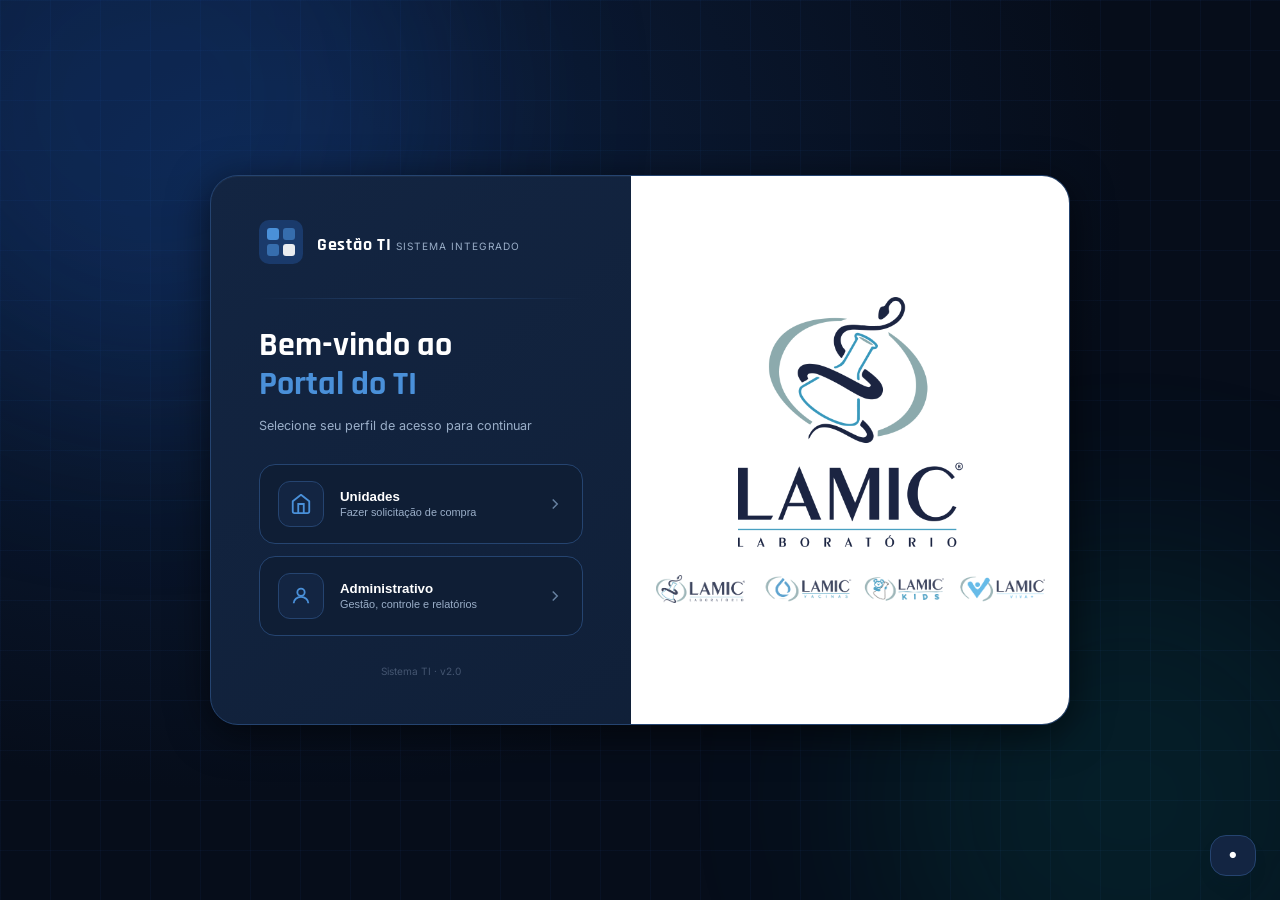
==== index.html @ 32acdc16 "feat(unilamic): integra a base de conhecimento e suas configuracoes na casca O que entrou (so em ind" ====
<!DOCTYPE html>
<html lang="pt-BR">
<head>
  <meta charset="UTF-8" />
  <meta name="viewport" content="width=device-width, initial-scale=1.0" />
  <title>UniLAMIC TI - Gestão de TI</title>
  <link rel="stylesheet" href="style.css" />
  <link href="https://fonts.googleapis.com/css2?family=Inter:wght@300;400;500;600;700;800&family=Rajdhani:wght@500;600;700&display=swap" rel="stylesheet" />
  <script type="module">
    import { initializeApp } from "https://www.gstatic.com/firebasejs/10.12.0/firebase-app.js";
    import { getDatabase, ref, set, push, onValue, update, remove, get, runTransaction }
      from "https://www.gstatic.com/firebasejs/10.12.0/firebase-database.js";
    const firebaseConfig = {
      apiKey: "AIzaSyDH2gCOq5hbKTzaNVgaAZfKs0MvSTI2QkA",
      authDomain: "lamicdadosti.firebaseapp.com",
      databaseURL: "https://lamicdadosti-default-rtdb.firebaseio.com",
      projectId: "lamicdadosti",
      storageBucket: "lamicdadosti.firebasestorage.app",
      messagingSenderId: "533996674439",
      appId: "1:533996674439:web:69f92d42f621bd2ed50722"
    };
    const app = initializeApp(firebaseConfig);
    const db  = getDatabase(app);
    window._db=db; window._ref=ref; window._set=set; window._push=push;
    window._onValue=onValue; window._update=update; window._remove=remove; window._get=get;
    window._runTransaction=runTransaction;
    window._firebaseReady=true;
    document.dispatchEvent(new Event("firebaseReady"));
  </script>
  <script src="https://cdn.jsdelivr.net/npm/chart.js@4.4.0/dist/chart.umd.min.js"></script>
  <script src="https://cdnjs.cloudflare.com/ajax/libs/jspdf/2.5.1/jspdf.umd.min.js"></script>
</head>
<body>


<!-- ══ TELA 1 — HOME ══ -->
<div id="screen-home" class="screen active">
  <div class="home-bg">
    <div class="home-grid"></div>
    <div class="home-glow g1"></div>
    <div class="home-glow g2"></div>
  </div>
  <div class="home-card">
    <!-- METADE ESQUERDA: formulário -->
    <div class="home-card-left">
      <div class="home-brand">
        <div class="brand-mark">
          <svg viewBox="0 0 44 44" fill="none">
            <rect width="44" height="44" rx="10" fill="#1a3a6b"/>
            <rect x="8" y="8" width="12" height="12" rx="3" fill="#4a90d9"/>
            <rect x="24" y="8" width="12" height="12" rx="3" fill="#4a90d9" opacity=".6"/>
            <rect x="8" y="24" width="12" height="12" rx="3" fill="#4a90d9" opacity=".6"/>
            <rect x="24" y="24" width="12" height="12" rx="3" fill="#fff" opacity=".9"/>
          </svg>
        </div>
        <div class="brand-text">
          <span class="brand-name">Gestão TI</span>
          <span class="brand-sub">Sistema Integrado</span>
        </div>
      </div>
      <div class="home-divider"></div>
      <h1 class="home-title">Bem-vindo ao<br/><em>Portal do TI</em></h1>
      <p class="home-desc">Selecione seu perfil de acesso para continuar</p>
      <div class="home-btns">
        <!-- Unidades abrem direto o módulo financeiro, onde vivem a escolha
             de unidade e o formulário de solicitação -->
        <button class="btn-portal units" onclick="window.location.href='financeiro.html'">
          <div class="portal-icon">
            <svg viewBox="0 0 24 24" fill="none"><path d="M3 9l9-7 9 7v11a2 2 0 01-2 2H5a2 2 0 01-2-2z" stroke="currentColor" stroke-width="2" stroke-linejoin="round"/><path d="M9 22V12h6v10" stroke="currentColor" stroke-width="2"/></svg>
          </div>
          <div class="portal-info">
            <span class="portal-title">Unidades</span>
            <span class="portal-desc">Fazer solicitação de compra</span>
          </div>
          <svg class="portal-arrow" viewBox="0 0 24 24" fill="none"><path d="M9 18l6-6-6-6" stroke="currentColor" stroke-width="2"/></svg>
        </button>
        <button class="btn-portal admin" onclick="App.goTo('screen-admin-login')">
          <div class="portal-icon">
            <svg viewBox="0 0 24 24" fill="none"><circle cx="12" cy="8" r="4" stroke="currentColor" stroke-width="2"/><path d="M4 20c0-4 3.6-7 8-7s8 3 8 7" stroke="currentColor" stroke-width="2"/></svg>
          </div>
          <div class="portal-info">
            <span class="portal-title">Administrativo</span>
            <span class="portal-desc">Gestão, controle e relatórios</span>
          </div>
          <svg class="portal-arrow" viewBox="0 0 24 24" fill="none"><path d="M9 18l6-6-6-6" stroke="currentColor" stroke-width="2"/></svg>
        </button>
      </div>
      <div class="home-footer">Sistema TI · v2.0</div>
    </div>
    <!-- METADE DIREITA: logos -->
    <div class="home-card-right">
      <img class="home-logo-main" src="img/LAMIC (VERTICAL).png" alt="LAMIC Laboratório" onerror="this.style.display='none'" />
      <div class="home-logo-strip">
        <img src="img/RÉGUA DE LOGOS.png"    alt="LAMIC" onerror="this.style.display='none'" />
        <img src="assets/logo-lamic-aquamed.png" alt="LAMIC Aquamed" onerror="this.style.display='none'" />
        <img src="assets/logo-lamic-kids.png"   alt="LAMIC Kids" onerror="this.style.display='none'" />
        <img src="assets/logo-lamic-vital.png"  alt="LAMIC Vital" onerror="this.style.display='none'" />
      </div>
    </div>
  </div>
</div>

<!-- ══ TELA 2 — LOGIN ADMINISTRATIVO ══ -->
<div id="screen-admin-login" class="screen">
  <div class="page-topbar">
    <button class="back-btn" onclick="App.goTo('screen-home')">
      <svg viewBox="0 0 24 24" fill="none"><path d="M19 12H5M12 5l-7 7 7 7" stroke="currentColor" stroke-width="2"/></svg>
      Voltar
    </button>
    <div class="page-topbar-title">
      <svg viewBox="0 0 24 24" fill="none"><rect x="3" y="11" width="18" height="11" rx="2" stroke="currentColor" stroke-width="2"/><path d="M7 11V7a5 5 0 0110 0v4" stroke="currentColor" stroke-width="2"/></svg>
      Acesso Administrativo
    </div>
  </div>
  <div class="login-form-wrap">
    <div class="login-card">
      <div class="login-card-header">
        <div class="login-avatar">
          <svg viewBox="0 0 24 24" fill="none"><rect x="3" y="11" width="18" height="11" rx="2" stroke="currentColor" stroke-width="2.5"/><path d="M7 11V7a5 5 0 0110 0v4" stroke="currentColor" stroke-width="2.5"/></svg>
        </div>
        <h3>Painel Administrativo</h3>
        <p>Insira suas credenciais para acessar</p>
      </div>
      <div class="form-group">
        <label class="form-label">Usuário</label>
        <div class="input-icon-wrap">
          <svg viewBox="0 0 24 24" fill="none"><circle cx="12" cy="8" r="4" stroke="currentColor" stroke-width="2"/><path d="M4 20c0-4 3.6-7 8-7s8 3 8 7" stroke="currentColor" stroke-width="2"/></svg>
          <input type="text" id="admin-user" class="input-field with-icon" placeholder="Seu usuário" />
        </div>
      </div>
      <div class="form-group">
        <label class="form-label">Senha</label>
        <div class="input-icon-wrap">
          <svg viewBox="0 0 24 24" fill="none"><rect x="3" y="11" width="18" height="11" rx="2" stroke="currentColor" stroke-width="2"/><path d="M7 11V7a5 5 0 0110 0v4" stroke="currentColor" stroke-width="2"/></svg>
          <input type="password" id="admin-pass" class="input-field with-icon" placeholder="Sua senha" onkeydown="if(event.key==='Enter') App.adminLogin()" />
        </div>
      </div>
      <div id="login-error" class="error-msg hidden">
        <svg viewBox="0 0 24 24" fill="none"><circle cx="12" cy="12" r="10" stroke="currentColor" stroke-width="2"/><path d="M12 8v4M12 16h.01" stroke="currentColor" stroke-width="2"/></svg>
        Usuário ou senha incorretos.
      </div>
      <button class="btn-primary full-width" onclick="App.adminLogin()">
        Entrar
        <svg viewBox="0 0 24 24" fill="none"><path d="M5 12h14M12 5l7 7-7 7" stroke="currentColor" stroke-width="2"/></svg>
      </button>
    </div>
  </div>
</div>

<!-- ══ TELA 3 — PAINEL PRINCIPAL ══ -->
<div id="screen-admin" class="screen">
  <div class="admin-layout">
    <aside class="sidebar" id="main-sidebar">
      <!-- Hambúrguer: fora do brand, sempre visível mesmo colapsado -->
      <div class="sb-hamburger-row">
        <div class="sb-brand-inline">
          <img class="sb-logo-svg" src="img/LAMIC BRANCA.png" alt="LAMIC" onerror="this.style.display='none'" />
        </div>
        <button class="sidebar-hamburger" onclick="App.toggleSidebar()" title="Recolher/expandir menu">
          <svg viewBox="0 0 24 24" fill="none" width="18" height="18"><path d="M3 6h18M3 12h18M3 18h18" stroke="currentColor" stroke-width="2" stroke-linecap="round"/></svg>
        </button>
      </div>
      <!-- sidebar-brand mantido vazio para não quebrar seletores CSS existentes -->
      <div class="sidebar-brand" style="display:none"></div>
      <nav class="sidebar-nav">
        <div class="nav-section-label sb-txt">Home</div>
        <button class="nav-item active" data-tab="tab-unilamic" onclick="App.abrirSecao(this)" data-tip="UniLAMIC TI">
          <svg class="ni-ico" viewBox="0 0 24 24" fill="none"><rect x="2" y="3" width="20" height="14" rx="2" stroke="currentColor" stroke-width="2"/><path d="M8 21h8M12 17v4" stroke="currentColor" stroke-width="2" stroke-linecap="round"/></svg>
          <span class="ni-txt">UniLAMIC TI</span>
          <span class="ni-tip">UniLAMIC TI</span>
        </button>
        <button class="nav-item" data-tab="tab-home-config" onclick="App.abrirSecao(this)" data-tip="Configurações">
          <svg class="ni-ico" viewBox="0 0 24 24" fill="none"><circle cx="12" cy="12" r="3" stroke="currentColor" stroke-width="2"/><path d="M19.4 15a1.65 1.65 0 00.33 1.82l.06.06a2 2 0 010 2.83 2 2 0 01-2.83 0l-.06-.06a1.65 1.65 0 00-1.82-.33 1.65 1.65 0 00-1 1.51V21a2 2 0 01-4 0v-.09A1.65 1.65 0 009 19.4a1.65 1.65 0 00-1.82.33l-.06.06a2 2 0 01-2.83-2.83l.06-.06A1.65 1.65 0 004.68 15a1.65 1.65 0 00-1.51-1H3a2 2 0 010-4h.09A1.65 1.65 0 004.6 9a1.65 1.65 0 00-.33-1.82l-.06-.06a2 2 0 012.83-2.83l.06.06A1.65 1.65 0 009 4.68a1.65 1.65 0 001-1.51V3a2 2 0 014 0v.09a1.65 1.65 0 001 1.51 1.65 1.65 0 001.82-.33l.06-.06a2 2 0 012.83 2.83l-.06.06A1.65 1.65 0 0019.4 9a1.65 1.65 0 001.51 1H21a2 2 0 010 4h-.09a1.65 1.65 0 00-1.51 1z" stroke="currentColor" stroke-width="2"/></svg>
          <span class="ni-txt">Configurações</span>
          <span class="ni-tip">Configurações</span>
        </button>

        <div class="nav-section-label sb-txt">Gestão</div>
        <button class="nav-item" data-tab="tab-financeiro" onclick="App.abrirSecao(this)" data-tip="Financeiro">
          <svg class="ni-ico" viewBox="0 0 24 24" fill="none"><path d="M12 1v22M17 5H9.5a3.5 3.5 0 000 7h5a3.5 3.5 0 010 7H6" stroke="currentColor" stroke-width="2" stroke-linecap="round" stroke-linejoin="round"/></svg>
          <span class="ni-txt">Financeiro</span>
          <span class="nav-badge" id="nav-badge-pending" style="display:none">0</span>
          <span class="ni-tip">Financeiro</span>
        </button>
        <button class="nav-item" data-tab="tab-inventario" onclick="App.abrirSecao(this)" data-tip="Inventário TI">
          <svg class="ni-ico" viewBox="0 0 24 24" fill="none"><path d="M21 16V8a2 2 0 00-1-1.73l-7-4a2 2 0 00-2 0l-7 4A2 2 0 003 8v8a2 2 0 001 1.73l7 4a2 2 0 002 0l7-4A2 2 0 0021 16z" stroke="currentColor" stroke-width="2"/><polyline points="3.27 6.96 12 12.01 20.73 6.96" stroke="currentColor" stroke-width="2"/><line x1="12" y1="22.08" x2="12" y2="12" stroke="currentColor" stroke-width="2"/></svg>
          <span class="ni-txt">Inventário TI</span>
          <span class="ni-tip">Inventário TI</span>
        </button>
        <button class="nav-item" onclick="window.location.href='relatorios.html'" data-tip="Relatórios">
          <svg class="ni-ico" viewBox="0 0 24 24" fill="none"><line x1="18" y1="20" x2="18" y2="10" stroke="currentColor" stroke-width="2" stroke-linecap="round"/><line x1="12" y1="20" x2="12" y2="4" stroke="currentColor" stroke-width="2" stroke-linecap="round"/><line x1="6" y1="20" x2="6" y2="14" stroke="currentColor" stroke-width="2" stroke-linecap="round"/></svg>
          <span class="ni-txt">Relatórios</span>
          <span class="ni-tip">Relatórios</span>
        </button>
        <button class="nav-item" data-tab="tab-gerador-pdf" onclick="App.abrirSecao(this)" data-tip="Gerador de PDFs">
          <svg class="ni-ico" viewBox="0 0 24 24" fill="none"><path d="M14 2H6a2 2 0 00-2 2v16a2 2 0 002 2h12a2 2 0 002-2V8z" stroke="currentColor" stroke-width="2"/><polyline points="14 2 14 8 20 8" stroke="currentColor" stroke-width="2"/><path d="M16 13H8M16 17H8M10 9H8" stroke="currentColor" stroke-width="2"/></svg>
          <span class="ni-txt">Gerador de PDFs</span>
          <span class="ni-tip">Gerador de PDFs</span>
        </button>
      </nav>
      <div class="sidebar-account">
        <div class="sb-user-menu hidden" id="sb-user-menu">
          <button class="sb-user-menu-item danger" onclick="App.adminLogout()">
            <svg viewBox="0 0 24 24" fill="none"><path d="M9 21H5a2 2 0 01-2-2V5a2 2 0 012-2h4M16 17l5-5-5-5M21 12H9" stroke="currentColor" stroke-width="2"/></svg>
            Sair do sistema
          </button>
        </div>
        <div class="sidebar-user" onclick="App.toggleUserMenu(event)" data-tip="Conta">
          <div class="sad-avatar" id="sad-avatar-letter">A</div>
          <div class="sb-user-info">
            <div class="sad-name" id="sad-name-text">Admin</div>
            <div class="sad-role">Administrador</div>
          </div>
          <svg class="sb-user-caret" viewBox="0 0 24 24" fill="none"><path d="M6 15l6-6 6 6" stroke="currentColor" stroke-width="2" stroke-linecap="round" stroke-linejoin="round"/></svg>
          <span class="ni-tip">Conta</span>
        </div>
      </div>
    </aside>

    <main class="admin-main">
      <!-- ===== #tab-unilamic ===== -->
      <div id="tab-unilamic" class="tab-panel">
        <div class="tab-header dash-topbar">
          <div>
            <h2>Home</h2>
          </div>
          <div style="display:flex;gap:8px;align-items:center">
            <div class="idle-chip" id="idle-chip" title="Tempo restante até o logout automático por inatividade">
              <svg viewBox="0 0 24 24" fill="none" width="14" height="14"><circle cx="12" cy="13" r="8" stroke="currentColor" stroke-width="2"/><path d="M12 9v4l2.5 1.5M9 2h6" stroke="currentColor" stroke-width="2" stroke-linecap="round"/></svg>
              <span id="idle-timer">60:00</span>
            </div>
          </div>
        </div>

        <!-- Duas seções: problemas recorrentes e guias de instalação -->
        <div class="kb-secoes">
          <button class="kb-secao active" data-sec="problema" onclick="App.kbSecao('problema',this)">
            <svg viewBox="0 0 24 24" fill="none" stroke="currentColor" stroke-width="2" stroke-linecap="round" stroke-linejoin="round" width="19" height="19"><path d="M10.3 3.6L1.8 18a2 2 0 001.7 3h17a2 2 0 001.7-3L13.7 3.6a2 2 0 00-3.4 0z"/><path d="M12 9v4M12 17h.01"/></svg>
            <span class="kb-secao-txt">Problemas<small>Falhas recorrentes e suas soluções</small></span>
            <span class="kb-secao-n" id="kb-n-problema">0</span>
          </button>
          <button class="kb-secao" data-sec="instalacao" onclick="App.kbSecao('instalacao',this)">
            <svg viewBox="0 0 24 24" fill="none" stroke="currentColor" stroke-width="2" stroke-linecap="round" stroke-linejoin="round" width="19" height="19"><path d="M14.7 6.3a4 4 0 01-5 5L4 17v3h3l5.7-5.7a4 4 0 015-5l2.3-2.3-2-2-2.3 2.3z"/></svg>
            <span class="kb-secao-txt">Instalação<small>Tutoriais de instalação de equipamentos</small></span>
            <span class="kb-secao-n" id="kb-n-instalacao">0</span>
          </button>
        </div>

        <!-- Status geral + atalho de cadastro -->
        <div class="kb-topo">
          <div class="kb-status-box">
            <div class="kb-status-item kb-st-aberto" onclick="App.kbSetStatus('aberto')">
              <div class="kb-status-num" id="kb-num-aberto">0</div>
              <div class="kb-status-lbl">Aberto</div>
              <div class="kb-status-sub">sem solução registrada</div>
            </div>
            <div class="kb-status-sep"></div>
            <div class="kb-status-item kb-st-fechado" onclick="App.kbSetStatus('fechado')">
              <div class="kb-status-num" id="kb-num-fechado">0</div>
              <div class="kb-status-lbl">Fechado</div>
              <div class="kb-status-sub">com solução registrada</div>
            </div>
          </div>
          <button class="kb-add-card" onclick="App.kbNovo()" title="Adicionar WIKI">
            <svg viewBox="0 0 24 24" fill="none" width="34" height="34"><path d="M12 5v14M5 12h14" stroke="currentColor" stroke-width="2.5" stroke-linecap="round"/></svg>
            <span>Adicionar<br>WIKI</span>
          </button>
        </div>

        <!-- Busca + filtros -->
        <div class="kb-toolbar">
          <div class="req-search-wrap kb-busca">
            <svg viewBox="0 0 24 24" fill="none" width="15" height="15"><circle cx="11" cy="11" r="8" stroke="currentColor" stroke-width="2"/><path d="M21 21l-4.35-4.35" stroke="currentColor" stroke-width="2"/></svg>
            <input type="text" id="kb-search" class="req-search-input" placeholder="Buscar por código, nome, grupo..." oninput="App.kbRender()" />
          </div>
          <div class="filter-popover-wrap">
            <button class="btn-filter-toggle" id="kb-btn-filtro" onclick="App.kbToggleFiltro(event)" title="Filtros">
              <svg viewBox="0 0 24 24" fill="none" width="16" height="16"><path d="M22 3H2l8 9.46V19l4 2v-8.54L22 3z" stroke="currentColor" stroke-width="2" stroke-linecap="round" stroke-linejoin="round"/></svg>
              <span class="nav-badge" id="kb-filtro-badge" style="display:none">0</span>
            </button>
            <div class="filter-popover" id="kb-filtro-popover">
              <div class="filter-popover-row">
                <label class="form-label">Status</label>
                <select id="kb-filter-status" class="filter-select" onchange="App.kbRender()">
                  <option value="">Todos</option>
                  <option value="aberto">Aberto</option>
                  <option value="fechado">Fechado</option>
                </select>
              </div>
              <div class="filter-popover-row">
                <label class="form-label">Prioridade</label>
                <select id="kb-filter-grav" class="filter-select" onchange="App.kbRender()">
                  <option value="">Todas</option>
                  <option value="simples">Simples</option>
                  <option value="medio">Médio</option>
                  <option value="grave">Grave</option>
                  <option value="critico">Crítico</option>
                </select>
              </div>
              <div class="filter-popover-row">
                <label class="form-label">Grupo</label>
                <select id="kb-filter-grupo" class="filter-select" onchange="App.kbRender()">
                  <option value="">Todos</option>
                </select>
              </div>
              <div class="filter-popover-row">
                <label class="form-label">Subgrupo</label>
                <select id="kb-filter-sub" class="filter-select" onchange="App.kbRender()">
                  <option value="">Todos</option>
                </select>
              </div>
              <div class="filter-popover-row">
                <button class="btn-ghost" style="width:100%" onclick="App.kbLimparFiltros()">Limpar filtros</button>
              </div>
            </div>
          </div>
        </div>

        <div class="kb-table-wrap">
          <table class="kb-table">
            <thead>
              <tr>
                <th style="width:96px">ID</th>
                <th id="kb-th-nome">Nome do problema</th>
                <th style="width:110px">Prioridade</th>
                <th style="width:150px">Grupo</th>
                <th style="width:150px">Subgrupo</th>
                <th style="width:110px">Status</th>
                <th style="width:88px;text-align:right">Ações</th>
              </tr>
            </thead>
            <tbody id="kb-tbody"></tbody>
          </table>
        </div>
      </div>

<!-- ===== #tab-kb-detalhe ===== -->
      <div id="tab-kb-detalhe" class="tab-panel">
        <div class="kbd-layout">
          <!-- Coluna lateral -->
          <aside class="kbd-side">
            <div class="kbd-side-top">
              <div class="kbd-side-head">
                <button class="kbd-voltar" onclick="App.kbdVoltar()" title="Voltar (ESC)">
                  <svg viewBox="0 0 24 24" fill="none" width="17" height="17"><path d="M19 12H5M12 19l-7-7 7-7" stroke="currentColor" stroke-width="2" stroke-linecap="round" stroke-linejoin="round"/></svg>
                </button>
                <button class="btn-ico" id="kbd-btn-editar" title="Editar dados do problema">
                  <svg viewBox="0 0 24 24" fill="none" stroke="currentColor" stroke-width="2" stroke-linecap="round" stroke-linejoin="round" width="15" height="15"><path d="M12 20h9M16.5 3.5a2.1 2.1 0 013 3L7 19l-4 1 1-4z"/></svg>
                </button>
              </div>
              <div class="kbd-user">
                <div class="kbd-avatar" id="kbd-avatar">A</div>
                <div>
                  <div class="kbd-user-nome" id="kbd-user-nome">—</div>
                  <div class="kbd-user-cargo" id="kbd-user-cargo">Administrador</div>
                </div>
              </div>
              <div class="kbd-badges" id="kbd-badges"></div>
            </div>
            <div class="kbd-side-bottom" id="kbd-side-bottom"></div>
          </aside>

          <!-- Área principal -->
          <section class="kbd-main">
            <div class="kbd-topbar">
              <div class="kbd-tabs">
                <button class="kbd-tab active" data-aba="info"  onclick="App.kbdAba('info',this)">Informação <span class="kbd-badge" id="kbd-b-info">0</span></button>
                <button class="kbd-tab" data-aba="resol" onclick="App.kbdAba('resol',this)">Resolução <span class="kbd-badge" id="kbd-b-resol">0</span></button>
                <button class="kbd-tab" data-aba="coment" onclick="App.kbdAba('coment',this)">Comentários <span class="kbd-badge" id="kbd-b-coment">0</span></button>
                <button class="kbd-tab" data-aba="links" onclick="App.kbdAba('links',this)">Links <span class="kbd-badge" id="kbd-b-links">0</span></button>
              </div>
            </div>
            <div class="kbd-conteudo" id="kbd-conteudo"></div>
          </section>

        </div>
      </div>

<!-- ===== #tab-perfil ===== -->
      <div id="tab-perfil" class="tab-panel">
        <div class="tab-header dash-topbar">
          <div style="display:flex;align-items:center;gap:12px">
            <button class="kbd-voltar" onclick="App.perfilVoltar()" title="Voltar">
              <svg viewBox="0 0 24 24" fill="none" width="17" height="17"><path d="M19 12H5M12 19l-7-7 7-7" stroke="currentColor" stroke-width="2" stroke-linecap="round" stroke-linejoin="round"/></svg>
            </button>
            <h2 id="perfil-titulo">Perfil</h2>
          </div>
        </div>
        <div class="perfil-layout">
          <aside class="perfil-side">
            <div class="perfil-card">
              <div class="perfil-avatar" id="perfil-avatar">A</div>
              <div class="perfil-nome" id="perfil-nome">—</div>
              <div class="perfil-user" id="perfil-user">@—</div>
              <div class="perfil-stats" id="perfil-stats"></div>
            </div>
            <nav class="perfil-nav">
              <button class="perfil-nav-item active" data-aba="sobre" onclick="App.perfilAba('sobre',this)">
                <svg viewBox="0 0 24 24" fill="none" stroke="currentColor" stroke-width="2" stroke-linecap="round" stroke-linejoin="round" width="16" height="16"><rect x="2" y="4" width="20" height="16" rx="2"/><circle cx="8" cy="10" r="2"/><path d="M14 9h4M14 13h4M5 16c.8-1.5 2-2 3-2s2.2.5 3 2"/></svg>
                Sobre
              </button>
              <button class="perfil-nav-item" data-aba="contrib" onclick="App.perfilAba('contrib',this)">
                <svg viewBox="0 0 24 24" fill="none" stroke="currentColor" stroke-width="2" stroke-linecap="round" stroke-linejoin="round" width="16" height="16"><rect x="8" y="2" width="13" height="17" rx="2"/><path d="M16 22H5a2 2 0 01-2-2V6"/></svg>
                Contribuições
              </button>
              <button class="perfil-nav-item" data-aba="ativ" onclick="App.perfilAba('ativ',this)">
                <svg viewBox="0 0 24 24" fill="none" stroke="currentColor" stroke-width="2" stroke-linecap="round" stroke-linejoin="round" width="16" height="16"><path d="M8 6h13M8 12h13M8 18h13M3 6h.01M3 12h.01M3 18h.01"/></svg>
                Atividade
              </button>
            </nav>
          </aside>
          <section class="perfil-main" id="perfil-conteudo"></section>
        </div>
      </div>

<!-- ===== #tab-home-config ===== -->
      <div id="tab-home-config" class="tab-panel">
        <div class="tab-header dash-topbar">
          <div>
            <h2>Configurações</h2>
          </div>
        </div>

        <div class="settings-grid">
          <!-- Grupos da base de problemas -->
          <div class="settings-card">
            <div class="settings-card-header">
              <div class="settings-card-icon" style="background:#e8f0fe;color:#1d4ed8">
                <svg viewBox="0 0 24 24" fill="none"><path d="M22 19a2 2 0 01-2 2H4a2 2 0 01-2-2V5a2 2 0 012-2h5l2 3h9a2 2 0 012 2z" stroke="currentColor" stroke-width="2"/></svg>
              </div>
              <div><h3>Grupos da Home</h3><p>Categorias usadas nos problemas</p></div>
            </div>
            <p class="config-tools-desc">Cadastre aqui os grupos. Clique num grupo para ver e editar os subgrupos dele.</p>
            <div class="settings-list-box"><div id="hc-list-grupos" class="settings-list"></div></div>
            <div class="add-row" style="display:flex;gap:8px;margin-top:10px">
              <input type="text" id="hc-novo-grupo" class="input-field" placeholder="Ex: Impressoras" style="flex:1"
                     onkeydown="if(event.key==='Enter') App.hcAddGrupo()">
              <button class="btn-add" onclick="App.hcAddGrupo()">
                <svg viewBox="0 0 24 24" fill="none"><path d="M12 5v14M5 12h14" stroke="currentColor" stroke-width="2"/></svg>
                Adicionar
              </button>
            </div>
          </div>

          <!-- Subgrupos da base de problemas -->
          <div class="settings-card">
            <div class="settings-card-header">
              <div class="settings-card-icon" style="background:#dcfce7;color:#059669">
                <svg viewBox="0 0 24 24" fill="none"><path d="M3 7h18M3 12h18M3 17h12" stroke="currentColor" stroke-width="2" stroke-linecap="round"/></svg>
              </div>
              <div><h3>Subgrupos da Home</h3><p id="hc-sub-hint">Marca/modelo dentro de cada grupo</p></div>
            </div>
            <p class="config-tools-desc" id="hc-sub-desc">Selecione um grupo ao lado para gerenciar os subgrupos dele.</p>
            <div class="settings-list-box"><div id="hc-list-subs" class="settings-list"></div></div>
            <div class="add-row" id="hc-add-sub-row" style="display:none;gap:8px;margin-top:10px">
              <input type="text" id="hc-novo-sub" class="input-field" placeholder="Ex: Epson L3250" style="flex:1"
                     onkeydown="if(event.key==='Enter') App.hcAddSub()">
              <button class="btn-add" onclick="App.hcAddSub()">
                <svg viewBox="0 0 24 24" fill="none"><path d="M12 5v14M5 12h14" stroke="currentColor" stroke-width="2"/></svg>
                Adicionar
              </button>
            </div>
          </div>
        </div>

        <!-- Administradores -->
        <div class="settings-card admin-section-card" style="margin-top:18px">
          <div class="settings-card-header">
            <div class="settings-card-icon green">
              <svg viewBox="0 0 24 24" fill="none"><path d="M17 21v-2a4 4 0 00-4-4H5a4 4 0 00-4 4v2" stroke="currentColor" stroke-width="2"/><circle cx="9" cy="7" r="4" stroke="currentColor" stroke-width="2"/><path d="M23 21v-2a4 4 0 00-3-3.87M16 3.13a4 4 0 010 7.75" stroke="currentColor" stroke-width="2"/></svg>
            </div>
            <div><h3>Administradores do Sistema</h3><p>Usuários com acesso administrativo</p></div>
          </div>
          <div id="admin-cards-grid-home" class="admin-cards-grid admin-cards-fixed"></div>
          <div class="add-admin-bar" style="justify-content:flex-end">
            <button class="btn-primary" onclick="App.abrirNovoUsuario()">
              <svg viewBox="0 0 24 24" fill="none" style="width:15px;margin-right:5px"><path d="M16 21v-2a4 4 0 00-4-4H6a4 4 0 00-4 4v2" stroke="currentColor" stroke-width="2" stroke-linecap="round"/><circle cx="9" cy="7" r="4" stroke="currentColor" stroke-width="2"/><path d="M19 8v6M22 11h-6" stroke="currentColor" stroke-width="2" stroke-linecap="round"/></svg>
              Cadastrar novo usuário
            </button>
          </div>
        </div>
      </div>

      <!-- Modulos carregados em iframe -->
      <div id="tab-financeiro" class="tab-panel">
        <iframe src="financeiro.html" class="iframe-container" id="if-financeiro"></iframe>
      </div>
      <div id="tab-inventario" class="tab-panel">
        <iframe src="inventario.html" class="iframe-container" id="if-inventario"></iframe>
      </div>
      <div id="tab-gerador-pdf" class="tab-panel">
        <iframe src="Geradorpdf.html" class="iframe-container" id="if-gerador"></iframe>
      </div>
    </main>
  </div>
</div>

<!-- ===== #kb-form-modal ===== -->
<div id="kb-form-modal" class="modal-overlay hidden">
  <div class="modal-card" style="max-width:640px">
    <div class="modal-header">
      <h3 id="kb-form-title">Adicionar WIKI</h3>
      <button class="modal-close" onclick="App.kbFecharForm()">X</button>
    </div>
    <div class="modal-body" style="max-height:74vh;overflow-y:auto">
      <input type="hidden" id="kb-id">
      <div class="form-group">
        <label class="form-label">Seção *</label>
        <div class="kb-grav-pick" id="kb-tipo-pick">
          <button type="button" class="kb-chip kb-tipo-chip active" data-t="problema"   onclick="App.kbPickTipo('problema')">Problema</button>
          <button type="button" class="kb-chip kb-tipo-chip"        data-t="instalacao" onclick="App.kbPickTipo('instalacao')">Instalação</button>
        </div>
        <input type="hidden" id="kb-tipo" value="problema">
      </div>
      <div class="form-group" style="margin-top:14px">
        <label class="form-label" id="kb-lbl-titulo">Nome do problema *</label>
        <input type="text" id="kb-titulo" class="input-field" placeholder="Ex: Spooler de impressao travado" oninput="this.value=this.value.toUpperCase()">
      </div>
      <div class="form-row-2" style="margin-top:12px">
        <div class="form-group">
          <label class="form-label">Grupo *</label>
          <select id="kb-grupo" class="input-field select-styled" onchange="App.kbSyncSubList()">
            <option value="">- Selecione -</option>
          </select>
        </div>
        <div class="form-group">
          <label class="form-label">Subgrupo</label>
          <select id="kb-subgrupo" class="input-field select-styled">
            <option value="">- Selecione -</option>
          </select>
        </div>
      </div>
      <div class="form-group" style="margin-top:14px">
        <label class="form-label">Prioridade *</label>
        <div class="kb-grav-pick" id="kb-grav-pick">
          <button type="button" class="kb-chip kb-g-simples" data-g="simples" onclick="App.kbPickGravidade('simples')">Simples</button>
          <button type="button" class="kb-chip kb-g-medio"   data-g="medio"   onclick="App.kbPickGravidade('medio')">Medio</button>
          <button type="button" class="kb-chip kb-g-grave"   data-g="grave"   onclick="App.kbPickGravidade('grave')">Grave</button>
          <button type="button" class="kb-chip kb-g-critico" data-g="critico" onclick="App.kbPickGravidade('critico')">Critico</button>
        </div>
        <input type="hidden" id="kb-gravidade" value="simples">
      </div>
      <div class="form-group" style="margin-top:14px">
        <label class="form-label">Status</label>
        <select id="kb-status" class="input-field select-styled">
          <option value="aberto">Aberto</option>
          <option value="fechado">Fechado</option>
        </select>
      </div>
      <div class="form-group" style="margin-top:14px">
        <label class="form-label">Introdução</label>
        <div id="kb-intro-wrap"></div>
      </div>
      <div class="form-group" style="margin-top:14px">
        <label class="form-label">Imagem</label>
        <div class="kb-img-row">
          <input type="text" id="kb-link" class="input-field" placeholder="Cole o link da imagem (ou envie um arquivo)" oninput="App.kbPreviewImg()">
          <button type="button" class="btn-ghost" onclick="document.getElementById('kb-file').click()">Enviar foto</button>
          <input type="file" id="kb-file" accept="image/*" style="display:none" onchange="App.kbiUpload(this,'wiki')">
        </div>
        <div id="kb-preview" class="kb-img-prev"></div>
      </div>
    </div>
    <div class="modal-footer">
      <button class="btn-delete" id="kb-btn-excluir" onclick="App.kbExcluir()" style="display:none">Excluir</button>
      <button class="btn-ghost" onclick="App.kbFecharForm()">Cancelar</button>
      <button class="btn-primary" onclick="App.kbSalvar()">Salvar</button>
    </div>
  </div>
</div>


<!-- ===== #usr-modal ===== -->
<div id="usr-modal" class="modal-overlay hidden">
  <div class="modal-card" style="max-width:620px">
    <div class="modal-header">
      <h3 id="usr-modal-title">Cadastrar novo usuário</h3>
      <button class="modal-close" onclick="document.getElementById('usr-modal').classList.add('hidden')">
        <svg viewBox="0 0 24 24" fill="none" width="16" height="16"><path d="M18 6L6 18M6 6l12 12" stroke="currentColor" stroke-width="2" stroke-linecap="round"/></svg>
      </button>
    </div>
    <div class="modal-body" style="max-height:72vh;overflow-y:auto">
      <input type="hidden" id="usr-edit-login">
      <div class="form-group">
        <label class="form-label">Nome completo *</label>
        <input type="text" id="usr-nome" class="input-field" placeholder="Ex: Felipe Souza">
      </div>
      <div class="form-row-2" style="margin-top:12px">
        <div class="form-group">
          <label class="form-label">Telefone</label>
          <input type="text" id="usr-tel" class="input-field" placeholder="(xx) x xxxx-xxxx" maxlength="16" oninput="App.mascaraTel(this)">
        </div>
        <div class="form-group">
          <label class="form-label">E-mail</label>
          <input type="text" id="usr-email" class="input-field" placeholder="nome@empresa.com">
        </div>
      </div>
      <div class="form-row-2" style="margin-top:12px">
        <div class="form-group">
          <label class="form-label">Usuário (login) *</label>
          <input type="text" id="usr-login" class="input-field" placeholder="felipe">
        </div>
        <div class="form-group">
          <label class="form-label">Senha *</label>
          <div class="campo-senha">
            <input type="password" id="usr-pass" class="input-field" placeholder="Senha de acesso">
            <button type="button" class="btn-olho" id="usr-pass-olho" onclick="App.verSenha('usr-pass', this)" title="Mostrar senha">
              <svg viewBox="0 0 24 24" fill="none" stroke="currentColor" stroke-width="2" stroke-linecap="round" stroke-linejoin="round" width="17" height="17"><path d="M1 12s4-8 11-8 11 8 11 8-4 8-11 8S1 12 1 12z"/><circle cx="12" cy="12" r="3"/></svg>
            </button>
          </div>
        </div>
      </div>
      <div class="form-group" style="margin-top:12px">
        <label class="form-label">Sobre</label>
        <textarea id="usr-sobre" class="input-field" rows="3" placeholder="Cargo, área, o que essa pessoa faz..."></textarea>
      </div>
    </div>
    <div class="modal-footer" style="justify-content:space-between">
      <button class="btn-ghost" onclick="document.getElementById('usr-modal').classList.add('hidden')">Cancelar</button>
      <button class="btn-delete" id="usr-btn-excluir" onclick="App.excluirUsuario()" style="display:none">Excluir usuário</button>
      <button class="btn-primary" onclick="App.salvarUsuario()">Salvar</button>
    </div>
  </div>
</div>

<!-- ===== #kbd-bloco-modal ===== -->
<div id="kbd-bloco-modal" class="modal-overlay hidden">
  <div class="modal-card" style="max-width:860px">
    <div class="modal-header">
      <h3 id="kbd-bloco-title">Novo bloco</h3>
      <button class="modal-close" onclick="document.getElementById('kbd-bloco-modal').classList.add('hidden')">
        <svg viewBox="0 0 24 24" fill="none" width="16" height="16"><path d="M18 6L6 18M6 6l12 12" stroke="currentColor" stroke-width="2" stroke-linecap="round"/></svg>
      </button>
    </div>
    <div class="modal-body" style="max-height:74vh;overflow-y:auto">
      <div class="form-group" style="margin-bottom:12px">
        <label class="form-label">Título do passo (opcional)</label>
        <input type="text" id="kbd-bloco-titulo" class="input-field" placeholder="Ex: Remover a tampa">
      </div>
      <p style="font-size:.78rem;color:var(--ink-500);margin:0 0 14px">
        Cada item vira uma imagem na galeria com a explicação ao lado.
      </p>
      <div id="kbd-itens"></div>
      <button type="button" class="kbd-add-bloco" style="margin-top:6px" onclick="App.kbdAddItem()">+ Adicionar item (imagem + texto)</button>
      <input type="file" id="kbd-bloco-file" accept="image/*" style="display:none" onchange="App.kbdUploadImg(this)">
    </div>
    <div class="modal-footer">
      <button class="btn-ghost" onclick="document.getElementById('kbd-bloco-modal').classList.add('hidden')">Cancelar</button>
      <button class="btn-primary" onclick="App.kbdSalvarBloco()">Salvar bloco</button>
    </div>
  </div>
</div>

<!-- ===== #kbd-link-modal ===== -->
<div id="kbd-link-modal" class="modal-overlay hidden">
  <div class="modal-card" style="max-width:560px">
    <div class="modal-header">
      <h3 id="kbd-link-title">Novo link</h3>
      <button class="modal-close" onclick="document.getElementById('kbd-link-modal').classList.add('hidden')">X</button>
    </div>
    <div class="modal-body">
      <div class="form-group">
        <label class="form-label">Titulo *</label>
        <input type="text" id="kbd-link-titulo" class="input-field" placeholder="Ex: Manual da Epson L3250">
      </div>
      <div class="form-group" style="margin-top:12px">
        <label class="form-label">Descricao</label>
        <textarea id="kbd-link-desc" class="input-field" rows="2" placeholder="Para que serve"></textarea>
      </div>
      <div class="form-group" style="margin-top:12px">
        <label class="form-label">URL *</label>
        <input type="text" id="kbd-link-url" class="input-field" placeholder="https://...">
      </div>
      <div class="form-group" style="margin-top:12px">
        <label class="form-label">Tipo</label>
        <select id="kbd-link-tipo" class="input-field select-styled">
          <option value="Tutorial">Tutorial</option>
          <option value="Download">Download</option>
          <option value="Documentacao">Documentacao</option>
          <option value="Video">Video</option>
          <option value="Outro">Outro</option>
        </select>
      </div>
    </div>
    <div class="modal-footer">
      <button class="btn-ghost" onclick="document.getElementById('kbd-link-modal').classList.add('hidden')">Cancelar</button>
      <button class="btn-primary" onclick="App.kbdSalvarLink()">Salvar link</button>
    </div>
  </div>
</div>

<!-- ===== #kbi-modal ===== -->
<div id="kbi-modal" class="modal-overlay hidden">
  <div class="modal-card" style="max-width:760px">
    <div class="modal-header">
      <h3 id="kbi-modal-title">Informação</h3>
      <button class="modal-close" onclick="document.getElementById('kbi-modal').classList.add('hidden')">
        <svg viewBox="0 0 24 24" fill="none" width="16" height="16"><path d="M18 6L6 18M6 6l12 12" stroke="currentColor" stroke-width="2" stroke-linecap="round"/></svg>
      </button>
    </div>
    <div class="modal-body" style="max-height:74vh;overflow-y:auto">
      <div class="form-group">
        <label class="form-label" id="kbi-lbl-titulo">Título</label>
        <input type="text" id="kbi-campo-titulo" class="input-field" placeholder="Ex: Especificações">
      </div>
      <div class="form-group" id="kbi-img-row" style="margin-top:12px">
        <label class="form-label">Imagem</label>
        <input type="text" id="kbi-link" class="input-field" placeholder="Link (Drive ou .jpg/.png)" oninput="App.kbiPreview()">
        <div style="display:flex;gap:8px;align-items:center;margin-top:8px">
          <button type="button" class="btn-secondary" onclick="document.getElementById('kbi-file').click()">Enviar arquivo</button>
          <span style="font-size:.76rem;color:var(--ink-500)">Comprime automaticamente antes de salvar.</span>
        </div>
        <input type="file" id="kbi-file" accept="image/*" style="display:none" onchange="App.kbiUpload(this,'info')">
        <div id="kbi-preview" class="kbd-pv"></div>
      </div>
      <div class="form-group" style="margin-top:12px">
        <label class="form-label">Texto</label>
        <div id="kbi-editor-wrap"></div>
      </div>
    </div>
    <div class="modal-footer">
      <button class="btn-ghost" onclick="document.getElementById('kbi-modal').classList.add('hidden')">Cancelar</button>
      <button class="btn-primary" onclick="App.kbdSalvarInfo()">Salvar</button>
    </div>
  </div>
</div>

<!-- ===== #kbf-modal ===== -->
<div id="kbf-modal" class="modal-overlay hidden">
  <div class="modal-card" style="max-width:520px">
    <div class="modal-header">
      <h3 id="kbf-modal-title">Nova ferramenta</h3>
      <button class="modal-close" onclick="document.getElementById('kbf-modal').classList.add('hidden')">
        <svg viewBox="0 0 24 24" fill="none" width="16" height="16"><path d="M18 6L6 18M6 6l12 12" stroke="currentColor" stroke-width="2" stroke-linecap="round"/></svg>
      </button>
    </div>
    <div class="modal-body">
      <div class="form-group">
        <label class="form-label">Nome da ferramenta *</label>
        <input type="text" id="kbf-nome" class="input-field" placeholder="Ex: Kit de chaves de precisão">
      </div>
      <div class="form-group" style="margin-top:12px">
        <label class="form-label">Link (opcional)</label>
        <input type="text" id="kbf-url" class="input-field" placeholder="https://... (botão Visualizar)">
      </div>
      <div class="form-group" style="margin-top:12px">
        <label class="form-label">Foto da ferramenta</label>
        <input type="text" id="kbf-link" class="input-field" placeholder="Link da imagem (Drive ou .jpg/.png)" oninput="App.kbfPreview()">
        <div style="display:flex;gap:8px;align-items:center;margin-top:8px">
          <button type="button" class="btn-secondary" onclick="document.getElementById('kbf-file').click()">Enviar arquivo</button>
        </div>
        <input type="file" id="kbf-file" accept="image/*" style="display:none" onchange="App.kbiUpload(this,'ferr')">
        <div id="kbf-preview" class="kbd-pv"></div>
      </div>
    </div>
    <div class="modal-footer">
      <button class="btn-ghost" onclick="document.getElementById('kbf-modal').classList.add('hidden')">Cancelar</button>
      <button class="btn-primary" onclick="App.kbdSalvarFerramenta()">Salvar</button>
    </div>
  </div>
</div>

<!-- ===== #kbg-modal ===== -->
<div id="kbg-modal" class="modal-overlay hidden">
  <div class="modal-card" style="max-width:720px">
    <div class="modal-header">
      <h3 id="kbg-modal-title">Novo guia</h3>
      <button class="modal-close" onclick="document.getElementById('kbg-modal').classList.add('hidden')">
        <svg viewBox="0 0 24 24" fill="none" width="16" height="16"><path d="M18 6L6 18M6 6l12 12" stroke="currentColor" stroke-width="2" stroke-linecap="round"/></svg>
      </button>
    </div>
    <div class="modal-body" style="max-height:74vh;overflow-y:auto">
      <div class="form-row-2">
        <div class="form-group">
          <label class="form-label">Nome do guia *</label>
          <input type="text" id="kbg-nome" class="input-field" placeholder="Ex: Trocar o cartucho">
        </div>
        <div class="form-group">
          <label class="form-label">Tempo médio</label>
          <div style="display:flex;gap:8px">
            <input type="text" id="kbg-tempo" class="input-field" placeholder="Ex: 10 - 15" style="flex:1;min-width:0">
            <select id="kbg-tempo-un" class="input-field select-styled" style="max-width:120px">
              <option value="minutos">minutos</option>
              <option value="horas">horas</option>
              <option value="dias">dias</option>
            </select>
          </div>
        </div>
      </div>
      <div class="form-group" style="margin-top:12px">
        <label class="form-label">Foto do guia</label>
        <input type="text" id="kbg-link" class="input-field" placeholder="Link (Drive ou .jpg/.png)" oninput="App.kbgPreview()">
        <div style="display:flex;gap:8px;align-items:center;margin-top:8px">
          <button type="button" class="btn-secondary" onclick="document.getElementById('kbg-file').click()">Enviar arquivo</button>
        </div>
        <input type="file" id="kbg-file" accept="image/*" style="display:none" onchange="App.kbiUpload(this,'guia')">
        <div id="kbg-preview" class="kbd-pv"></div>
      </div>
      <div class="form-group" style="margin-top:12px">
        <label class="form-label">Introdução</label>
        <div id="kbg-editor-wrap"></div>
      </div>
    </div>
    <div class="modal-footer" style="justify-content:space-between">
      <button class="btn-ghost" onclick="document.getElementById('kbg-modal').classList.add('hidden')">Cancelar</button>
      <button class="btn-delete" id="kbg-btn-excluir" onclick="App.kbdExcluirGuiaAtual()" style="display:none">Excluir guia</button>
      <button class="btn-primary" onclick="App.kbdSalvarGuia()">Salvar guia</button>
    </div>
  </div>
</div>

<!-- ===== #kbgm-modal ===== -->
<div id="kbgm-modal" class="modal-overlay hidden">
  <div class="modal-card" style="max-width:620px">
    <div class="modal-header">
      <h3>Gerenciar guias</h3>
      <button class="modal-close" onclick="document.getElementById('kbgm-modal').classList.add('hidden')">
        <svg viewBox="0 0 24 24" fill="none" width="16" height="16"><path d="M18 6L6 18M6 6l12 12" stroke="currentColor" stroke-width="2" stroke-linecap="round"/></svg>
      </button>
    </div>
    <div class="modal-body" style="max-height:66vh;overflow-y:auto">
      <p style="font-size:.8rem;color:var(--ink-500);margin-bottom:12px">
        Cada guia é um caminho de solução do problema.
      </p>
      <div id="kbgm-lista"></div>
    </div>
    <div class="modal-footer" style="justify-content:space-between">
      <button class="btn-ghost" onclick="document.getElementById('kbgm-modal').classList.add('hidden')">Fechar</button>
      <button class="btn-primary" onclick="App.kbdNovoGuia(true)">+ Novo guia</button>
    </div>
  </div>
</div>

<!-- ===== #kbd-zoom ===== -->
<div id="kbd-zoom" class="kbd-zoom hidden" onclick="App.kbdFecharZoom(event)">
  <div class="kbd-zoom-bar">
    <button class="kbd-zoom-btn" onclick="event.stopPropagation();App.kbdZoom(-0.25)" title="Diminuir">
      <svg viewBox="0 0 24 24" fill="none" width="18" height="18"><path d="M5 12h14" stroke="currentColor" stroke-width="2" stroke-linecap="round"/></svg>
    </button>
    <span class="kbd-zoom-pct" id="kbd-zoom-pct">100%</span>
    <button class="kbd-zoom-btn" onclick="event.stopPropagation();App.kbdZoom(0.25)" title="Aumentar">
      <svg viewBox="0 0 24 24" fill="none" width="18" height="18"><path d="M12 5v14M5 12h14" stroke="currentColor" stroke-width="2" stroke-linecap="round"/></svg>
    </button>
    <button class="kbd-zoom-btn" onclick="event.stopPropagation();App.kbdZoomReset()" title="Tamanho original">
      <svg viewBox="0 0 24 24" fill="none" width="18" height="18"><path d="M3 12a9 9 0 1 0 3-6.7M3 4v5h5" stroke="currentColor" stroke-width="2" stroke-linecap="round" stroke-linejoin="round"/></svg>
    </button>
    <button class="kbd-zoom-btn" onclick="App.kbdFecharZoom()" title="Fechar">
      <svg viewBox="0 0 24 24" fill="none" width="18" height="18"><path d="M18 6L6 18M6 6l12 12" stroke="currentColor" stroke-width="2" stroke-linecap="round"/></svg>
    </button>
  </div>
  <img id="kbd-zoom-img" src="" alt="">
</div>

<div id="toast" class="toast"></div>
<script src="script.js"></script>
</body>
</html>
---- style.css ----
/* ══════════════════════════════════════════════════════════
   UniLAMIC TI — casca do sistema
   O visual base (variáveis, tipografia, botões, telas de login,
   sidebar) vem do finan_style.css, que é o design system do
   projeto. Aqui ficam só os ajustes desta casca.
   ══════════════════════════════════════════════════════════ */
@import url('finan_style.css');

/* ── Módulos em iframe ocupam a área toda, sem borda ── */
.iframe-container {
  width: 100%;
  height: 100vh;
  border: none;
  display: block;
}

/* O painel de um módulo não tem o respiro dos painéis comuns:
   quem cuida do espaçamento é a página de dentro. */
#tab-financeiro, #tab-inventario, #tab-gerador-pdf {
  padding: 0;
  overflow: hidden;
}

/* Módulo aberto = tela cheia. Vale só para a aba ATIVA, senão um
   painel escondido fica fixo por cima dos outros. */
.admin-layout.hide-master-sidebar #tab-financeiro.active,
.admin-layout.hide-master-sidebar #tab-inventario.active,
.admin-layout.hide-master-sidebar #tab-gerador-pdf.active {
  display: block;
  position: fixed;
  inset: 0;
  width: 100vw;
  height: 100vh;
  z-index: 9999;
}
/* Painel não-ativo nunca aparece, mesmo com as regras acima */
.admin-layout.hide-master-sidebar .tab-panel:not(.active) { display: none !important; }

/* ── Menu da conta: o item de voltar não é destrutivo ── */
.sb-user-menu-item:not(.danger):hover {
  background: var(--surf-2);
  color: var(--blue-500);
}

/* ── UniLAMIC TI ── */
#unilamic-ti-conteudo {
  padding: 4px 0 40px;
}

/* MODULO HOME (Wiki) + CONFIGURACOES DA HOME - CSS
   Cole no fim do style.css do repositorio. */
#screen-home.active { display: flex; align-items: center; justify-content: center; }
.logs-nav-mid { display: flex; align-items: center; gap: 10px; flex-wrap: wrap; justify-content: center; }
.logs-nav-cal { border: 1px solid var(--surf-border); border-radius: 8px; padding: 6px 10px; font-size: .82rem; color: var(--ink-700, #1a3a6b); cursor: pointer; background: #fff; }
.logs-modo-toggle { display: inline-flex; border: 1px solid var(--surf-border); border-radius: 999px; overflow: hidden; }
.logs-modo-toggle button { border: none; background: #fff; color: var(--ink-500, #445570); padding: 6px 14px; font-size: .78rem; font-weight: 700; cursor: pointer; transition: all .15s var(--ease); }
.logs-modo-toggle button.active { background: var(--blue-500); color: #fff; }
#tab-inventario.active {
  display: block !important;
}
.kb-stats{display:grid;grid-template-columns:repeat(4,1fr);gap:12px;margin-bottom:16px;}
.kb-stat{border:1px solid var(--surf-border);border-radius:var(--r-md);padding:12px 14px;background:var(--surf-0);
  border-left-width:4px;cursor:pointer;transition:all .15s var(--ease);}
.kb-stat:hover{transform:translateY(-2px);box-shadow:var(--shadow-sm);}
.kb-stat-num{font-size:1.5rem;font-weight:800;color:var(--ink-900);line-height:1.1;}
.kb-stat-lbl{font-size:.76rem;font-weight:700;text-transform:uppercase;letter-spacing:.04em;color:var(--ink-500);margin-top:2px;}
.kb-toolbar{display:flex;gap:10px;flex-wrap:wrap;align-items:center;margin-bottom:10px;}
.kb-chips{display:flex;gap:7px;flex-wrap:wrap;margin-bottom:16px;}
.kb-chip{border:1.5px solid var(--surf-border);background:#fff;color:var(--ink-500);
  border-radius:999px;padding:5px 14px;font-size:.79rem;font-weight:700;cursor:pointer;transition:all .15s var(--ease);}
.kb-chip:hover{transform:translateY(-1px);}
.kb-chip.active{background:var(--ink-900);border-color:var(--ink-900);color:#fff;}
.kb-chip.kb-g-simples.active{background:var(--kb-simples);border-color:var(--kb-simples);}
.kb-chip.kb-g-medio.active  {background:var(--kb-medio);border-color:var(--kb-medio);}
.kb-chip.kb-g-grave.active  {background:var(--kb-grave);border-color:var(--kb-grave);}
.kb-chip.kb-g-critico.active{background:var(--kb-critico);border-color:var(--kb-critico);}
.kb-grid{display:grid;grid-template-columns:repeat(auto-fill,minmax(290px,1fr));gap:14px;}
.kb-card{border:1px solid var(--surf-border);border-left-width:4px;border-radius:var(--r-md);
  background:var(--surf-0);padding:14px 16px;cursor:pointer;position:relative;
  display:flex;flex-direction:column;gap:8px;transition:all .15s var(--ease);}
.kb-card:hover{transform:translateY(-3px);box-shadow:var(--shadow-sm);border-color:var(--blue-400);}
.kb-card-top{display:flex;align-items:flex-start;justify-content:space-between;gap:8px;}
.kb-card-titulo{font-size:.98rem;font-weight:800;color:var(--ink-900);line-height:1.3;}
.kb-badge{display:inline-flex;align-items:center;gap:4px;font-size:.68rem;font-weight:800;
  text-transform:uppercase;letter-spacing:.04em;padding:2px 9px;border-radius:999px;white-space:nowrap;}
.kb-b-simples{background:var(--kb-simples-bg);color:var(--kb-simples);border:1px solid var(--kb-simples-bd);}
.kb-b-medio  {background:var(--kb-medio-bg);color:var(--kb-medio);border:1px solid var(--kb-medio-bd);}
.kb-b-grave  {background:var(--kb-grave-bg);color:var(--kb-grave);border:1px solid var(--kb-grave-bd);}
.kb-b-critico{background:var(--kb-critico-bg);color:var(--kb-critico);border:1px solid var(--kb-critico-bd);}
.kb-path{display:flex;align-items:center;gap:5px;flex-wrap:wrap;font-size:.74rem;color:var(--ink-500);font-weight:600;}
.kb-path i{font-style:normal;color:var(--ink-300);}
.kb-card-sint{font-size:.82rem;color:var(--ink-500);line-height:1.45;
  display:-webkit-box;-webkit-line-clamp:2;-webkit-box-orient:vertical;overflow:hidden;}
.kb-card-foot{display:flex;align-items:center;justify-content:space-between;gap:8px;
  border-top:1px dashed var(--surf-border);padding-top:8px;margin-top:auto;}
.kb-steps-tag{display:inline-flex;align-items:center;gap:4px;font-size:.72rem;font-weight:700;color:var(--blue-500);}
.kb-card-acts{display:flex;gap:4px;opacity:0;transition:opacity .15s;}
.kb-card:hover .kb-card-acts{opacity:1;}
.kb-tag{font-size:.68rem;font-weight:700;background:var(--surf-2);color:var(--ink-500);
  border:1px solid var(--surf-border);border-radius:4px;padding:1px 7px;}
.kb-empty{grid-column:1/-1;text-align:center;padding:44px 20px;color:var(--ink-400);font-size:.9rem;
  border:1px dashed var(--surf-border);border-radius:var(--r-md);}
.kb-hier{display:flex;align-items:flex-end;gap:8px;flex-wrap:wrap;}
.kb-hier .form-group{flex:1 1 190px;margin:0;}
.kb-hier-seta{font-size:1.3rem;color:var(--ink-300);font-weight:800;padding-bottom:9px;}
.kb-grav-pick{display:flex;gap:6px;flex-wrap:wrap;}
.kb-passos-head{display:flex;align-items:center;justify-content:space-between;gap:10px;margin-top:18px;}
.kb-passo{border:1px solid var(--surf-border);border-radius:var(--r-sm);background:var(--surf-2);
  padding:12px;margin-bottom:10px;display:flex;gap:12px;align-items:flex-start;}
.kb-passo-num{flex:0 0 30px;width:30px;height:30px;border-radius:50%;background:var(--ink-900);color:#fff;
  display:flex;align-items:center;justify-content:center;font-weight:800;font-size:.85rem;}
.kb-passo-body{flex:1;min-width:0;display:flex;flex-direction:column;gap:8px;}
.kb-passo-acts{display:flex;gap:4px;flex-shrink:0;}
.kb-passo-img{width:100%;max-height:180px;object-fit:contain;border:1px solid var(--surf-border);
  border-radius:var(--r-sm);background:#fff;}
.kb-img-drop{border:1.5px dashed var(--surf-border);border-radius:var(--r-sm);padding:14px;text-align:center;
  color:var(--ink-400);font-size:.8rem;cursor:pointer;background:#fff;transition:all .15s var(--ease);}
.kb-img-drop:hover{border-color:var(--blue-400);color:var(--blue-500);}
.kb-car{border:1px solid var(--surf-border);border-radius:var(--r-md);overflow:hidden;background:var(--surf-2);}
.kb-car-stage{display:flex;align-items:center;gap:10px;padding:12px;}
.kb-car-arrow{flex:0 0 38px;width:38px;height:38px;border-radius:50%;border:1px solid var(--surf-border);
  background:#fff;color:var(--ink-700);font-size:1.3rem;cursor:pointer;display:flex;align-items:center;
  justify-content:center;transition:all .15s var(--ease);}
.kb-car-arrow:hover:not(:disabled){background:var(--ink-900);color:#fff;border-color:var(--ink-900);}
.kb-car-arrow:disabled{opacity:.3;cursor:not-allowed;}
.kb-car-slide{flex:1;min-width:0;text-align:center;}
.kb-car-img{max-width:100%;max-height:380px;object-fit:contain;border-radius:var(--r-sm);
  border:1px solid var(--surf-border);background:#fff;}
.kb-car-noimg{padding:36px;color:var(--ink-400);font-size:.85rem;background:#fff;border-radius:var(--r-sm);
  border:1px dashed var(--surf-border);}
.kb-car-txt{margin-top:10px;font-size:.9rem;color:var(--ink-900);line-height:1.5;text-align:left;white-space:pre-wrap;}
.kb-car-bar{display:flex;align-items:center;justify-content:center;gap:6px;padding:8px 12px 12px;}
.kb-car-dot{width:9px;height:9px;border-radius:50%;background:var(--surf-border);cursor:pointer;transition:all .15s;}
.kb-car-dot.on{background:var(--blue-500);transform:scale(1.25);}
.kb-car-pos{font-size:.74rem;font-weight:700;color:var(--ink-500);margin-left:8px;}
.kb-view-sec{margin-bottom:14px;}
.kb-view-sec h4{font-size:.76rem;font-weight:800;text-transform:uppercase;letter-spacing:.06em;
  color:var(--ink-400);margin-bottom:5px;}
.kb-view-sec p{font-size:.9rem;color:var(--ink-900);line-height:1.5;white-space:pre-wrap;}
.kb-view-meta{display:flex;gap:8px;flex-wrap:wrap;align-items:center;margin-bottom:14px;}
.fin-only { display: none !important; }
#nav-grp-financeiro.show-badge .nav-badge { display: inline-flex; }
.nav-subgroup { display: none; flex-direction: column; }
.nav-sub-item svg.ni-ico { width: 17px; }
.kb-cod {
  display: inline-block; font-size: .68rem; font-weight: 800; letter-spacing: .03em;
  color: var(--blue-500); background: #eef4ff; border: 1px solid #c8d4e8;
  border-radius: 4px; padding: 1px 6px; margin-right: 6px; vertical-align: middle;
}
.kb-topo { display: flex; gap: 16px; align-items: stretch; margin-bottom: 20px; flex-wrap: wrap; }
.kb-status-box {
  flex: 1 1 380px; display: flex; align-items: center; gap: 10px;
  background: var(--surf-0); border: 1px solid var(--surf-border);
  border-radius: var(--r-xl); padding: 18px 24px; box-shadow: var(--shadow-card);
}
.kb-status-item { flex: 1; text-align: center; cursor: pointer; border-radius: var(--r-md); padding: 8px; transition: background .15s var(--ease); }
.kb-status-item:hover { background: var(--surf-2); }
.kb-status-num { font-size: 2.4rem; font-weight: 800; line-height: 1; font-family: 'Rajdhani', sans-serif; }
.kb-st-aberto  .kb-status-num { color: var(--kb-grave); }
.kb-st-fechado .kb-status-num { color: var(--kb-simples); }
.kb-status-lbl { font-size: .9rem; font-weight: 800; color: var(--ink-900); margin-top: 2px; text-transform: uppercase; letter-spacing: .04em; }
.kb-status-sub { font-size: .72rem; color: var(--ink-400); margin-top: 2px; }
.kb-status-sep { width: 1px; align-self: stretch; background: var(--surf-border); }
.kb-add-card {
  flex: 0 0 168px; width: 168px; height: 168px; aspect-ratio: 1/1;
  display: flex; flex-direction: column; align-items: center; justify-content: center; gap: 10px;
  border: 2px dashed var(--blue-400); border-radius: var(--r-xl);
  background: var(--surf-0); color: var(--blue-500); cursor: pointer;
  font-size: .88rem; font-weight: 700; line-height: 1.3; text-align: center;
  transition: all .16s var(--ease);
}
.kb-add-card:hover { background: var(--blue-500); color: #fff; border-style: solid; transform: translateY(-3px); box-shadow: 0 6px 18px var(--blue-glow); }
.kb-table-wrap { background: var(--surf-0); border: 1px solid var(--surf-border); border-radius: var(--r-xl); overflow: hidden; box-shadow: var(--shadow-card); }
.kb-table { width: 100%; border-collapse: collapse; font-size: .86rem; }
.kb-table thead th {
  text-align: left; padding: 12px 16px; background: var(--surf-2);
  font-size: .72rem; font-weight: 800; text-transform: uppercase; letter-spacing: .05em;
  color: var(--ink-500); border-bottom: 1px solid var(--surf-border); white-space: nowrap;
}
.kb-table td { padding: 12px 16px; border-bottom: 1px solid var(--surf-border-soft, #eef2f8); color: var(--ink-700); vertical-align: middle; }
.kb-table tbody tr:last-child td { border-bottom: none; }
.kb-row { cursor: pointer; transition: background .12s; }
.kb-row:hover { background: #f4f8ff; }
.kb-row-nome { font-weight: 700; color: var(--ink-900); }
.kb-empty-td { text-align: center; padding: 44px 20px !important; color: var(--ink-400); }
.kb-st-badge { display: inline-block; font-size: .7rem; font-weight: 800; padding: 3px 11px; border-radius: 999px; text-transform: uppercase; letter-spacing: .03em; }
.st-aberto  { background: var(--kb-grave-bg); color: var(--kb-grave); border: 1px solid var(--kb-grave-bd); }
.st-fechado { background: var(--kb-simples-bg); color: var(--kb-simples); border: 1px solid var(--kb-simples-bd); }
.kbd-layout { display: flex; gap: 0; height: calc(100vh - 0px); }
.kbd-side {
  flex: 0 0 290px; display: flex; flex-direction: column; gap: 14px;
  padding: 22px; background: var(--surf-2); border-right: 1px solid var(--surf-border); overflow-y: auto;
}
.kbd-side-top { background: var(--surf-0); border: 1px solid var(--surf-border); border-radius: var(--r-lg); padding: 18px; }
.kbd-side-bottom { flex: 1; min-height: 140px; background: var(--surf-0); border: 1px solid var(--surf-border); border-radius: var(--r-lg); }
.kbd-voltar {
  display: inline-flex; align-items: center; gap: 7px; border: 1px solid var(--surf-border);
  background: #fff; color: var(--ink-700); border-radius: var(--r-sm); padding: 7px 13px;
  font-size: .82rem; font-weight: 700; cursor: pointer; margin-bottom: 16px; transition: all .15s var(--ease);
}
.kbd-voltar:hover { background: var(--ink-900); color: #fff; border-color: var(--ink-900); }
.kbd-esc { font-size: .64rem; background: var(--surf-2); color: var(--ink-400); border-radius: 3px; padding: 1px 5px; font-weight: 800; }
.kbd-voltar:hover .kbd-esc { background: rgba(255,255,255,.2); color: #fff; }
.kbd-user { display: flex; align-items: center; gap: 11px; padding-bottom: 14px; border-bottom: 1px solid var(--surf-border); margin-bottom: 14px; }
.kbd-avatar {
  width: 42px; height: 42px; flex-shrink: 0; border-radius: 50%;
  background: linear-gradient(135deg, var(--blue-400), var(--blue-500)); color: #fff;
  display: flex; align-items: center; justify-content: center; font-weight: 800; font-size: 1.05rem;
}
.kbd-avatar.sm { width: 32px; height: 32px; font-size: .85rem; }
.kbd-user-nome { font-weight: 800; color: var(--ink-900); font-size: .92rem; }
.kbd-user-cargo { font-size: .74rem; color: var(--ink-400); }
.kbd-badges { display: flex; flex-direction: column; gap: 9px; }
.kbd-main { flex: 1; min-width: 0; display: flex; flex-direction: column; overflow: hidden; }
.kbd-topbar { background: #fff; border-bottom: 1px solid var(--surf-border); padding: 16px 28px 0; box-shadow: 0 2px 10px rgba(15,30,53,.04); }
.kbd-titulo { display: flex; align-items: center; gap: 10px; margin-bottom: 14px; flex-wrap: wrap; }
.kbd-titulo h2 { font-family: 'Rajdhani', sans-serif; font-size: 1.5rem; font-weight: 700; color: var(--ink-900); margin: 0; }
.kbd-tabs { display: flex; gap: 4px; flex-wrap: wrap; }
.kbd-tab {
  position: relative; border: none; background: none; cursor: pointer;
  padding: 10px 18px 12px; font-size: .87rem; font-weight: 700; color: var(--ink-400);
  border-bottom: 3px solid transparent; transition: all .15s var(--ease);
}
.kbd-tab:hover { color: var(--ink-700); }
.kbd-tab.active { color: var(--blue-500); border-bottom-color: var(--blue-500); }
.kbd-badge {
  position: absolute; top: 2px; right: 2px; min-width: 17px; height: 17px; padding: 0 5px;
  background: var(--blue-500); color: #fff; border-radius: 999px;
  font-size: .64rem; font-weight: 800; display: inline-flex; align-items: center; justify-content: center;
}
.kbd-tab.active .kbd-badge { background: var(--red, #dc2626); }
.kbd-conteudo { flex: 1; overflow-y: auto; padding: 22px 28px 40px; }
.kbd-subtabs { display: flex; gap: 7px; flex-wrap: wrap; margin-bottom: 18px; }
.kbd-subtab {
  border: 1.5px solid var(--surf-border); background: #fff; color: var(--ink-500);
  border-radius: 999px; padding: 6px 15px; font-size: .8rem; font-weight: 700; cursor: pointer; transition: all .15s var(--ease);
}
.kbd-subtab:hover { border-color: var(--blue-400); color: var(--blue-500); }
.kbd-subtab.active { background: var(--ink-900); border-color: var(--ink-900); color: #fff; }
.kbd-mini { font-size: .68rem; background: rgba(255,255,255,.22); border-radius: 999px; padding: 0 5px; margin-left: 3px; }
.kbd-subtab:not(.active) .kbd-mini { background: var(--surf-2); color: var(--ink-400); }
.kbd-bloco { background: var(--surf-0); border: 1px solid var(--surf-border); border-radius: var(--r-lg); padding: 16px 18px; margin-bottom: 14px; }
.kbd-bloco-head { display: flex; align-items: center; justify-content: space-between; gap: 10px; margin-bottom: 12px; }
.kbd-bloco-num {
  display: inline-block; background: var(--ink-900); color: #fff; border-radius: 999px;
  padding: 3px 13px; font-size: .74rem; font-weight: 800; letter-spacing: .03em;
}
.kbd-bloco-acts { display: flex; gap: 4px; align-items: center; }
.kbd-coment-ind {
  display: inline-flex; align-items: center; gap: 4px; border: 1px solid var(--blue-400);
  background: #eef4ff; color: var(--blue-500); border-radius: 999px; padding: 2px 10px;
  font-size: .7rem; font-weight: 800; cursor: pointer; margin-right: 4px;
}
.kbd-coment-ind:hover { background: var(--blue-500); color: #fff; }
.kbd-img { display: block; max-width: 100%; max-height: 420px; object-fit: contain; border: 1px solid var(--surf-border); border-radius: var(--r-sm); background: #fff; margin-bottom: 12px; }
.kbd-frame { display: block; width: 100%; height: 420px; border: 1px solid var(--surf-border); border-radius: var(--r-sm); background: #fff; margin-bottom: 12px; }
.kbd-bloco-txt { font-size: .9rem; line-height: 1.6; color: var(--ink-900); white-space: pre-wrap; }
.kbd-erro { background: #fffbeb; border: 1px solid #fde68a; color: #92400e; border-radius: var(--r-sm); padding: 12px 14px; font-size: .82rem; margin-bottom: 12px; }
.kbd-erro a { color: #92400e; font-weight: 700; }
.kbd-add-bloco {
  width: 100%; border: 1.5px dashed var(--surf-border); background: #fff; color: var(--ink-500);
  border-radius: var(--r-lg); padding: 14px; font-size: .86rem; font-weight: 700; cursor: pointer; transition: all .15s var(--ease);
}
.kbd-add-bloco:hover { border-color: var(--blue-400); color: var(--blue-500); background: #f4f8ff; }
.kbd-vazio { text-align: center; padding: 34px 20px; color: var(--ink-400); font-size: .88rem; border: 1px dashed var(--surf-border); border-radius: var(--r-lg); margin-bottom: 14px; }
.kbd-preview-box { margin-top: 10px; }
.kbd-preview-box .kbd-img, .kbd-preview-box .kbd-frame { max-height: 220px; height: auto; }
.kbd-preview-box .kbd-frame { height: 220px; }
.kbd-coment-form { background: var(--surf-2); border: 1px solid var(--surf-border); border-radius: var(--r-lg); padding: 14px; margin-bottom: 18px; }
.kbd-coment-bar { display: flex; gap: 10px; align-items: center; margin-top: 10px; flex-wrap: wrap; justify-content: flex-end; }
.kbd-coment { display: flex; gap: 12px; align-items: flex-start; background: var(--surf-0); border: 1px solid var(--surf-border); border-radius: var(--r-lg); padding: 14px 16px; margin-bottom: 10px; transition: box-shadow .2s, border-color .2s; }
.kbd-coment.destaque { border-color: var(--blue-500); box-shadow: 0 0 0 3px var(--blue-glow); }
.kbd-coment-body { flex: 1; min-width: 0; }
.kbd-coment-head { display: flex; align-items: center; gap: 8px; flex-wrap: wrap; margin-bottom: 5px; }
.kbd-coment-head strong { font-size: .88rem; color: var(--ink-900); }
.kbd-coment-cargo { font-size: .7rem; color: var(--ink-400); background: var(--surf-2); border-radius: 4px; padding: 1px 7px; }
.kbd-coment-data { font-size: .72rem; color: var(--ink-300); }
.kbd-ref-tag { font-size: .7rem; font-weight: 800; color: var(--blue-500); background: #eef4ff; border: 1px solid #c8d4e8; border-radius: 999px; padding: 1px 9px; }
.kbd-coment-txt { font-size: .88rem; line-height: 1.55; color: var(--ink-700); white-space: pre-wrap; }
.kbd-links-grid { display: grid; grid-template-columns: repeat(auto-fill, minmax(250px, 1fr)); gap: 14px; margin-bottom: 14px; }
.kbd-link-card {
  position: relative; display: flex; flex-direction: column; gap: 6px; text-decoration: none;
  background: var(--surf-0); border: 1px solid var(--surf-border); border-radius: var(--r-lg);
  padding: 16px; transition: all .16s var(--ease);
}
.kbd-link-card:hover { transform: translateY(-3px); box-shadow: var(--shadow-card); border-color: var(--blue-400); }
.kbd-link-tipo { align-self: flex-start; font-size: .66rem; font-weight: 800; text-transform: uppercase; letter-spacing: .05em; background: #eef4ff; color: var(--blue-500); border: 1px solid #c8d4e8; border-radius: 999px; padding: 2px 9px; }
.kbd-link-tit { font-size: .95rem; color: var(--ink-900); }
.kbd-link-desc { font-size: .8rem; color: var(--ink-500); line-height: 1.45; }
.kbd-link-url { font-size: .72rem; color: var(--blue-500); word-break: break-all; margin-top: auto; }
.kbd-link-del { position: absolute; top: 10px; right: 10px; opacity: 0; transition: opacity .15s; }
.kbd-link-card:hover .kbd-link-del { opacity: 1; }
  .kbd-layout { flex-direction: column; height: auto; }
  .kbd-side { flex: none; width: 100%; border-right: none; border-bottom: 1px solid var(--surf-border); }
  .kbd-side-bottom { display: none; }
.kb-toolbar { justify-content: flex-end; }
.kb-busca { flex: 0 1 330px; }
.kbd-side { padding: 0; gap: 0; }
.kbd-side-top {
  border-radius: 0; border: none; border-bottom: 1px solid var(--surf-border);
  padding: 18px; background: var(--surf-0);
}
.kbd-side-bottom { border-radius: 0; border: none; background: var(--surf-0); flex: 1; min-height: 120px; }
.kbd-side-head { display: flex; align-items: center; justify-content: space-between; gap: 8px; margin-bottom: 16px; }
.kbd-voltar { margin-bottom: 0; }
.kbd-item { margin-bottom: 14px; }
.kbd-item:last-child { margin-bottom: 0; }
.kbd-item.lay-lado { display: flex; gap: 16px; align-items: flex-start; }
.kbd-item.lay-lado .kbd-item-midia { flex: 0 1 46%; min-width: 0; }
.kbd-item.lay-lado .kbd-item-txt { flex: 1; min-width: 0; }
.kbd-item.lay-coluna .kbd-item-midia { margin-bottom: 10px; }
.kbd-item-txt { font-size: .9rem; line-height: 1.6; color: var(--ink-900); }
.kbd-item-txt ul, .kbd-item-txt ol { margin: 6px 0 6px 20px; }
.kbd-item-txt img { max-width: 100%; }
.kbd-item-midia .kbd-img, .kbd-item-midia .kbd-frame { margin-bottom: 0; }
.kbd-img { cursor: zoom-in; }
.kbd-item-edit { border: 1px solid var(--surf-border); border-radius: var(--r-md); background: var(--surf-2); padding: 12px; margin-bottom: 12px; }
.kbd-item-edit-head { display: flex; align-items: center; justify-content: space-between; margin-bottom: 10px; }
.kbd-item-num { font-size: .74rem; font-weight: 800; text-transform: uppercase; letter-spacing: .04em; color: var(--ink-500); }
.kbd-item-edit-body { display: flex; gap: 14px; align-items: flex-start; flex-wrap: wrap; }
.kbd-item-img-col { flex: 1 1 240px; min-width: 0; }
.kbd-item-txt-col { flex: 1 1 300px; min-width: 0; }
.kbd-pv { margin-top: 8px; }
.kbd-pv .kbd-img { max-height: 170px; cursor: default; }
.kbd-pv .kbd-frame { height: 170px; }
.kbd-fmtbar { display: flex; flex-wrap: wrap; gap: 3px; background: #fff; border: 1px solid var(--surf-border); border-bottom: none; border-radius: var(--r-sm) var(--r-sm) 0 0; padding: 5px 6px; }
.kbd-fmtbar button {
  min-width: 26px; height: 26px; border: none; background: none; cursor: pointer;
  border-radius: 5px; color: var(--ink-700); font-size: .84rem; line-height: 1;
  display: inline-flex; align-items: center; justify-content: center; transition: background .12s;
}
.kbd-fmtbar button:hover { background: var(--surf-2); color: var(--blue-500); }
.kbd-fmt-sep { width: 1px; background: var(--surf-border); margin: 3px 4px; }
.kbd-editor {
  min-height: 132px; max-height: 300px; overflow-y: auto; background: #fff;
  border: 1px solid var(--surf-border); border-radius: 0 0 var(--r-sm) var(--r-sm);
  padding: 10px 12px; font-size: .88rem; line-height: 1.55; color: #1a2d44; outline: none;
}
.kbd-editor:focus { border-color: var(--blue-400); }
.kbd-editor:empty::before { content: attr(data-ph); color: var(--ink-300); }
.kbd-editor ul, .kbd-editor ol { margin: 4px 0 4px 20px; }
.kbd-coment-input, textarea#kbd-coment-txt, textarea#kbd-ed-cmt {
  background: #fff !important; color: #1a2d44 !important; border-color: #c8d4e8 !important;
}
.kbd-coment-input:focus { border-color: var(--blue-400) !important; }
.kbd-coment-grupo { margin-bottom: 18px; }
.kbd-coment-grupo-tit {
  display: flex; align-items: center; gap: 8px; margin-bottom: 8px;
  font-size: .74rem; font-weight: 800; text-transform: uppercase; letter-spacing: .05em; color: var(--ink-500);
}
.kbd-coment-grupo-tit::after { content: ''; flex: 1; height: 1px; background: var(--surf-border); }
.kbd-grupo-n {
  order: 3; background: var(--surf-2); border: 1px solid var(--surf-border); color: var(--ink-500);
  border-radius: 999px; padding: 0 8px; font-size: .7rem;
}
.kbd-coment-ind { gap: 4px; }
.kbd-coment-ind svg { display: block; }
.kbd-zoom {
  position: fixed; inset: 0; z-index: 3000; background: rgba(8,15,28,.92);
  display: flex; align-items: center; justify-content: center; overflow: auto; cursor: zoom-out;
}
.kbd-zoom.hidden { display: none; }
.kbd-zoom img { max-width: 92vw; max-height: 88vh; transform-origin: center; transition: transform .15s var(--ease); cursor: default; }
.kbd-zoom-bar {
  position: fixed; top: 18px; right: 18px; display: flex; align-items: center; gap: 6px;
  background: rgba(255,255,255,.12); backdrop-filter: blur(8px); border-radius: 999px; padding: 6px 10px;
}
.kbd-zoom-btn {
  width: 32px; height: 32px; border: none; background: rgba(255,255,255,.14); color: #fff;
  border-radius: 50%; cursor: pointer; display: inline-flex; align-items: center; justify-content: center; transition: background .15s;
}
.kbd-zoom-btn:hover { background: rgba(255,255,255,.3); }
.kbd-zoom-pct { color: #fff; font-size: .78rem; font-weight: 700; min-width: 46px; text-align: center; }
  .kbd-item.lay-lado { flex-direction: column; }
  .kbd-item.lay-lado .kbd-item-midia { flex: none; width: 100%; }
  .kbd-item-edit-body { flex-direction: column; }
.kb-toolbar { position: relative; z-index: 60; }
.kb-toolbar .filter-popover-wrap { position: relative; z-index: 61; }
.kb-table-wrap { position: relative; z-index: 1; }
.kbd-voltar { padding: 7px 9px; gap: 0; }
.kb-row-acts { display: flex; gap: 4px; justify-content: flex-end; }
.kbd-zoom img { cursor: grab; }
.kbd-ed-wrap { display: block; }
.kbd-fmtbar button.on { background: var(--blue-500); color: #fff; }
.kbd-fmtbar button.on:hover { background: var(--blue-400); color: #fff; }
.kbd-resp-bar { display: flex; gap: 8px; align-items: center; margin-top: 8px; flex-wrap: wrap; }
.kbd-resp-toggle, .kbd-resp-btn {
  border: none; background: none; cursor: pointer; font-size: .76rem; font-weight: 700;
  color: var(--blue-500); padding: 3px 8px; border-radius: 6px; transition: background .12s;
}
.kbd-resp-toggle:hover, .kbd-resp-btn:hover { background: #eef4ff; }
.kbd-resp-btn { color: var(--ink-500); }
.kbd-respostas { display: flex; flex-direction: column; gap: 8px; margin-top: 10px; padding-left: 8px; border-left: 2px solid var(--surf-border); }
.kbd-resp {
  align-self: flex-end; max-width: 88%; background: #eef4ff; border: 1px solid #c8d4e8;
  border-radius: 12px 12px 4px 12px; padding: 10px 13px;
}
.kbd-resp.nova { background: var(--surf-0); border-style: dashed; width: 100%; max-width: 100%; }
.kbd-resp-head { display: flex; align-items: center; gap: 7px; flex-wrap: wrap; margin-bottom: 4px; }
.kbd-resp-head strong { font-size: .82rem; color: var(--ink-900); }
.kbd-resp .kbd-coment-txt { font-size: .85rem; }
.kbd-resp .kbd-editor { min-height: 84px; }
.kbd-fmtbar { flex-direction: column; align-items: stretch; gap: 4px; padding: 6px 7px; }
.kbd-fmt-linha { display: flex; flex-wrap: wrap; gap: 3px; align-items: center; }
.kbd-fmt-sel {
  height: 26px; border: 1px solid var(--surf-border); border-radius: 5px; background: #fff;
  color: var(--ink-700); font-size: .76rem; padding: 0 4px; cursor: pointer;
}
.kbd-fmt-sel:hover { border-color: var(--blue-400); }
.kbd-cor-wrap { position: relative; display: inline-flex; }
.kbd-cor-ico {
  width: 28px; height: 26px; display: inline-flex; align-items: center; justify-content: center;
  border-radius: 5px; cursor: pointer; font-size: .82rem; color: var(--ink-700); transition: background .12s;
}
.kbd-cor-ico:hover { background: var(--surf-2); }
.kbd-cor-pop {
  display: none; position: absolute; top: 100%; left: 0; z-index: 40;
  background: #fff; border: 1px solid var(--surf-border); border-radius: 8px;
  box-shadow: var(--shadow-pop); padding: 6px; gap: 4px; width: 116px; flex-wrap: wrap;
}
.kbd-cor-wrap:hover .kbd-cor-pop { display: flex; }
.kbd-cor-btn { width: 20px; height: 20px; border: 1px solid rgba(15,30,53,.18); border-radius: 4px; cursor: pointer; padding: 0; }
.kbd-cor-btn:hover { transform: scale(1.12); }
.kbd-cor-btn[data-none] { position: relative; }
.kbd-cor-btn[data-none]::after {
  content: ''; position: absolute; inset: 0; margin: auto; width: 1px; height: 26px;
  background: #dc2626; transform: rotate(45deg);
}
.kbd-editor { border-radius: 0 0 var(--r-sm) var(--r-sm); }
.kbd-item.lay-lado { align-items: stretch; }
.kbd-item.lay-lado .kbd-item-midia { flex: 0 0 44%; max-width: 44%; }
.kbd-item.lay-lado .kbd-item-midia .kbd-img { width: 100%; max-height: none; object-fit: contain; }
.kbd-item.lay-lado .kbd-item-txt {
  flex: 1; min-width: 0; background: #fff; border: 1px solid var(--surf-border);
  border-radius: var(--r-sm); padding: 12px 14px;
}
  .kbd-item.lay-lado .kbd-item-midia { flex: none; max-width: 100%; }
.kbd-fmt-espaco { flex: 1; }              /* empurra o "Limpar" pra direita */
.kbd-fmtbar button { gap: 4px; }
.kbd-fmtbar button svg { display: block; }
.kbd-a-big   { font-size: 1.02rem; font-weight: 800; line-height: 1; }
.kbd-a-small { font-size: .72rem;  font-weight: 800; line-height: 1; }
.kbd-a-cor   { font-size: .84rem; line-height: 1; padding: 0 2px; }
.kbd-sel-fonte { width: 118px; }
.kbd-sel-tam   { width: 62px; }
.kbd-sim-wrap { position: relative; display: inline-flex; }
.kbd-sim-pop {
  display: none; position: absolute; top: 100%; left: 0; z-index: 40;
  background: #fff; border: 1px solid var(--surf-border); border-radius: 8px;
  box-shadow: var(--shadow-pop); padding: 5px; gap: 3px; width: 132px; flex-wrap: wrap;
}
.kbd-sim-wrap:hover .kbd-sim-pop { display: flex; }
.kbd-sim-pop button {
  width: 28px; height: 26px; border: none; background: none; cursor: pointer; border-radius: 5px;
  font-size: .9rem; color: var(--ink-700);
}
.kbd-sim-pop button:hover { background: var(--surf-2); color: var(--blue-500); }
.kbi-pagina { max-width: 940px; }
.kbi-cab { position: relative; display: flex; gap: 22px; align-items: flex-start; padding-bottom: 22px; margin-bottom: 6px; }
.kbi-cab-img { flex: 0 0 190px; max-width: 190px; }
.kbi-cab-img .kbd-img, .kbi-cab-img img { width: 100%; border-radius: var(--r-md); box-shadow: var(--shadow-sm); cursor: zoom-in; }
.kbi-cab-img .kbd-frame { width: 100%; height: 150px; border-radius: var(--r-md); }
.kbi-sem-img {
  width: 100%; height: 130px; border: 1px dashed var(--surf-border); border-radius: var(--r-md);
  display: flex; align-items: center; justify-content: center; color: var(--ink-300); font-size: .8rem; background: var(--surf-2);
}
.kbi-cab-txt { flex: 1; min-width: 0; }
.kbi-cab-txt h2 { font-family: 'Rajdhani', sans-serif; font-size: 2rem; font-weight: 700; color: var(--ink-900); margin: 0 0 8px; line-height: 1.15; }
.kbi-cab-desc { font-size: .92rem; line-height: 1.6; color: var(--ink-700); }
.kbi-cab-edit { position: absolute; top: 0; right: 0; }
.kbi-vazio-inline { color: var(--ink-300); font-style: italic; }
.kbi-sec { padding-top: 20px; margin-top: 20px; border-top: 1px solid var(--surf-border); }
.kbi-sec-head { display: flex; align-items: center; justify-content: space-between; gap: 12px; margin-bottom: 8px; }
.kbi-sec-head h3 { font-family: 'Rajdhani', sans-serif; font-size: 1.3rem; font-weight: 700; color: var(--ink-900); margin: 0; }
.kbi-sec-acts { display: flex; gap: 4px; }
.kbi-sec-hint { font-size: .85rem; color: var(--ink-500); margin-bottom: 14px; }
.kbi-sec-corpo { font-size: .92rem; line-height: 1.65; color: var(--ink-700); }
.kbi-sec-corpo ul, .kbi-sec-corpo ol { margin: 8px 0 8px 22px; }
.kbi-sec-corpo img { max-width: 100%; border-radius: var(--r-sm); }
.kbi-vazio { color: var(--ink-400); font-size: .86rem; padding: 14px 0; }
.kbi-ferr-grid { display: grid; grid-template-columns: repeat(auto-fill, minmax(320px, 1fr)); gap: 12px; }
.kbi-ferr {
  position: relative; display: flex; align-items: center; gap: 12px;
  background: var(--surf-0); border: 1px solid var(--surf-border); border-radius: var(--r-md);
  padding: 12px 14px; transition: box-shadow .15s var(--ease), border-color .15s;
}
.kbi-ferr:hover { border-color: var(--blue-400); box-shadow: var(--shadow-sm); }
.kbi-ferr-img {
  flex: 0 0 44px; width: 44px; height: 44px; border-radius: 8px; overflow: hidden;
  background: var(--surf-2); display: flex; align-items: center; justify-content: center; color: var(--ink-400);
}
.kbi-ferr-img img { width: 100%; height: 100%; object-fit: cover; }
.kbi-ferr-nome { flex: 1; min-width: 0; font-size: .9rem; font-weight: 600; color: var(--ink-900); }
.kbi-ferr-btn {
  flex-shrink: 0; border: 1px solid var(--surf-border); background: #fff; color: var(--ink-700);
  border-radius: var(--r-sm); padding: 6px 14px; font-size: .8rem; font-weight: 700;
  text-decoration: none; transition: all .15s var(--ease);
}
.kbi-ferr-btn:hover { background: var(--ink-900); color: #fff; border-color: var(--ink-900); }
.kbi-ferr-acts { display: flex; gap: 3px; opacity: 0; transition: opacity .15s; }
.kbi-ferr:hover .kbi-ferr-acts { opacity: 1; }
  .kbi-cab { flex-direction: column; }
  .kbi-cab-img { flex: none; max-width: 220px; }
  .kbi-cab-txt h2 { font-size: 1.5rem; }
.kbi-guias-grid { display: grid; grid-template-columns: repeat(auto-fill, minmax(300px, 1fr)); gap: 12px; }
.kbi-guia {
  display: flex; align-items: stretch; justify-content: space-between; gap: 0;
  background: var(--surf-0); border: 1px solid var(--surf-border); border-radius: 0;
  cursor: pointer; text-align: left; padding: 0; overflow: hidden; min-height: 92px;
  transition: border-color .15s var(--ease), box-shadow .15s var(--ease);
}
.kbi-guia:hover { border-color: var(--blue-400); box-shadow: var(--shadow-sm); }
.kbi-guia-nome { flex: 1; min-width: 0; display: flex; flex-direction: column; gap: 3px; justify-content: center; padding: 14px 16px; font-size: .92rem; font-weight: 600; color: var(--ink-900); }
.kbi-guia-nome small { font-size: .72rem; font-weight: 500; color: var(--ink-400); }
.kbi-guia-img { flex: 0 0 128px; background: var(--surf-2); }
.kbi-guia-img img { width: 100%; height: 100%; object-fit: cover; display: block; }
.kbg-chips { display: flex; gap: 6px; flex-wrap: wrap; margin-bottom: 16px; }
.kbg-chip {
  border: 1px solid var(--surf-border); background: #fff; color: var(--ink-500);
  border-radius: 0; padding: 6px 14px; font-size: .82rem; font-weight: 700; cursor: pointer; transition: all .15s var(--ease);
}
.kbg-chip.active { background: var(--ink-900); border-color: var(--ink-900); color: #fff; }
.kbg-cab { position: relative; display: flex; gap: 18px; align-items: flex-start; padding-bottom: 18px; border-bottom: 1px solid var(--surf-border); }
.kbg-cab-img { flex: 0 0 130px; }
.kbg-cab-img img, .kbg-cab-img .kbd-img { width: 100%; border-radius: 0; margin: 0; }
.kbg-cab-txt { flex: 1; min-width: 0; }
.kbg-cab-txt h2 { font-family: 'Rajdhani', sans-serif; font-size: 1.55rem; font-weight: 700; color: var(--ink-900); margin: 0 0 6px; }
.kbg-tempo { display: inline-flex; align-items: center; gap: 5px; font-size: .78rem; font-weight: 700; color: var(--ink-500); border: 1px solid var(--surf-border); padding: 3px 10px; }
.kbg-intro { margin-top: 10px; font-size: .9rem; line-height: 1.6; color: var(--ink-700); }
.kbg-cab-acts { display: flex; gap: 4px; }
.kbg-passos { max-height: 62vh; overflow-y: auto; padding-right: 6px; margin-top: 4px; }
.kbg-passo { padding: 20px 0; border-bottom: 1px solid var(--surf-border); }
.kbg-passo:last-child { border-bottom: none; }
.kbg-passo-head { display: flex; align-items: center; justify-content: space-between; gap: 12px; margin-bottom: 12px; }
.kbg-passo-head h3 { display: flex; align-items: baseline; gap: 10px; margin: 0; font-family: 'Rajdhani', sans-serif; }
.kbg-passo-n { font-size: 1.25rem; font-weight: 700; color: var(--ink-900); }
.kbg-passo-tit { font-size: 1.05rem; font-weight: 500; color: var(--ink-500); }
.kbg-passo-acts { display: flex; gap: 4px; }
.kbg-passo-corpo { display: flex; gap: 18px; align-items: flex-start; }
.kbg-galeria { flex: 0 0 52%; max-width: 52%; }
.kbg-principal img, .kbg-principal .kbd-img { width: 100%; border-radius: 0; margin: 0; border: 1px solid var(--surf-border); }
.kbg-principal .kbd-frame { width: 100%; height: 340px; border-radius: 0; margin: 0; }
.kbg-thumbs { display: flex; gap: 6px; margin-top: 6px; flex-wrap: wrap; }
.kbg-thumb {
  width: 72px; height: 56px; padding: 0; border: 1px solid var(--surf-border); background: var(--surf-2);
  cursor: pointer; overflow: hidden; border-radius: 0; transition: border-color .15s, opacity .15s; opacity: .72;
}
.kbg-thumb img { width: 100%; height: 100%; object-fit: cover; display: block; }
.kbg-thumb:hover, .kbg-thumb.on { opacity: 1; border-color: var(--blue-400); }
.kbg-thumb.fixa { border-color: var(--ink-900); border-width: 2px; opacity: 1; }
.kbg-passo-txt { flex: 1; min-width: 0; }
.kbg-txt-item { position: relative; padding-left: 16px; margin-bottom: 10px; font-size: .9rem; line-height: 1.6; color: var(--ink-900); }
.kbg-txt-item::before { content: ''; position: absolute; left: 0; top: .55em; width: 7px; height: 7px; border-radius: 50%; background: var(--blue-500); }
.kbg-txt-item ul, .kbg-txt-item ol { margin: 6px 0 6px 20px; }
.kbg-passo-rodape { display: flex; justify-content: flex-end; margin-top: 12px; }
.kbg-coment-link {
  display: inline-flex; align-items: center; gap: 6px; border: none; background: none;
  color: var(--ink-500); font-size: .8rem; font-weight: 600; cursor: pointer; padding: 4px 8px; transition: color .15s;
}
.kbg-coment-link:hover { color: var(--blue-500); }
.kbg-rodape { display: flex; gap: 10px; margin-top: 16px; }
.kbg-rodape .kbd-add-bloco { border-radius: 0; }
  .kbg-passo-corpo { flex-direction: column; }
  .kbg-galeria { flex: none; max-width: 100%; width: 100%; }
  .kbg-cab { flex-direction: column; }
.kbd-layout { --kbd-top-h: 124px; }
.kbd-side-head { min-height: 34px; align-items: center; }
.kbd-user { margin-bottom: 0; }
.kbd-side-top .kbd-badges { margin-top: 14px; }
.kbd-topbar {
  min-height: var(--kbd-top-h);
  box-sizing: border-box;
  display: flex; flex-direction: column; justify-content: space-between;
  padding-top: 18px;
}
.kbd-topbar .kbd-titulo { margin-bottom: 10px; }
.kbg-passos { max-height: none; overflow: visible; padding-right: 0; }
.kbi-ferr-acts { opacity: 1; }
.kbi-guia { position: relative; }
.kbi-guia-acts { display: flex; gap: 4px; align-items: center; padding-right: 10px; }
.kbi-pagina > .kbd-add-bloco { margin-top: 28px; }
.kbd-imgs-lista { display: flex; flex-wrap: wrap; gap: 8px; margin-bottom: 8px; }
.kbd-img-mini { position: relative; width: 108px; height: 84px; border: 1px solid var(--surf-border); background: var(--surf-2); overflow: hidden; }
.kbd-img-mini img, .kbd-img-mini iframe { width: 100%; height: 100%; object-fit: cover; border: none; display: block; }
.kbd-img-mini-acts {
  position: absolute; inset: auto 0 0 0; display: flex; gap: 2px; justify-content: center;
  background: rgba(255,255,255,.92); padding: 2px; opacity: 0; transition: opacity .15s;
}
.kbd-img-mini:hover .kbd-img-mini-acts { opacity: 1; }
.kbd-img-mini-acts .btn-ico { width: 22px; height: 22px; }
.kbd-sem-img-item { font-size: .78rem; color: var(--ink-400); padding: 10px 0; }
.kbd-add-img-row { display: flex; gap: 6px; flex-wrap: wrap; align-items: center; }
.kbd-add-img-row .input-field { flex: 1 1 180px; min-width: 0; }
.kbd-add-img-row .btn-secondary { font-size: .76rem; padding: 6px 10px; white-space: nowrap; }
.kbi-sec-acts .btn-ico.on { background: var(--ink-900); color: #fff; border-color: var(--ink-900); }
.kbg-coment-link { font-size: .92rem; font-weight: 700; gap: 8px; padding: 8px 14px; border: 1px solid var(--surf-border); }
.kbg-coment-link:hover { background: #f4f8ff; border-color: var(--blue-400); }
.kbg-coment-link.tem { color: var(--blue-500); border-color: var(--blue-400); background: #eef4ff; }
.kbg-cab { border-bottom: none; padding-bottom: 14px; }
.kbg-autor { display: flex; align-items: center; gap: 9px; margin-top: 6px; }
.kbg-autor-av {
  width: 30px; height: 30px; flex-shrink: 0; border-radius: 50%;
  background: linear-gradient(135deg, var(--blue-400), var(--blue-500)); color: #fff;
  display: flex; align-items: center; justify-content: center; font-weight: 800; font-size: .8rem;
}
.kbg-autor-txt { display: flex; flex-direction: column; line-height: 1.35; }
.kbg-autor-txt strong { font-size: .86rem; color: var(--blue-500); }
.kbg-autor-mais { font-size: .8rem; color: var(--ink-500); font-weight: 500; }
.kbg-autor-txt small { font-size: .74rem; color: var(--ink-400); }
.kbg-tempo-linha { border-top: 1px solid var(--surf-border); padding-top: 14px; margin-bottom: 4px; }
.kbg-tempo { border-radius: 0; }
.kbg-tempo-linha { border-top: 1px solid var(--surf-border); padding-top: 14px; margin-bottom: 0; }
.kbg-tempo {
  font-size: .88rem; font-weight: 700; padding: 7px 14px; gap: 7px;
  color: var(--ink-700); background: var(--surf-0);
}
.kbg-introducao { margin-top: 22px; }
.kbg-introducao h3 {
  font-family: 'Rajdhani', sans-serif; font-size: 1.35rem; font-weight: 700;
  color: var(--ink-900); margin: 0 0 10px;
}
.kbg-introducao .kbg-intro { margin-top: 0; font-size: .93rem; line-height: 1.7; color: var(--ink-700); }
.kbg-introducao .kbg-intro p { margin-bottom: 10px; }
.kbg-passos { margin-top: 8px; }
.kbd-badges .kb-st-badge, .kbd-badges .kb-badge { flex-shrink: 0; }
.kbgm-item {
  display: flex; align-items: center; gap: 12px;
  border: 1px solid var(--surf-border); background: var(--surf-0);
  padding: 10px 12px; margin-bottom: 8px;
}
.kbgm-item:hover { border-color: var(--blue-400); }
.kbgm-img { flex: 0 0 56px; width: 56px; height: 44px; background: var(--surf-2); overflow: hidden; }
.kbgm-img img { width: 100%; height: 100%; object-fit: cover; display: block; }
.kbgm-txt { flex: 1; min-width: 0; display: flex; flex-direction: column; gap: 2px; }
.kbgm-txt strong { font-size: .9rem; color: var(--ink-900); }
.kbgm-txt small { font-size: .74rem; color: var(--ink-400); }
.kbgm-acts { display: flex; gap: 4px; flex-shrink: 0; }
.kbd-side { flex: 0 0 340px; }
.kbd-user { align-items: flex-start; }
.kbd-avatar { width: 68px; height: 68px; font-size: 1.6rem; }
.kbd-user-nome { font-size: 1.02rem; }
.kbd-user-cargo { display: flex; flex-direction: column; gap: 2px; margin-top: 4px; }
.kbd-dt { font-size: .73rem; color: var(--ink-400); white-space: nowrap; }
.kbd-dt b { font-weight: 700; color: var(--ink-500); margin-right: 4px; }
.kbd-bolas { display: grid; grid-template-columns: repeat(4, 1fr); gap: 10px; justify-items: center; }
.kbd-bola {
  width: 44px; height: 44px; border-radius: 50%;
  display: inline-flex; align-items: center; justify-content: center;
  border: 1px solid var(--surf-border); background: var(--surf-2); color: var(--ink-500);
  cursor: default; transition: transform .14s var(--ease);
}
.kbd-bola:hover { transform: translateY(-2px); }
.kbd-side-bottom { padding: 0; overflow-y: auto; }
.kbd-side-bottom.com-indice { padding: 16px 18px; }
.kbd-ix-tit {
  font-size: .7rem; font-weight: 800; text-transform: uppercase; letter-spacing: .05em;
  color: var(--ink-400); margin: 0 0 10px;
}
.kbd-ix-lista { display: flex; flex-direction: column; gap: 2px; }
.kbd-ix {
  display: flex; align-items: center; gap: 9px; width: 100%; text-align: left;
  border: none; background: none; cursor: pointer; padding: 7px 8px;
  border-left: 2px solid transparent; transition: all .14s var(--ease);
}
.kbd-ix:hover { background: var(--surf-2); border-left-color: var(--blue-500); }
.kbd-ix-n {
  flex: 0 0 22px; width: 22px; height: 22px; border-radius: 50%;
  background: var(--surf-2); color: var(--ink-500); font-size: .72rem; font-weight: 800;
  display: flex; align-items: center; justify-content: center;
}
.kbd-ix:hover .kbd-ix-n { background: var(--blue-500); color: #fff; }
.kbd-ix-txt { display: flex; flex-direction: column; min-width: 0; font-size: .8rem; font-weight: 700; color: var(--ink-900); }
.kbd-ix-txt small { font-size: .7rem; font-weight: 500; color: var(--ink-400); overflow: hidden; text-overflow: ellipsis; white-space: nowrap; }
.kbd-ix-vazio { font-size: .78rem; color: var(--ink-400); margin: 0; }
.kbd-conteudo > * { max-width: none; margin-left: 0; margin-right: 0; }
.kbi-pagina { max-width: none; }
#tab-perfil .perfil-layout { display: flex; gap: 28px; align-items: flex-start; }
.perfil-side { flex: 0 0 300px; display: flex; flex-direction: column; gap: 14px; }
.perfil-card { background: var(--surf-2); border-radius: var(--r-xl); padding: 22px; }
.perfil-avatar {
  width: 82px; height: 82px; border-radius: 50%; margin-bottom: 14px;
  background: linear-gradient(135deg, var(--blue-400), var(--blue-500)); color: #fff;
  display: flex; align-items: center; justify-content: center; font-weight: 800; font-size: 2rem;
}
.perfil-nome { font-size: 1.15rem; font-weight: 800; color: var(--blue-500); }
.perfil-user { font-size: .85rem; color: var(--ink-400); margin-bottom: 14px; }
.perfil-stats { display: flex; flex-direction: column; gap: 4px; font-size: .84rem; color: var(--ink-700); }
.perfil-stats span { color: var(--ink-500); }
.perfil-stats b { color: var(--ink-900); }
.perfil-nav { display: flex; flex-direction: column; gap: 8px; }
.perfil-nav-item {
  display: flex; align-items: center; gap: 10px; width: 100%; text-align: left;
  border: 1px solid var(--surf-border); background: var(--surf-0); color: var(--ink-900);
  border-radius: var(--r-lg); padding: 12px 16px; font-size: .9rem; font-weight: 600;
  cursor: pointer; transition: all .15s var(--ease);
}
.perfil-nav-item:hover { border-color: var(--blue-400); }
.perfil-nav-item.active { background: var(--surf-2); border-color: var(--surf-border); }
.perfil-main { flex: 1; min-width: 0; }
.perfil-h2 { font-family: 'Rajdhani', sans-serif; font-size: 1.9rem; font-weight: 700; color: var(--ink-900); margin: 0 0 14px; }
.perfil-h3 { font-family: 'Rajdhani', sans-serif; font-size: 1.3rem; font-weight: 700; color: var(--ink-900); margin: 24px 0 10px; }
.perfil-txt { font-size: .92rem; line-height: 1.6; color: var(--ink-700); }
.perfil-txt.vazio { color: var(--ink-400); }
.perfil-dados { margin-top: 18px; display: flex; flex-direction: column; gap: 8px; max-width: 460px; }
.perfil-linha { display: flex; justify-content: space-between; gap: 12px; padding: 8px 0; border-bottom: 1px dashed var(--surf-border); font-size: .86rem; }
.perfil-linha span { color: var(--ink-500); }
.perfil-linha b { color: var(--ink-900); }
.perfil-grid { display: grid; grid-template-columns: repeat(auto-fill, minmax(300px, 1fr)); gap: 12px; }
.perfil-card-item {
  display: flex; align-items: center; gap: 12px; width: 100%; text-align: left; cursor: pointer;
  border: 1px solid var(--surf-border); background: var(--surf-0); border-radius: var(--r-md);
  padding: 10px 12px; transition: all .15s var(--ease);
}
.perfil-card-item:hover { border-color: var(--blue-400); box-shadow: var(--shadow-sm); }
.perfil-ci-img { flex: 0 0 56px; width: 56px; height: 44px; background: var(--surf-2); border-radius: 6px; overflow: hidden; }
.perfil-ci-img img { width: 100%; height: 100%; object-fit: cover; display: block; }
.perfil-ci-txt { display: flex; flex-direction: column; gap: 2px; font-size: .88rem; font-weight: 600; color: var(--ink-900); min-width: 0; }
.perfil-ci-txt small { font-size: .74rem; font-weight: 500; color: var(--ink-400); overflow: hidden; text-overflow: ellipsis; white-space: nowrap; }
.perfil-ativ { display: flex; gap: 12px; padding: 12px 0; border-bottom: 1px solid var(--surf-border); }
.perfil-ativ-ico {
  flex: 0 0 34px; width: 34px; height: 34px; border-radius: 50%;
  display: flex; align-items: center; justify-content: center;
}
.perfil-ativ-ico.coment { background: #eef4ff; color: var(--blue-500); }
.perfil-ativ-ico.acao { background: #fffbeb; color: var(--kb-medio); }
.perfil-ativ-txt { flex: 1; min-width: 0; display: flex; flex-direction: column; gap: 2px; }
.perfil-ativ-txt strong { font-size: .88rem; color: var(--ink-900); }
.perfil-ativ-txt small { font-size: .76rem; color: var(--ink-400); }
.perfil-ativ-data { color: var(--ink-300) !important; }
.perfil-ativ-corpo { font-size: .86rem; color: var(--ink-700); line-height: 1.5; margin: 4px 0; }
.perfil-link { border: none; background: none; padding: 0; cursor: pointer; text-align: left;
  font-size: .88rem; font-weight: 700; color: var(--blue-500); }
.perfil-link:hover { text-decoration: underline; }
.kbi-autores { margin-top: 10px; font-size: .86rem; color: var(--ink-500); }
.kbi-autores-mais { color: var(--ink-400); }
.kbi-autor-link, .kbg-autor-link {
  border: none; background: none; padding: 0; cursor: pointer;
  font-size: inherit; font-weight: 700; color: var(--blue-500); font-family: inherit;
}
.kbi-autor-link:hover, .kbg-autor-link:hover { text-decoration: underline; }
.kbi-cab-btns { display: flex; gap: 8px; margin-top: 14px; flex-wrap: wrap; }
.kbg-autor-av { border: none; cursor: pointer; }
.kbd-avatar.clicavel, .kbd-user-nome.clicavel { cursor: pointer; }
.kbd-avatar.clicavel:hover { filter: brightness(1.1); }
.kbd-user-nome.clicavel:hover { color: var(--blue-500); text-decoration: underline; }
  #tab-perfil .perfil-layout { flex-direction: column; }
  .perfil-side { flex: none; width: 100%; }
.kbg-cab-acts { display: flex; align-items: center; gap: 10px; }
.kbd-avatar { width: 96px; height: 96px; font-size: 2.3rem; }
.kbd-user-nome { font-size: 1.22rem; }
.kbd-arroba {
  border: none; background: none; padding: 0; cursor: pointer; text-align: left;
  font-size: .92rem; font-weight: 700; color: var(--blue-500); font-family: inherit; margin-bottom: 4px;
}
.kbd-arroba:hover { text-decoration: underline; }
.kbd-dt { font-size: .88rem; }
.kbd-bola { width: 50px; height: 50px; }
.kbd-bola svg { width: 21px; height: 21px; }
.kbd-ix-tit { font-size: .84rem; }
.kbd-ix-txt { font-size: .94rem; }
.kbd-ix-txt small { font-size: .84rem; }
.kbd-ix-n { width: 26px; height: 26px; flex-basis: 26px; font-size: .84rem; }
.kbd-ix-vazio { font-size: .92rem; }
.kbd-titulo h2 { font-size: 1.72rem; }
.kbd-tab { font-size: 1rem; }
.kbd-badge { font-size: .76rem; min-width: 19px; height: 19px; }
.kbd-bloco-txt, .kbd-item-txt, .kbi-sec-corpo, .kbg-txt-item, .kbg-intro, .kbd-coment-txt { font-size: 1.05rem; }
.kbi-cab-txt h2 { font-size: 2.2rem; }
.kbi-cab-desc, .kbi-autores { font-size: 1rem; }
.kbi-sec-head h3, .kbg-introducao h3 { font-size: 1.5rem; }
.kbi-sec-hint { font-size: .95rem; }
.kbi-ferr-nome, .kbi-guia-nome { font-size: 1rem; }
.kbi-guia-nome small, .kbi-ferr-btn { font-size: .84rem; }
.kbd-coment-head strong { font-size: 1rem; }
.kbd-coment-cargo, .kbd-coment-data, .kbd-ref-tag { font-size: .82rem; }
.kbd-coment-grupo-tit { font-size: .84rem; }
.kbd-link-tit { font-size: 1.05rem; }
.kbd-link-desc { font-size: .9rem; }
.kbd-link-url, .kbd-link-tipo { font-size: .8rem; }
.kbd-editor { font-size: .98rem; }
.kbg-cab-txt h2 { font-size: 1.75rem; }
.kbg-autor-txt strong, .kbg-autor-link { font-size: .96rem; }
.kbg-autor-txt small, .kbg-autor-mais { font-size: .86rem; }
.kbg-autor-av { width: 38px; height: 38px; font-size: .95rem; }
.kbg-passo-n { font-size: 1.42rem; }
.kbg-passo-tit { font-size: 1.2rem; }
.kbg-chip { font-size: .92rem; }
.kbg-coment-link { font-size: 1rem; }
.kbg-tempo-linha {
  display: flex; align-items: center; justify-content: space-between; gap: 12px; flex-wrap: wrap;
  border-top: 1px solid var(--surf-border); padding-top: 14px;
}
.kbg-tempo { font-size: .92rem; }
.kbg-passo { border-bottom: 1px solid var(--surf-border); }
.perfil-main {
  background: var(--surf-0); border: 1px solid var(--surf-border);
  border-radius: var(--r-xl); padding: 26px 28px;
}
.perfil-card { background: var(--surf-0); border: 1px solid var(--surf-border); }
.perfil-avatar { width: 96px; height: 96px; font-size: 2.3rem; }
.perfil-nome { font-size: 1.3rem; }
.perfil-user { font-size: .95rem; }
.perfil-stats { font-size: .95rem; }
.perfil-nav-item { font-size: 1rem; }
.perfil-h2 { font-size: 2.05rem; }
.perfil-h3 { font-size: 1.45rem; }
.perfil-txt, .perfil-linha { font-size: 1rem; }
.perfil-ci-txt { font-size: .98rem; }
.perfil-ci-txt small, .perfil-ativ-txt small { font-size: .84rem; }
.perfil-ativ-txt strong, .perfil-link { font-size: .98rem; }
.perfil-ativ-corpo { font-size: .95rem; }
.perfil-filtros { display: flex; gap: 8px; flex-wrap: wrap; margin-bottom: 14px; }
.perfil-filtro {
  display: inline-flex; align-items: center; gap: 6px;
  border: 1px solid var(--surf-border); background: var(--surf-0); color: var(--ink-500);
  border-radius: 999px; padding: 7px 16px; font-size: .92rem; font-weight: 700; cursor: pointer;
  transition: all .15s var(--ease);
}
.perfil-filtro:hover { border-color: var(--blue-400); color: var(--blue-500); }
.perfil-filtro.active { background: var(--ink-900); border-color: var(--ink-900); color: #fff; }
.perfil-filtro-n { background: var(--surf-2); color: var(--ink-500); border-radius: 999px; padding: 0 7px; font-size: .8rem; }
.perfil-filtro.active .perfil-filtro-n { background: rgba(255,255,255,.22); color: #fff; }
.perfil-lista-scroll {
  max-height: 460px; overflow-y: auto; padding-right: 8px;
  border: 1px solid var(--surf-border); border-radius: var(--r-md); padding: 4px 14px;
}
.perfil-grid { max-height: 420px; overflow-y: auto; padding: 2px; }
.campo-senha { position: relative; }
.campo-senha .input-field { padding-right: 42px; }
.btn-olho {
  position: absolute; right: 6px; top: 50%; transform: translateY(-50%);
  width: 30px; height: 30px; border: none; background: none; cursor: pointer;
  color: var(--ink-400); display: flex; align-items: center; justify-content: center;
  border-radius: 6px; transition: all .14s var(--ease);
}
.btn-olho:hover { color: var(--blue-500); background: var(--surf-2); }
.btn-olho.on { color: var(--blue-500); }
.kbd-side-top { padding: 16px 18px; }
.kbd-avatar { width: 62px; height: 62px; font-size: 1.5rem; }
.kbd-user { gap: 12px; padding-bottom: 12px; margin-bottom: 12px; }
.kbd-user-nome { font-size: 1.02rem; }
.kbd-arroba { font-size: .82rem; margin-bottom: 2px; }
.kbd-dt { font-size: .76rem; }
.kbd-bola { width: 40px; height: 40px; }
.kbd-bola svg { width: 17px; height: 17px; }
.kbd-bolas { gap: 8px; }
.kbd-side-head { margin-bottom: 12px; }
.kbd-side { flex: 0 0 300px; }
.kbd-layout { --kbd-top-h: 108px; }
.kbg-cab-acts { display: flex; align-items: center; gap: 6px; align-self: flex-start; }
.kbg-ico {
  display: inline-flex; align-items: center; gap: 5px;
  border: 1px solid var(--surf-border); background: var(--surf-0); color: var(--ink-500);
  width: auto; min-width: 34px; height: 34px; padding: 0 10px; border-radius: var(--r-sm);
  font-size: .86rem; font-weight: 700; font-family: inherit; cursor: default; transition: all .15s var(--ease);
}
.kbg-ico b { font-weight: 800; }
.kbg-ico.ico-coment { color: var(--blue-500); }
.kbg-ico.ico-coment:hover { background: #eef4ff; border-color: var(--blue-400); }
.kbg-ico.ico-zap { color: #25d366; padding: 0 9px; }
.kbg-ico.ico-zap:hover { background: #e8f9ef; border-color: #25d366; }
.kbg-autor-txt { align-items: flex-start; text-align: left; }
.kbg-autor-link, .kbi-autor-link { text-align: left; display: inline-block; }
.kbg-autor-av { flex-shrink: 0; }
.kbg-cab-acts {
  display: flex; flex-direction: column; align-items: flex-end;
  justify-content: space-between; align-self: stretch; gap: 14px;
}
.kbg-stats { display: flex; align-items: center; gap: 7px; }
.kbg-ico { background: var(--surf-2); color: var(--ink-700); }
.kbg-ico.ico-coment { background: var(--surf-2); color: var(--blue-500); }
.kbg-ico.ico-zap { background: var(--surf-2); color: #1eb455; }
.kbg-tempo-linha { padding-top: 18px; margin-bottom: 0; }
.kbg-introducao { margin-top: 34px; }
.kbg-passos { margin-top: 30px; }
.kbd-tab.kbd-tab-trava { opacity: .42; cursor: not-allowed; }
.kbd-tab.kbd-tab-trava:hover { color: inherit; border-color: transparent; background: none; }
.kbd-tab.kbd-tab-trava .kbd-badge { display: none !important; }
.kb-secoes { display: flex; gap: 12px; margin: 16px 0 4px; flex-wrap: wrap; }
.kb-secao {
  display: flex; align-items: center; gap: 12px; flex: 1 1 260px;
  padding: 14px 18px; background: var(--surf-0); border: 1px solid var(--surf-border);
  border-radius: var(--r-md); cursor: pointer; font-family: inherit; text-align: left;
  color: var(--ink-500); transition: all .16s var(--ease);
}
.kb-secao:hover { border-color: var(--blue-400); color: var(--blue-500); transform: translateY(-1px); }
.kb-secao.active { border-color: var(--blue-500); background: #eef4ff; color: var(--blue-500); box-shadow: inset 0 0 0 1px var(--blue-500); }
.kb-secao svg { flex-shrink: 0; }
.kb-secao-txt { display: flex; flex-direction: column; gap: 2px; flex: 1; align-items: flex-start; }
.kb-secao-txt { font-size: 1.02rem; font-weight: 800; color: var(--ink-900); }
.kb-secao.active .kb-secao-txt { color: var(--blue-500); }
.kb-secao-txt small { font-size: .8rem; font-weight: 600; color: var(--ink-400); }
.kb-secao-n {
  min-width: 30px; padding: 3px 9px; border-radius: 999px; text-align: center;
  background: var(--gray-100); color: var(--ink-500); font-size: .86rem; font-weight: 800;
}
.kb-secao.active .kb-secao-n { background: var(--blue-500); color: #fff; }
.kb-row-nome { display: flex; align-items: center; gap: 10px; }
.kb-img-row { display: flex; gap: 8px; align-items: center; }
.kb-img-row .input-field { flex: 1; }
.kb-img-prev { margin-top: 10px; }
.kb-img-prev img { max-width: 100%; max-height: 200px; border-radius: var(--r-sm); border: 1px solid var(--surf-border); }
.kb-tipo-chip.active { background: var(--blue-500); color: #fff; border-color: var(--blue-500); }
.kbg-cab, .kbg-tempo-linha, .kbg-introducao, .kbg-passos, .kbg-chips {
  font-family: 'Inter', 'Segoe UI Variable', 'Segoe UI', system-ui, -apple-system, 'Helvetica Neue', sans-serif;
}
.kbg-cab-txt h2 { font-size: 2.05rem; line-height: 1.22; letter-spacing: -.018em; font-weight: 800; }
.kbg-introducao, .kbg-introducao *, .kbg-passos, .kbg-passos * {
  font-family: 'Rajdhani', 'Segoe UI', system-ui, sans-serif;
}
.kbg-introducao h3 { font-size: 1.62rem; font-weight: 700; letter-spacing: .01em; }
.kbg-introducao .kbg-intro p, .kbg-intro p {
  font-size: 1.28rem; line-height: 1.6; font-weight: 600; color: var(--ink-700);
}
.kbg-passos { font-size: 1.26rem; }
.kbg-passo-txt, .kbg-passo-txt p, .kbg-passos .kbd-bloco-texto, .kbg-passos li {
  font-size: 1.26rem; line-height: 1.58; font-weight: 600; color: var(--ink-700);
}
.kbg-passo-tit, .kbg-passo h4 { font-size: 1.46rem; font-weight: 700; letter-spacing: .012em; }
.kbg-tempo { font-size: .98rem; }
.kbg-introducao { margin-top: 38px; padding-bottom: 12px; }
.kbg-passos { margin-top: 44px; }
.kb-row-nome span, #kbd-titulo, .kbi-cab-txt h2 { text-transform: uppercase; }
.kbi-pagina { max-width: 1040px; margin-right: auto; }
.kbi-pagina .kbi-cab-desc, .kbi-pagina .kbi-sec-corpo { max-width: 92ch; }
.kbd-conteudo > * { max-width: 1040px; margin-right: auto; }
.kbd-coment-txt, .kbg-intro, .kbg-passo-txt { max-width: 92ch; }
.kbd-topbar {
  justify-content: center;          /* abas no meio da altura da barra */
  padding-top: 0; padding-bottom: 0;
}
.kbd-topbar .kbd-tabs { align-items: center; }
.kbd-tab { font-size: 1.06rem; padding: 12px 20px 14px; }
.kbd-badge { font-size: .78rem; min-width: 19px; height: 19px; }
.kbg-selo {
  display: inline-flex; align-items: center; gap: 4px;
  padding: 3px 9px; border-radius: 999px;
  background: var(--red); color: #fff; font-size: .74rem; font-weight: 800; line-height: 1;
  box-shadow: 0 2px 6px rgba(217,64,64,.35);
}
.kbi-guia > .kbg-selo { position: absolute; top: 8px; right: 8px; z-index: 2; }
.kbg-chip { display: inline-flex; align-items: center; gap: 7px; }
.kbg-chip .kbg-selo { padding: 2px 7px; font-size: .7rem; }
.kbd-tab.tem-nova { color: var(--red); }
.kbd-tab.tem-nova::after {
  content: ''; position: absolute; top: 8px; right: 6px;
  width: 7px; height: 7px; border-radius: 50%; background: var(--red);
  box-shadow: 0 0 0 3px rgba(217,64,64,.18);
}
.kbg-topo-acts { display: inline-flex; align-items: center; gap: 6px; }
.kbg-sino-wrap { position: relative; display: inline-flex; }
.kbg-sino { position: relative; }
.kbg-sino.tem-nova { color: var(--red); border-color: var(--red); background: #fdeaea; }
.kbg-sino-n {
  position: absolute; top: -6px; right: -6px; min-width: 16px; height: 16px; padding: 0 4px;
  display: inline-flex; align-items: center; justify-content: center;
  border-radius: 999px; background: var(--red); color: #fff; font-size: .66rem; font-weight: 800;
}
.kbg-hist {
  display: none; position: absolute; top: calc(100% + 8px); right: 0; z-index: 2400;
  width: 340px; max-width: 88vw; background: var(--surf-0);
  border: 1px solid var(--surf-border); border-radius: var(--r-md);
  box-shadow: 0 12px 34px rgba(15,30,53,.16); overflow: hidden;
}
.kbg-hist.open { display: block; }
.kbg-hist-cab {
  display: flex; flex-direction: column; gap: 2px; padding: 12px 14px;
  border-bottom: 1px solid var(--surf-border); font-size: .9rem; font-weight: 800; color: var(--ink-900);
}
.kbg-hist-cab small { font-size: .76rem; font-weight: 600; color: var(--ink-400); }
.kbg-hist-lista { max-height: 320px; overflow-y: auto; }
.kbg-hist-item {
  display: flex; align-items: flex-start; gap: 10px;
  padding: 10px 14px; border-bottom: 1px solid var(--surf-border);
}
.kbg-hist-item:last-child { border-bottom: none; }
.kbg-hist-ico {
  display: inline-flex; align-items: center; justify-content: center; flex-shrink: 0;
  width: 28px; height: 28px; border-radius: var(--r-sm);
  background: var(--surf-2); border: 1px solid var(--surf-border); color: var(--blue-500);
}
.kbg-hist-txt { display: flex; flex-direction: column; gap: 2px; font-size: .86rem; color: var(--ink-700); min-width: 0; }
.kbg-hist-tre { font-size: .78rem; color: var(--ink-500); font-style: italic; word-break: break-word; }
.kbg-hist-qdo { font-size: .74rem; font-weight: 600; color: var(--ink-400); }
.kbg-hist-vazio { padding: 22px 14px; text-align: center; font-size: .86rem; color: var(--ink-400); }
.kbi-guia > .kbg-selo { pointer-events: none; }
.kbi-guia-tit { display: flex; align-items: center; gap: 8px; flex-wrap: wrap; }
.kbi-guia > .kbg-selo { position: static; }
.kbi-guia-tit .kbg-selo { position: static; flex-shrink: 0; }
.kbd-ind { display: flex; flex-direction: column; padding: 16px 14px; }
.kbd-ind-tit {
  font-size: .78rem; font-weight: 800; letter-spacing: .06em; text-transform: uppercase;
  color: var(--ink-400); padding-bottom: 10px; margin-bottom: 10px;
  border-bottom: 1px solid var(--surf-border);
}
.kbd-ind-lista { list-style: none; margin: 0; padding: 0; counter-reset: passo; }
.kbd-ind-lista li { counter-increment: passo; margin-bottom: 2px; }
.kbd-ind-lista button {
  display: flex; align-items: flex-start; gap: 9px; width: 100%; text-align: left;
  padding: 8px 10px; border: none; background: none; border-radius: var(--r-sm);
  font-family: inherit; font-size: .88rem; font-weight: 600; line-height: 1.35;
  color: var(--ink-700); cursor: pointer; transition: all .14s var(--ease);
}
.kbd-ind-lista button::before {
  content: counter(passo);
  display: inline-flex; align-items: center; justify-content: center; flex-shrink: 0;
  width: 20px; height: 20px; border-radius: 50%;
  background: var(--gray-100); color: var(--ink-500);
  font-size: .72rem; font-weight: 800;
}
.kbd-ind-lista button:hover { background: #eef4ff; color: var(--blue-500); }
.kbd-ind-lista button:hover::before { background: var(--blue-500); color: #fff; }
.kbd-ind-vazio { font-size: .84rem; color: var(--ink-400); padding: 6px 2px; }
.kbg-passos-sec { margin-top: 38px; padding-bottom: 0; }
.kbg-passos-sec + .kbg-passos { margin-top: 16px; }
.kbg-passo { padding: 26px 0 22px; }
.kbg-passo-cab { display: flex; align-items: baseline; gap: 14px; margin-bottom: 16px; }
.kbg-passo-n {
  flex-shrink: 0; font-family: 'Rajdhani', sans-serif;
  font-size: 1.5rem; font-weight: 700; color: var(--ink-900);
  background: none; width: auto; height: auto; border-radius: 0; padding: 0;
}
.kbg-passo-tit {
  flex: 1; min-width: 0; margin: 0;
  font-family: 'Rajdhani', sans-serif; font-size: 1.42rem; font-weight: 600; color: var(--ink-500);
}
.kbg-passo-acts { flex-shrink: 0; display: flex; gap: 4px; align-self: center; }
.kbg-passo-corpo { display: grid; grid-template-columns: minmax(0, 1fr) minmax(0, 1fr); gap: 22px; align-items: start; }
.kbg-passo.sem-foto .kbg-passo-corpo { grid-template-columns: 1fr; }
.kbg-passo-foto {
  border: 1px solid var(--surf-border); border-radius: var(--r-sm);
  overflow: hidden; background: var(--surf-0); line-height: 0;
}
.kbg-passo-foto img, .kbg-passo-foto .kbd-img { width: 100%; height: auto; display: block; cursor: zoom-in; }
.kbg-passo-foto iframe, .kbg-passo-foto .kbd-frame { width: 100%; aspect-ratio: 4/3; border: none; display: block; }
.kbg-passo-lado { display: flex; flex-direction: column; gap: 16px; min-width: 0; }
.kbg-passo-minis { display: grid; grid-template-columns: repeat(3, 1fr); gap: 10px; }
.kbg-mini {
  padding: 0; border: 1px solid var(--surf-border); border-radius: var(--r-sm);
  background: var(--surf-0); cursor: pointer; overflow: hidden; line-height: 0;
  transition: border-color .15s var(--ease), box-shadow .15s var(--ease);
}
.kbg-mini img { width: 100%; aspect-ratio: 4/3; object-fit: cover; display: block; }
.kbg-mini:hover { border-color: var(--blue-400); }
.kbg-mini.on { border-color: var(--blue-500); box-shadow: 0 0 0 2px var(--blue-500); }
.kbg-passo-txt { display: flex; flex-direction: column; gap: 12px; }
.kbg-topico { display: flex; align-items: flex-start; gap: 11px; }
.kbg-bullet {
  flex-shrink: 0; width: 8px; height: 8px; margin-top: .55em;
  border-radius: 50%; background: var(--ink-900);
}
.kbg-topico .kbd-bloco-texto { flex: 1; min-width: 0; }
.kbg-passo-rodape {
  display: flex; justify-content: flex-end; align-items: center;
  margin-top: 18px; padding-top: 14px; border-top: 1px solid var(--surf-border);
}
  .kbg-passo-corpo { grid-template-columns: 1fr; }
  .kbg-passo-minis { grid-template-columns: repeat(4, 1fr); }
.kbg-passos { margin-top: 26px; }
.kbg-passo { padding: 22px 0 20px; }
.kbg-passo + .kbg-passo { border-top: 1px solid var(--surf-border); }
.kbg-passo-tit {
  display: flex; align-items: baseline; flex-wrap: wrap; gap: 0 6px;
  font-family: 'Rajdhani', sans-serif; font-size: 1.34rem; font-weight: 600;
  color: var(--ink-700); margin: 0;
}
.kbg-passo-n { font-weight: 700; color: var(--ink-900); letter-spacing: .02em; }
.kbg-passo-sep { font-weight: 700; color: var(--ink-900); margin-left: -4px; }
.kbg-passo-foto {
  height: 340px; display: flex; align-items: center; justify-content: center;
  background: var(--surf-2); border: 1px solid var(--surf-border);
  border-radius: var(--r-sm); overflow: hidden; padding: 0;
}
.kbg-passo-foto img, .kbg-passo-foto .kbd-img {
  width: 100%; height: 100%; object-fit: contain; display: block; cursor: zoom-in;
}
.kbg-passo-foto iframe, .kbg-passo-foto .kbd-frame { width: 100%; height: 100%; border: none; }
.kbg-passo-minis { display: flex; flex-wrap: wrap; gap: 8px; }
.kbg-mini { width: 76px; height: 58px; flex: 0 0 auto; border-radius: var(--r-sm); }
.kbg-mini img { width: 100%; height: 100%; object-fit: cover; aspect-ratio: auto; cursor: pointer; }
.kbg-mini.on { box-shadow: 0 0 0 2px var(--blue-500); }
.kbd-zoom { cursor: zoom-out; }
.crono-timeline { list-style: none; margin: 18px 0 0; padding: 0; }
.crono-etapa {
  display: grid; grid-template-columns: 44px minmax(0, 1fr);
  column-gap: 16px; align-items: start;
}
.crono-marca { display: flex; flex-direction: column; align-items: center; align-self: stretch; }
.crono-num {
  display: inline-flex; align-items: center; justify-content: center; flex-shrink: 0;
  width: 40px; height: 40px; border-radius: 50%;
  background: var(--blue-500); color: #fff;
  font-family: 'Rajdhani', sans-serif; font-size: 1.22rem; font-weight: 700;
  box-shadow: 0 0 0 4px #eef4ff;
}
.crono-linha { flex: 1; width: 3px; min-height: 26px; background: var(--gray-100); border-radius: 2px; margin-top: 6px; }
.crono-card {
  background: var(--surf-0); border: 1px solid var(--surf-border); border-radius: var(--r-md);
  padding: 15px 17px; transition: border-color .16s var(--ease), box-shadow .16s var(--ease), transform .16s var(--ease);
}
.crono-card:hover { border-color: var(--blue-400); box-shadow: 0 4px 16px rgba(15,30,53,.08); transform: translateY(-1px); }
.crono-card-topo { display: flex; align-items: flex-start; justify-content: space-between; gap: 12px; }
.crono-nome {
  display: flex; align-items: center; gap: 8px; flex-wrap: wrap;
  font-family: 'Rajdhani', sans-serif; font-size: 1.18rem; font-weight: 700; color: var(--ink-900);
  text-transform: uppercase; letter-spacing: .01em;
}
.crono-acts { display: flex; gap: 4px; flex-shrink: 0; }
.crono-meta { display: flex; flex-wrap: wrap; gap: 7px; margin: 11px 0 13px; }
.crono-tag {
  display: inline-flex; align-items: center; gap: 5px;
  padding: 4px 11px; border-radius: 999px;
  background: var(--surf-2); border: 1px solid var(--surf-border);
  font-size: .8rem; font-weight: 700; color: var(--ink-500);
}
.crono-tag.t-rapido { background: var(--kb-simples-bg); border-color: var(--kb-simples-bd); color: var(--kb-simples); }
.crono-tag.t-medio  { background: var(--kb-medio-bg);   border-color: var(--kb-medio-bd);   color: var(--kb-medio); }
.crono-tag.t-longo  { background: var(--kb-grave-bg);   border-color: var(--kb-grave-bd);   color: var(--kb-grave); }
.crono-abrir {
  display: inline-flex; align-items: center; gap: 8px;
  padding: 8px 16px; border-radius: var(--r-sm);
  background: var(--blue-500); border: 1px solid var(--blue-500); color: #fff;
  font-family: inherit; font-size: .88rem; font-weight: 700; cursor: pointer;
  transition: background .15s var(--ease);
}
.crono-abrir:hover { background: var(--ink-900); border-color: var(--ink-900); }
.crono-conector {
  grid-column: 2; display: inline-flex; align-items: center; gap: 8px;
  padding: 10px 0 14px; font-size: .82rem; font-weight: 600; color: var(--ink-400); font-style: italic;
}
.crono-conector::before {
  content: ''; width: 26px; height: 1px; background: var(--gray-200);
}
.crono-fim {
  display: flex; align-items: center; gap: 9px; margin-top: 6px; padding: 13px 16px;
  background: var(--surf-2); border: 1px dashed var(--surf-border); border-radius: var(--r-md);
  font-size: .86rem; font-weight: 600; color: var(--ink-500);
}
.crono-fim svg { flex-shrink: 0; color: var(--kb-medio); }
  .crono-etapa { grid-template-columns: 34px minmax(0, 1fr); column-gap: 11px; }
  .crono-num { width: 32px; height: 32px; font-size: 1rem; }
  .crono-card-topo { flex-direction: column; }
.rqs-neg .rqs-dot { background: var(--red); }
.rqs-neg { color: var(--red); }

/* ── Cartões de usuário nas Configurações da Home ── */
.admin-card {
  display: flex; align-items: center; gap: 12px;
  padding: 12px 14px; background: var(--surf-0);
  border: 1px solid var(--surf-border); border-radius: var(--r-md);
  transition: border-color .15s var(--ease), box-shadow .15s var(--ease);
}
.admin-card:hover { border-color: var(--blue-400); box-shadow: var(--shadow-sm); }
.admin-card-av {
  display: inline-flex; align-items: center; justify-content: center; flex-shrink: 0;
  width: 42px; height: 42px; border-radius: 50%; border: none; cursor: pointer;
  background: var(--blue-500); color: #fff; font-size: 1.05rem; font-weight: 800;
  font-family: inherit; transition: transform .15s var(--ease);
}
.admin-card-av:hover { transform: scale(1.06); }
.admin-card-info { flex: 1; min-width: 0; display: flex; flex-direction: column; gap: 1px; }
.admin-card-nome { font-size: .95rem; font-weight: 700; color: var(--ink-900); }
.admin-card-eu {
  display: inline-block; margin-left: 4px; padding: 1px 8px; border-radius: 999px;
  background: var(--surf-2); border: 1px solid var(--surf-border);
  font-size: .68rem; font-weight: 700; color: var(--ink-500);
}
.admin-card-login { font-size: .8rem; font-weight: 600; color: var(--blue-500); }
.admin-card-sub { font-size: .78rem; color: var(--ink-400); }
.admin-card-acts { flex-shrink: 0; display: flex; gap: 4px; }
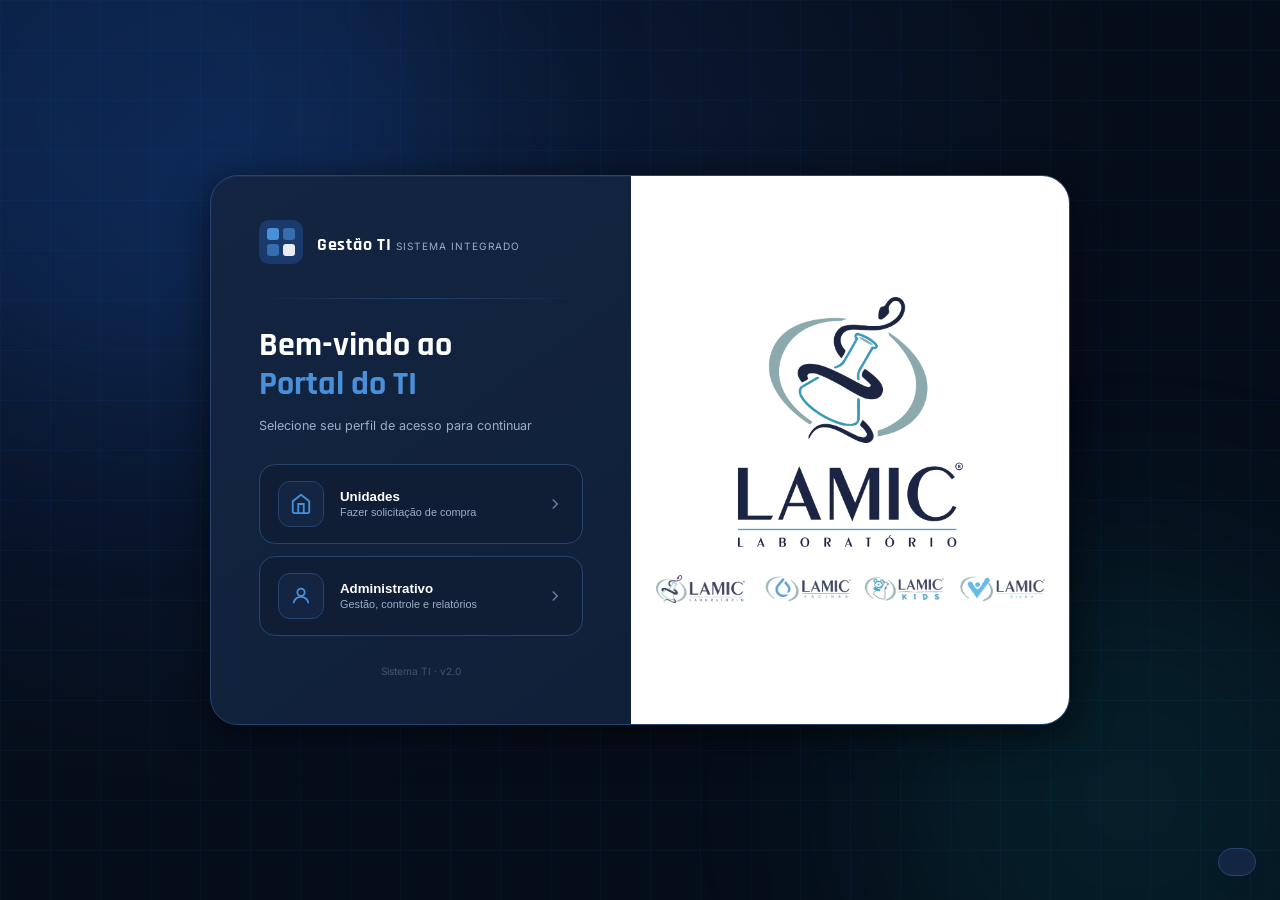
==== commit 02f820e0: "feat: migra Unidades para Configuracoes da Home e adiciona Setores por unidade - Cadastro de Unidade" ====
--- a/index.html
+++ b/index.html
@@ -64,7 +64,7 @@
       <div class="home-btns">
         <!-- Unidades abrem direto o módulo financeiro, onde vivem a escolha
              de unidade e o formulário de solicitação -->
-        <button class="btn-portal units" onclick="window.location.href='financeiro.html'">
+        <button class="btn-portal units" onclick="App.goTo('screen-units-login')">
           <div class="portal-icon">
             <svg viewBox="0 0 24 24" fill="none"><path d="M3 9l9-7 9 7v11a2 2 0 01-2 2H5a2 2 0 01-2-2z" stroke="currentColor" stroke-width="2" stroke-linejoin="round"/><path d="M9 22V12h6v10" stroke="currentColor" stroke-width="2"/></svg>
           </div>
@@ -96,6 +96,40 @@
         <img src="assets/logo-lamic-kids.png"   alt="LAMIC Kids" onerror="this.style.display='none'" />
         <img src="assets/logo-lamic-vital.png"  alt="LAMIC Vital" onerror="this.style.display='none'" />
       </div>
+    </div>
+  </div>
+</div>
+
+<!-- ══ TELA 2 — LOGIN UNIDADES ══ -->
+<div id="screen-units-login" class="screen">
+  <div class="page-topbar">
+    <button class="back-btn" onclick="App.goTo('screen-home')">
+      <svg viewBox="0 0 24 24" fill="none"><path d="M19 12H5M12 5l-7 7 7 7" stroke="currentColor" stroke-width="2"/></svg>
+      Voltar
+    </button>
+    <div class="page-topbar-title">
+      <svg viewBox="0 0 24 24" fill="none"><path d="M3 9l9-7 9 7v11a2 2 0 01-2 2H5a2 2 0 01-2-2z" stroke="currentColor" stroke-width="2"/></svg>
+      Acesso — Unidades
+    </div>
+  </div>
+  <div class="units-login-wrap">
+    <div class="units-login-card">
+      <h2>Selecione sua Unidade</h2>
+      <p class="sub-desc">Escolha a unidade na lista abaixo para continuar</p>
+      <div class="form-group">
+        <label class="form-label">Unidade</label>
+        <select id="unit-select" class="input-field select-styled" onchange="App.onUnitSelectChange()">
+          <option value="">— Selecione uma unidade —</option>
+        </select>
+      </div>
+      <div id="unit-selected-info" class="unit-selected-info hidden">
+        <svg viewBox="0 0 24 24" fill="none"><path d="M3 9l9-7 9 7v11a2 2 0 01-2 2H5a2 2 0 01-2-2z" stroke="currentColor" stroke-width="2"/></svg>
+        <span id="unit-selected-name"></span>
+      </div>
+      <button class="btn-primary full-width mt16" id="btn-units-ok" onclick="App.selectUnit()" disabled>
+        Acessar Painel de Solicitação
+        <svg viewBox="0 0 24 24" fill="none"><path d="M5 12h14M12 5l7 7-7 7" stroke="currentColor" stroke-width="2"/></svg>
+      </button>
     </div>
   </div>
 </div>
@@ -164,6 +198,16 @@
       <div class="sidebar-brand" style="display:none"></div>
       <nav class="sidebar-nav">
         <div class="nav-section-label sb-txt">Home</div>
+        <button class="nav-item" data-tab="tab-home-dashboard" onclick="App.abrirSecao(this)" data-tip="Dashboard">
+          <svg class="ni-ico" viewBox="0 0 24 24" fill="none"><rect x="3" y="3" width="7" height="9" rx="1" stroke="currentColor" stroke-width="2"/><rect x="14" y="3" width="7" height="5" rx="1" stroke="currentColor" stroke-width="2"/><rect x="14" y="12" width="7" height="9" rx="1" stroke="currentColor" stroke-width="2"/><rect x="3" y="16" width="7" height="5" rx="1" stroke="currentColor" stroke-width="2"/></svg>
+          <span class="ni-txt">Dashboard</span>
+          <span class="ni-tip">Dashboard</span>
+        </button>
+        <button class="nav-item" data-tab="tab-atividades" onclick="App.abrirSecao(this)" data-tip="Atividades">
+          <svg class="ni-ico" viewBox="0 0 24 24" fill="none"><path d="M9 11l3 3L22 4" stroke="currentColor" stroke-width="2" stroke-linecap="round" stroke-linejoin="round"/><path d="M21 12v7a2 2 0 01-2 2H5a2 2 0 01-2-2V5a2 2 0 012-2h11" stroke="currentColor" stroke-width="2" stroke-linecap="round" stroke-linejoin="round"/></svg>
+          <span class="ni-txt">Atividades</span>
+          <span class="ni-tip">Atividades</span>
+        </button>
         <button class="nav-item active" data-tab="tab-unilamic" onclick="App.abrirSecao(this)" data-tip="UniLAMIC TI">
           <svg class="ni-ico" viewBox="0 0 24 24" fill="none"><rect x="2" y="3" width="20" height="14" rx="2" stroke="currentColor" stroke-width="2"/><path d="M8 21h8M12 17v4" stroke="currentColor" stroke-width="2" stroke-linecap="round"/></svg>
           <span class="ni-txt">UniLAMIC TI</span>
@@ -218,6 +262,250 @@
     </aside>
 
     <main class="admin-main">
+      <!-- ===== #tab-home-dashboard ===== -->
+      <div id="tab-home-dashboard" class="tab-panel">
+        <div class="tab-header dash-topbar">
+          <div><h2>Dashboard</h2></div>
+        </div>
+        <div style="padding:60px 20px;text-align:center;color:var(--ink-400);">
+          <svg viewBox="0 0 24 24" fill="none" stroke="currentColor" stroke-width="1.5" width="42" height="42" style="opacity:.5;margin-bottom:10px;"><rect x="3" y="3" width="7" height="9" rx="1"/><rect x="14" y="3" width="7" height="5" rx="1"/><rect x="14" y="12" width="7" height="9" rx="1"/><rect x="3" y="16" width="7" height="5" rx="1"/></svg>
+          <div style="font-weight:700;color:var(--ink-900);margin-bottom:4px;">Dashboard em construção</div>
+          <div style="font-size:.85rem;">Estrutura criada — o conteúdo entra nas próximas rodadas.</div>
+        </div>
+      </div>
+
+      <!-- ===== #tab-atividades ===== -->
+      <div id="tab-atividades" class="tab-panel atv-panel">
+        <div class="tab-header dash-topbar">
+          <div>
+            <h2>Gestão de Atividades</h2>
+            <p class="tab-subtitle">Controle de tarefas, reuniões e projetos</p>
+          </div>
+          <div class="atv-view-toggle">
+            <button class="atv-view-btn active" data-view="kanban" onclick="App.atvSetView('kanban')">
+              <svg viewBox="0 0 24 24" fill="none" width="15" height="15"><rect x="3" y="3" width="7" height="18" rx="1.5" stroke="currentColor" stroke-width="2"/><rect x="14" y="3" width="7" height="10" rx="1.5" stroke="currentColor" stroke-width="2"/></svg>
+              Kanban
+            </button>
+            <button class="atv-view-btn" data-view="lista" onclick="App.atvSetView('lista')">
+              <svg viewBox="0 0 24 24" fill="none" width="15" height="15"><line x1="4" y1="6" x2="20" y2="6" stroke="currentColor" stroke-width="2" stroke-linecap="round"/><line x1="4" y1="12" x2="20" y2="12" stroke="currentColor" stroke-width="2" stroke-linecap="round"/><line x1="4" y1="18" x2="20" y2="18" stroke="currentColor" stroke-width="2" stroke-linecap="round"/></svg>
+              Lista
+            </button>
+            <button class="atv-view-btn" data-view="calendario" onclick="App.atvSetView('calendario')">
+              <svg viewBox="0 0 24 24" fill="none" width="15" height="15"><rect x="3" y="4" width="18" height="17" rx="2" stroke="currentColor" stroke-width="2"/><line x1="3" y1="9" x2="21" y2="9" stroke="currentColor" stroke-width="2"/><line x1="7" y1="2" x2="7" y2="6" stroke="currentColor" stroke-width="2" stroke-linecap="round"/><line x1="17" y1="2" x2="17" y2="6" stroke="currentColor" stroke-width="2" stroke-linecap="round"/></svg>
+              Calendário
+            </button>
+          </div>
+        </div>
+
+        <!-- Barra de ferramentas -->
+        <div class="atv-toolbar">
+          <div class="atv-toolbar-left">
+            <div class="atv-search">
+              <svg viewBox="0 0 24 24" fill="none" width="15" height="15"><circle cx="11" cy="11" r="7" stroke="currentColor" stroke-width="2"/><line x1="21" y1="21" x2="16.65" y2="16.65" stroke="currentColor" stroke-width="2" stroke-linecap="round"/></svg>
+              <input type="text" id="atv-search-input" placeholder="Buscar tarefa..." oninput="App.atvBusca(this.value)">
+            </div>
+            <div class="atv-select-wrap">
+              <select id="atv-filtro-revisor" onchange="App.atvFiltroRevisor(this.value)">
+                <option value="">Filtrar por Revisor</option>
+              </select>
+            </div>
+            <button class="atv-icon-btn" id="atv-filtro-btn" onclick="App.atvToggleFiltro()" title="Filtros">
+              <svg viewBox="0 0 24 24" fill="none" width="15" height="15"><line x1="4" y1="6" x2="20" y2="6" stroke="currentColor" stroke-width="2" stroke-linecap="round"/><line x1="8" y1="12" x2="16" y2="12" stroke="currentColor" stroke-width="2" stroke-linecap="round"/><line x1="11" y1="18" x2="13" y2="18" stroke="currentColor" stroke-width="2" stroke-linecap="round"/></svg>
+            </button>
+          </div>
+          <div class="atv-toolbar-right">
+            <div class="atv-select-wrap">
+              <select id="atv-modo-visao" onchange="App.atvSetModoVisao(this.value)">
+                <option value="minhas">Minhas Tarefas</option>
+                <option value="todas">Todas as Tarefas</option>
+              </select>
+            </div>
+            <button class="atv-icon-btn" onclick="App.atvRender()" title="Atualizar">
+              <svg viewBox="0 0 24 24" fill="none" width="15" height="15"><path d="M23 4v6h-6M1 20v-6h6" stroke="currentColor" stroke-width="2" stroke-linecap="round" stroke-linejoin="round"/><path d="M20.49 9A9 9 0 005.64 5.64L1 10m22 4l-4.64 4.36A9 9 0 013.51 15" stroke="currentColor" stroke-width="2" stroke-linecap="round" stroke-linejoin="round"/></svg>
+            </button>
+            <button class="atv-icon-btn atv-trash-btn" onclick="App.atvAbrirLixeira()" title="Lixeira">
+              <svg viewBox="0 0 24 24" fill="none" width="15" height="15"><path d="M3 6h18M8 6V4a2 2 0 012-2h4a2 2 0 012 2v2m3 0v14a2 2 0 01-2 2H7a2 2 0 01-2-2V6" stroke="currentColor" stroke-width="2" stroke-linecap="round" stroke-linejoin="round"/></svg>
+              <span class="atv-trash-badge" id="atv-trash-badge" style="display:none;">0</span>
+            </button>
+          </div>
+        </div>
+
+        <!-- Painel de filtros avançados -->
+        <div class="atv-filtro-panel hidden" id="atv-filtro-panel">
+          <div class="atv-filtro-group">
+            <span class="atv-filtro-lbl">Setor</span>
+            <div class="atv-chip-group" id="atv-filtro-setores"></div>
+          </div>
+          <div class="atv-filtro-group">
+            <span class="atv-filtro-lbl">Categoria</span>
+            <div class="atv-chip-group" id="atv-filtro-categorias"></div>
+          </div>
+          <div class="atv-filtro-group">
+            <span class="atv-filtro-lbl">Prioridade</span>
+            <div class="atv-chip-group" id="atv-filtro-prioridades"></div>
+          </div>
+          <button class="atv-filtro-clear" onclick="App.atvLimparFiltros()">Limpar filtros</button>
+        </div>
+
+        <!-- ===== Vista Kanban ===== -->
+        <div class="atv-view atv-view-kanban active" id="atv-view-kanban">
+          <div class="atv-board" id="atv-board"></div>
+          <button class="atv-add-col-btn" onclick="App.atvAbrirColuna()">
+            <svg viewBox="0 0 24 24" fill="none" width="15" height="15"><line x1="12" y1="5" x2="12" y2="19" stroke="currentColor" stroke-width="2" stroke-linecap="round"/><line x1="5" y1="12" x2="19" y2="12" stroke="currentColor" stroke-width="2" stroke-linecap="round"/></svg>
+            Adicionar coluna
+          </button>
+        </div>
+
+        <!-- ===== Vista Lista ===== -->
+        <div class="atv-view atv-view-lista" id="atv-view-lista">
+          <div class="atv-lista-sub">
+            <button class="atv-sub-btn active" data-sub="cards" onclick="App.atvSetListaSub('cards')">Cards</button>
+            <button class="atv-sub-btn" data-sub="tabela" onclick="App.atvSetListaSub('tabela')">Tabela</button>
+            <button class="atv-sub-btn" data-sub="grupos" onclick="App.atvSetListaSub('grupos')">Grupos</button>
+            <button class="atv-sub-btn" data-sub="setores" onclick="App.atvSetListaSub('setores')">Setores</button>
+          </div>
+          <div id="atv-lista-corpo"></div>
+        </div>
+
+        <!-- ===== Vista Calendário ===== -->
+        <div class="atv-view atv-view-calendario" id="atv-view-calendario">
+          <div class="atv-cal-toolbar">
+            <div class="atv-cal-nav">
+              <button class="atv-icon-btn" onclick="App.atvCalNav(-1)">
+                <svg viewBox="0 0 24 24" fill="none" width="15" height="15"><polyline points="15 18 9 12 15 6" stroke="currentColor" stroke-width="2" stroke-linecap="round" stroke-linejoin="round"/></svg>
+              </button>
+              <button class="atv-cal-hoje" onclick="App.atvCalHoje()">Hoje</button>
+              <button class="atv-icon-btn" onclick="App.atvCalNav(1)">
+                <svg viewBox="0 0 24 24" fill="none" width="15" height="15"><polyline points="9 18 15 12 9 6" stroke="currentColor" stroke-width="2" stroke-linecap="round" stroke-linejoin="round"/></svg>
+              </button>
+              <strong class="atv-cal-titulo" id="atv-cal-titulo">—</strong>
+            </div>
+            <div class="atv-cal-modo">
+              <button class="atv-sub-btn active" data-modo="mes" onclick="App.atvCalSetModo('mes')">Mensal</button>
+              <button class="atv-sub-btn" data-modo="semana" onclick="App.atvCalSetModo('semana')">Semanal</button>
+            </div>
+          </div>
+          <div class="atv-cal-grid" id="atv-cal-grid"></div>
+        </div>
+      </div>
+
+      <!-- ===== Modal: Nova/Editar Tarefa ===== -->
+      <div id="atv-task-modal" class="modal-overlay hidden">
+        <div class="modal-card atv-modal-card" style="max-width:720px">
+          <div class="modal-header">
+            <h3 id="atv-task-title">Nova Tarefa</h3>
+            <button class="modal-close" onclick="App.atvFecharTask()">
+              <svg viewBox="0 0 24 24" fill="none" width="16" height="16"><path d="M18 6L6 18M6 6l12 12" stroke="currentColor" stroke-width="2" stroke-linecap="round"/></svg>
+            </button>
+          </div>
+          <div class="modal-body">
+            <input type="hidden" id="atv-task-id">
+            <div class="form-group"><label class="form-label">Título *</label><input type="text" id="atv-task-titulo" class="input-field" placeholder="Ex: Migração do servidor central"></div>
+            <div class="form-group"><label class="form-label">Descrição</label><textarea id="atv-task-desc" class="input-field" rows="3" placeholder="Detalhes da tarefa..."></textarea></div>
+            <div class="atv-grid-3">
+              <div class="form-group"><label class="form-label">Coluna / Status</label><select id="atv-task-coluna" class="input-field select-styled"></select></div>
+              <div class="form-group"><label class="form-label">Setor</label><select id="atv-task-setor" class="input-field select-styled"><option value="">—</option></select></div>
+              <div class="form-group">
+                <label class="form-label">Categoria</label>
+                <div class="atv-cat-wrap">
+                  <select id="atv-task-categoria" class="input-field select-styled"><option value="">—</option></select>
+                  <button type="button" class="atv-cat-add" onclick="App.atvNovaCategoria()" title="Nova categoria">+</button>
+                </div>
+              </div>
+            </div>
+            <div class="atv-grid-3">
+              <div class="form-group"><label class="form-label">Responsável</label><select id="atv-task-responsavel" class="input-field select-styled"><option value="">—</option></select></div>
+              <div class="form-group"><label class="form-label">Revisor</label><select id="atv-task-revisor" class="input-field select-styled"><option value="">—</option></select></div>
+              <div class="form-group"><label class="form-label">Prioridade</label>
+                <select id="atv-task-prioridade" class="input-field select-styled">
+                  <option value="P1">P1 — Urgente</option>
+                  <option value="P2">P2 — Alta</option>
+                  <option value="P3" selected>P3 — Normal</option>
+                  <option value="P4">P4 — Baixa</option>
+                </select>
+              </div>
+            </div>
+            <div class="atv-grid-3">
+              <div class="form-group"><label class="form-label">Início</label><input type="date" id="atv-task-inicio" class="input-field"></div>
+              <div class="form-group"><label class="form-label">Conclusão</label><input type="date" id="atv-task-fim" class="input-field"></div>
+            </div>
+            <div class="form-group">
+              <label class="form-label">Checklist / Subtarefas <span class="atv-progresso-txt" id="atv-progresso-txt"></span></label>
+              <div id="atv-subtarefas-list" class="atv-subtarefas-list"></div>
+              <div class="atv-subtarefa-add">
+                <input type="text" id="atv-nova-subtarefa" class="input-field" placeholder="Adicionar item ao checklist..." onkeydown="if(event.key==='Enter'){event.preventDefault();App.atvAddSubtarefa();}">
+                <button type="button" class="btn-ghost" onclick="App.atvAddSubtarefa()">Adicionar</button>
+              </div>
+            </div>
+          </div>
+          <div class="modal-footer">
+            <button class="btn-delete" id="atv-task-del-btn" onclick="App.atvExcluirTask()" style="display:none">Excluir</button>
+            <button class="btn-ghost" onclick="App.atvFecharTask()">Cancelar</button>
+            <button class="btn-primary" onclick="App.atvSalvarTask()">Salvar Tarefa</button>
+          </div>
+        </div>
+      </div>
+
+      <!-- ===== Modal: Nova/Editar Coluna ===== -->
+      <div id="atv-col-modal" class="modal-overlay hidden">
+        <div class="modal-card" style="max-width:420px">
+          <div class="modal-header">
+            <h3 id="atv-col-title">Nova Coluna</h3>
+            <button class="modal-close" onclick="App.atvFecharColuna()">
+              <svg viewBox="0 0 24 24" fill="none" width="16" height="16"><path d="M18 6L6 18M6 6l12 12" stroke="currentColor" stroke-width="2" stroke-linecap="round"/></svg>
+            </button>
+          </div>
+          <div class="modal-body">
+            <input type="hidden" id="atv-col-id">
+            <div class="form-group"><label class="form-label">Nome da coluna</label><input type="text" id="atv-col-nome" class="input-field" placeholder="Ex: Aguardando aprovação"></div>
+            <div class="form-group">
+              <label class="form-label">Cor</label>
+              <div class="atv-cor-swatches" id="atv-col-cores"></div>
+              <input type="hidden" id="atv-col-cor" value="#64748b">
+            </div>
+          </div>
+          <div class="modal-footer">
+            <button class="btn-delete" id="atv-col-del-btn" onclick="App.atvExcluirColuna()" style="display:none">Excluir coluna</button>
+            <button class="btn-ghost" onclick="App.atvFecharColuna()">Cancelar</button>
+            <button class="btn-primary" onclick="App.atvSalvarColuna()">Salvar</button>
+          </div>
+        </div>
+      </div>
+
+      <!-- ===== Modal: Lixeira de Atividades ===== -->
+      <div id="atv-trash-modal" class="modal-overlay hidden">
+        <div class="modal-card" style="max-width:640px">
+          <div class="modal-header">
+            <h3>Lixeira de Atividades</h3>
+            <button class="modal-close" onclick="document.getElementById('atv-trash-modal').classList.add('hidden')">
+              <svg viewBox="0 0 24 24" fill="none" width="16" height="16"><path d="M18 6L6 18M6 6l12 12" stroke="currentColor" stroke-width="2" stroke-linecap="round"/></svg>
+            </button>
+          </div>
+          <div class="modal-body">
+            <div id="atv-trash-body" class="atv-trash-body"></div>
+          </div>
+        </div>
+      </div>
+
+      <!-- ===== Modal: Nova Categoria (rápido) ===== -->
+      <div id="atv-cat-modal" class="modal-overlay hidden" style="z-index:3100;">
+        <div class="modal-card" style="max-width:380px">
+          <div class="modal-header">
+            <h3>Nova Categoria</h3>
+            <button class="modal-close" onclick="document.getElementById('atv-cat-modal').classList.add('hidden')">
+              <svg viewBox="0 0 24 24" fill="none" width="16" height="16"><path d="M18 6L6 18M6 6l12 12" stroke="currentColor" stroke-width="2" stroke-linecap="round"/></svg>
+            </button>
+          </div>
+          <div class="modal-body">
+            <div class="form-group"><label class="form-label">Nome</label><input type="text" id="atv-cat-nome" class="input-field" placeholder="Ex: Servidor"></div>
+          </div>
+          <div class="modal-footer">
+            <button class="btn-ghost" onclick="document.getElementById('atv-cat-modal').classList.add('hidden')">Cancelar</button>
+            <button class="btn-primary" onclick="App.atvSalvarCategoria()">Adicionar</button>
+          </div>
+        </div>
+      </div>
+
       <!-- ===== #tab-unilamic ===== -->
       <div id="tab-unilamic" class="tab-panel">
         <div class="tab-header dash-topbar">
@@ -463,6 +751,48 @@
           </div>
         </div>
 
+        <div class="settings-grid" style="margin-top:18px">
+          <!-- Unidades -->
+          <div class="settings-card">
+            <div class="settings-card-header">
+              <div class="settings-card-icon" style="background:#fff4e0;color:#c2760a">
+                <svg viewBox="0 0 24 24" fill="none"><path d="M3 9l9-7 9 7v11a2 2 0 01-2 2H5a2 2 0 01-2-2z" stroke="currentColor" stroke-width="2"/><path d="M9 22V12h6v10" stroke="currentColor" stroke-width="2"/></svg>
+              </div>
+              <div><h3>Unidades</h3><p>Unidades cadastradas no sistema</p></div>
+            </div>
+            <p class="config-tools-desc">Cadastre aqui as unidades. Clique numa unidade para ver e editar os setores dela.</p>
+            <div class="settings-list-box"><div id="hc-list-unidades" class="settings-list"></div></div>
+            <div class="add-row" style="display:flex;gap:8px;margin-top:10px">
+              <input type="text" id="hc-nova-unidade" class="input-field" placeholder="Ex: Filial Norte" style="flex:1"
+                     onkeydown="if(event.key==='Enter') App.hcAddUnidade()">
+              <button class="btn-add" onclick="App.hcAddUnidade()">
+                <svg viewBox="0 0 24 24" fill="none"><path d="M12 5v14M5 12h14" stroke="currentColor" stroke-width="2"/></svg>
+                Adicionar
+              </button>
+            </div>
+          </div>
+
+          <!-- Setores -->
+          <div class="settings-card">
+            <div class="settings-card-header">
+              <div class="settings-card-icon" style="background:#ede9fe;color:#7c52d4">
+                <svg viewBox="0 0 24 24" fill="none"><path d="M17 21v-2a4 4 0 00-4-4H5a4 4 0 00-4 4v2" stroke="currentColor" stroke-width="2"/><circle cx="9" cy="7" r="4" stroke="currentColor" stroke-width="2"/><path d="M23 21v-2a4 4 0 00-3-3.87M16 3.13a4 4 0 010 7.75" stroke="currentColor" stroke-width="2"/></svg>
+              </div>
+              <div><h3>Setores</h3><p id="hc-setor-hint">Departamentos dentro de cada unidade</p></div>
+            </div>
+            <p class="config-tools-desc" id="hc-setor-desc">Selecione uma unidade ao lado para gerenciar os setores dela.</p>
+            <div class="settings-list-box"><div id="hc-list-setores" class="settings-list"></div></div>
+            <div class="add-row" id="hc-add-setor-row" style="display:none;gap:8px;margin-top:10px">
+              <input type="text" id="hc-novo-setor" class="input-field" placeholder="Ex: Recepção" style="flex:1"
+                     onkeydown="if(event.key==='Enter') App.hcAddSetor()">
+              <button class="btn-add" onclick="App.hcAddSetor()">
+                <svg viewBox="0 0 24 24" fill="none"><path d="M12 5v14M5 12h14" stroke="currentColor" stroke-width="2"/></svg>
+                Adicionar
+              </button>
+            </div>
+          </div>
+        </div>
+
         <!-- Administradores -->
         <div class="settings-card admin-section-card" style="margin-top:18px">
           <div class="settings-card-header">
@@ -483,13 +813,13 @@
 
       <!-- Modulos carregados em iframe -->
       <div id="tab-financeiro" class="tab-panel">
-        <iframe src="financeiro.html" class="iframe-container" id="if-financeiro"></iframe>
+        <iframe data-src="financeiro.html" class="iframe-container" id="if-financeiro"></iframe>
       </div>
       <div id="tab-inventario" class="tab-panel">
-        <iframe src="inventario.html" class="iframe-container" id="if-inventario"></iframe>
+        <iframe data-src="inventario.html" class="iframe-container" id="if-inventario"></iframe>
       </div>
       <div id="tab-gerador-pdf" class="tab-panel">
-        <iframe src="Geradorpdf.html" class="iframe-container" id="if-gerador"></iframe>
+        <iframe data-src="Geradorpdf.html" class="iframe-container" id="if-gerador"></iframe>
       </div>
     </main>
   </div>
--- a/style.css
+++ b/style.css
@@ -35,6 +35,13 @@
 }
 /* Painel não-ativo nunca aparece, mesmo com as regras acima */
 .admin-layout.hide-master-sidebar .tab-panel:not(.active) { display: none !important; }
+
+/* Com um módulo aberto, quem manda na navegação é a sidebar de dentro:
+   a da casca sai de cena para não aparecerem duas. O caminho de volta
+   é o "Voltar ao menu principal", no menu da conta de cada módulo. */
+.admin-layout.hide-master-sidebar > .sidebar,
+.admin-layout.hide-master-sidebar #main-sidebar { display: none !important; }
+.admin-layout.hide-master-sidebar .admin-main { margin-left: 0 !important; width: 100% !important; }
 
 /* ── Menu da conta: o item de voltar não é destrutivo ── */
 .sb-user-menu-item:not(.danger):hover {
@@ -1168,3 +1175,273 @@
 .admin-card-login { font-size: .8rem; font-weight: 600; color: var(--blue-500); }
 .admin-card-sub { font-size: .78rem; color: var(--ink-400); }
 .admin-card-acts { flex-shrink: 0; display: flex; gap: 4px; }
+
+/* ══════════════════════════════════════════════════════════
+   ATIVIDADES — Kanban / Lista / Calendário
+   Módulo novo, isolado (prefixo atv-) — não reaproveita nem altera
+   nada de Financeiro/Inventário/Relatórios/Gerador de PDFs.
+   ══════════════════════════════════════════════════════════ */
+
+/* Toggle Kanban / Lista / Calendário, no cabeçalho */
+.atv-view-toggle { display: inline-flex; background: var(--surf-2); border: 1px solid var(--surf-border); border-radius: var(--r-md); padding: 3px; gap: 3px; }
+.atv-view-btn {
+  display: inline-flex; align-items: center; gap: 6px;
+  padding: 8px 14px; border: none; border-radius: var(--r-sm);
+  background: transparent; color: var(--ink-500); font-size: .82rem; font-weight: 700;
+  cursor: pointer; transition: all .15s; font-family: inherit;
+}
+.atv-view-btn:hover { color: var(--ink-900); }
+.atv-view-btn.active { background: var(--blue-500); color: #fff; box-shadow: 0 2px 8px rgba(26,91,191,.25); }
+
+/* Barra de ferramentas */
+.atv-toolbar { display: flex; align-items: center; justify-content: space-between; gap: 12px; flex-wrap: wrap; margin-bottom: 14px; }
+.atv-toolbar-left, .atv-toolbar-right { display: flex; align-items: center; gap: 8px; flex-wrap: wrap; }
+.atv-search {
+  display: flex; align-items: center; gap: 7px; min-width: 220px;
+  background: var(--surf-0); border: 1px solid var(--surf-border); border-radius: var(--r-sm);
+  padding: 8px 12px; color: var(--ink-400);
+}
+.atv-search input { border: none; outline: none; background: none; font-size: .85rem; font-family: inherit; color: var(--ink-900); width: 100%; }
+.atv-select-wrap select {
+  height: 36px; padding: 0 30px 0 12px; border-radius: var(--r-sm);
+  border: 1px solid var(--surf-border); background: var(--surf-0); color: var(--ink-700);
+  font-size: .82rem; font-weight: 600; font-family: inherit; cursor: pointer;
+  appearance: none;
+  background-image: url("data:image/svg+xml,%3Csvg xmlns='http://www.w3.org/2000/svg' width='16' height='16' viewBox='0 0 24 24' fill='none' stroke='%236680a0' stroke-width='2'%3E%3Cpath d='M6 9l6 6 6-6'/%3E%3C/svg%3E");
+  background-repeat: no-repeat; background-position: right 8px center;
+}
+.atv-icon-btn {
+  display: inline-flex; align-items: center; justify-content: center;
+  width: 36px; height: 36px; border-radius: var(--r-sm); flex-shrink: 0;
+  background: var(--surf-0); border: 1px solid var(--surf-border); color: var(--ink-500);
+  cursor: pointer; position: relative; transition: all .15s;
+}
+.atv-icon-btn:hover { border-color: var(--blue-400); color: var(--blue-400); background: rgba(42,104,212,.06); }
+.atv-trash-btn.has-items { color: var(--red); border-color: rgba(217,64,64,.3); }
+.atv-trash-badge {
+  position: absolute; top: -6px; right: -6px;
+  background: var(--red); color: #fff; font-size: .62rem; font-weight: 800;
+  min-width: 17px; height: 17px; border-radius: 100px; padding: 0 4px;
+  display: flex; align-items: center; justify-content: center; border: 2px solid var(--surf-bg);
+}
+
+/* Painel de filtros avançados */
+.atv-filtro-panel {
+  display: flex; flex-wrap: wrap; gap: 18px; align-items: flex-end;
+  background: var(--surf-0); border: 1px solid var(--surf-border); border-radius: var(--r-md);
+  padding: 14px 16px; margin-bottom: 14px;
+}
+.atv-filtro-panel.hidden { display: none; }
+.atv-filtro-group { display: flex; flex-direction: column; gap: 6px; }
+.atv-filtro-lbl { font-size: .68rem; font-weight: 800; text-transform: uppercase; letter-spacing: .05em; color: var(--ink-400); }
+.atv-chip-group { display: flex; flex-wrap: wrap; gap: 6px; }
+.atv-chip {
+  padding: 5px 12px; border-radius: 100px; border: 1.5px solid var(--surf-border);
+  background: var(--surf-1); color: var(--ink-500); font-size: .76rem; font-weight: 700;
+  cursor: pointer; transition: all .15s; font-family: inherit;
+}
+.atv-chip:hover { border-color: var(--blue-400); color: var(--blue-400); }
+.atv-chip.active { background: var(--blue-500); border-color: var(--blue-500); color: #fff; }
+.atv-filtro-clear {
+  border: none; background: none; color: var(--ink-400); font-size: .78rem; font-weight: 700;
+  cursor: pointer; text-decoration: underline; padding: 6px 0; font-family: inherit;
+}
+.atv-filtro-clear:hover { color: var(--red); }
+
+/* Vistas — só a ativa aparece */
+.atv-view { display: none; }
+.atv-view.active { display: block; }
+
+/* ── KANBAN ── */
+.atv-view-kanban { display: none; }
+.atv-view-kanban.active { display: flex; flex-direction: column; gap: 14px; }
+.atv-board {
+  display: flex; gap: 14px; align-items: flex-start;
+  overflow-x: auto; padding-bottom: 10px;
+  min-height: 200px;
+}
+.atv-col {
+  flex: 0 0 300px; width: 300px;
+  background: var(--surf-1); border: 1px solid var(--surf-border);
+  border-radius: var(--r-lg); display: flex; flex-direction: column;
+  max-height: calc(100vh - 300px);
+}
+.atv-col.drag-over { border-color: var(--blue-400); background: rgba(42,104,212,.05); }
+.atv-col-header {
+  display: flex; align-items: center; gap: 8px; padding: 12px 12px 10px;
+  border-bottom: 1px solid var(--surf-border); flex-shrink: 0;
+}
+.atv-col-dot { width: 9px; height: 9px; border-radius: 50%; flex-shrink: 0; }
+.atv-col-nome { font-size: .84rem; font-weight: 800; color: var(--ink-900); flex: 1; overflow: hidden; text-overflow: ellipsis; white-space: nowrap; }
+.atv-col-count {
+  font-size: .7rem; font-weight: 800; color: var(--ink-500); background: var(--surf-2);
+  padding: 1px 8px; border-radius: 100px; flex-shrink: 0;
+}
+.atv-col-acts { display: flex; gap: 2px; flex-shrink: 0; }
+.atv-col-acts button {
+  width: 22px; height: 22px; border: none; background: none; color: var(--ink-300);
+  cursor: pointer; display: flex; align-items: center; justify-content: center; border-radius: 5px;
+}
+.atv-col-acts button:hover { background: var(--surf-2); color: var(--ink-700); }
+.atv-col-body { flex: 1; overflow-y: auto; padding: 10px; display: flex; flex-direction: column; gap: 9px; min-height: 60px; }
+.atv-col-add {
+  display: flex; align-items: center; gap: 6px; margin: 0 10px 10px;
+  padding: 8px 10px; border-radius: var(--r-sm); border: 1.5px dashed var(--surf-border);
+  background: none; color: var(--ink-400); font-size: .78rem; font-weight: 700;
+  cursor: pointer; transition: all .15s; font-family: inherit;
+}
+.atv-col-add:hover { border-color: var(--blue-400); color: var(--blue-400); background: rgba(42,104,212,.05); }
+.atv-add-col-btn {
+  display: inline-flex; align-items: center; gap: 6px; align-self: flex-start;
+  padding: 9px 16px; border-radius: var(--r-sm); border: 1.5px dashed var(--surf-border);
+  background: var(--surf-0); color: var(--ink-500); font-size: .82rem; font-weight: 700;
+  cursor: pointer; transition: all .15s; font-family: inherit;
+}
+.atv-add-col-btn:hover { border-color: var(--blue-400); color: var(--blue-400); }
+
+/* Card de tarefa */
+.atv-card {
+  position: relative; background: var(--surf-0); border: 1px solid var(--surf-border);
+  border-radius: var(--r-md); padding: 12px 12px 10px; cursor: grab;
+  box-shadow: var(--shadow-card); transition: box-shadow .15s, transform .15s;
+}
+.atv-card:hover { box-shadow: var(--shadow-card-hover); transform: translateY(-1px); }
+.atv-card.dragging { opacity: .4; }
+.atv-card-title { font-size: .85rem; font-weight: 700; color: var(--ink-900); line-height: 1.35; padding-right: 34px; margin-bottom: 8px; }
+.atv-card-progress {
+  position: absolute; top: 10px; right: 10px;
+  width: 28px; height: 28px; border-radius: 50%;
+  display: flex; align-items: center; justify-content: center;
+  font-size: .6rem; font-weight: 800; color: var(--green);
+  background:
+    radial-gradient(closest-side, var(--surf-0) 79%, transparent 80% 100%),
+    conic-gradient(var(--green) calc(var(--pct,0) * 1%), var(--surf-2) 0);
+}
+.atv-card-row { display: flex; align-items: center; gap: 6px; font-size: .76rem; color: var(--ink-500); margin-bottom: 5px; }
+.atv-card-row svg { flex-shrink: 0; color: var(--ink-300); }
+.atv-card-row.atv-card-date.atrasada { color: var(--red); font-weight: 700; }
+.atv-card-tags { display: flex; flex-wrap: wrap; gap: 5px; margin-top: 8px; }
+.atv-tag-setor {
+  font-size: .68rem; font-weight: 700; padding: 2px 9px; border-radius: 6px;
+  background: rgba(42,104,212,.1); color: var(--blue-400);
+}
+.atv-card-footer { display: flex; align-items: center; justify-content: flex-end; margin-top: 8px; }
+.atv-priority { font-size: .66rem; font-weight: 800; padding: 3px 9px; border-radius: 6px; display: inline-flex; align-items: center; gap: 3px; }
+.atv-priority-P1 { background: rgba(217,64,64,.12); color: var(--red); }
+.atv-priority-P2 { background: rgba(232,131,10,.12); color: var(--orange); }
+.atv-priority-P3 { background: rgba(29,184,122,.12); color: var(--green); }
+.atv-priority-P4 { background: rgba(58,126,232,.12); color: var(--blue-400); }
+.atv-col-empty { text-align: center; padding: 24px 10px; color: var(--ink-300); font-size: .78rem; font-style: italic; }
+
+/* ── LISTA ── */
+.atv-lista-sub { display: flex; gap: 4px; margin-bottom: 14px; background: var(--surf-2); border-radius: var(--r-md); padding: 3px; width: fit-content; }
+.atv-sub-btn {
+  padding: 7px 16px; border: none; border-radius: var(--r-sm); background: transparent;
+  color: var(--ink-500); font-size: .8rem; font-weight: 700; cursor: pointer; font-family: inherit; transition: all .15s;
+}
+.atv-sub-btn:hover { color: var(--ink-900); }
+.atv-sub-btn.active { background: var(--surf-0); color: var(--ink-900); box-shadow: var(--shadow-card); }
+.atv-lista-cards-grid { display: grid; grid-template-columns: repeat(auto-fill, minmax(270px, 1fr)); gap: 14px; }
+.atv-lista-status-pill {
+  display: inline-block; font-size: .64rem; font-weight: 800; text-transform: uppercase; letter-spacing: .04em;
+  padding: 3px 10px; border-radius: 6px; margin-bottom: 8px;
+}
+.atv-lista-table { width: 100%; border-collapse: collapse; background: var(--surf-0); border: 1px solid var(--surf-border); border-radius: var(--r-lg); overflow: hidden; }
+.atv-lista-table thead th {
+  text-align: left; font-size: .68rem; font-weight: 800; letter-spacing: .04em; text-transform: uppercase;
+  color: var(--ink-400); background: var(--surf-1); padding: 10px 14px; border-bottom: 1px solid var(--surf-border);
+  cursor: pointer; user-select: none;
+}
+.atv-lista-table thead th:hover { color: var(--ink-900); }
+.atv-lista-table tbody tr { border-bottom: 1px solid var(--surf-border); transition: background .12s; cursor: pointer; }
+.atv-lista-table tbody tr:last-child { border-bottom: none; }
+.atv-lista-table tbody tr:hover { background: var(--surf-1); }
+.atv-lista-table td { padding: 10px 14px; font-size: .82rem; color: var(--ink-700); vertical-align: middle; }
+.atv-lista-table .atv-table-acts { display: flex; gap: 4px; justify-content: flex-end; }
+.atv-lista-table .atv-table-acts button { width: 28px; height: 28px; border: none; background: none; color: var(--ink-300); cursor: pointer; border-radius: 6px; display: inline-flex; align-items: center; justify-content: center; }
+.atv-lista-table .atv-table-acts button:hover { background: var(--surf-2); color: var(--blue-400); }
+.atv-group { margin-bottom: 22px; }
+.atv-group-header { display: flex; align-items: center; gap: 8px; margin-bottom: 10px; cursor: pointer; user-select: none; }
+.atv-group-header svg { transition: transform .15s; color: var(--ink-400); }
+.atv-group-header.collapsed svg { transform: rotate(-90deg); }
+.atv-group-nome { font-size: .88rem; font-weight: 800; color: var(--ink-900); flex: 1; }
+.atv-group-count { font-size: .7rem; font-weight: 800; color: #fff; background: var(--ink-500); padding: 1px 9px; border-radius: 100px; }
+.atv-group-body { display: grid; grid-template-columns: repeat(auto-fill, minmax(260px, 1fr)); gap: 14px; }
+.atv-group-body.collapsed { display: none; }
+.atv-lista-empty { text-align: center; padding: 50px 20px; color: var(--ink-300); font-size: .85rem; }
+
+/* Card usado tanto na Lista (Cards/Grupos/Setores) quanto no Kanban —
+   a Lista só ganha o selo de status no topo, o resto é igual */
+.atv-lista-cards-grid .atv-card,
+.atv-group-body .atv-card { cursor: pointer; }
+
+/* ── CALENDÁRIO ── */
+.atv-cal-toolbar { display: flex; align-items: center; justify-content: space-between; flex-wrap: wrap; gap: 12px; margin-bottom: 14px; }
+.atv-cal-nav { display: flex; align-items: center; gap: 10px; }
+.atv-cal-hoje {
+  padding: 7px 14px; border-radius: var(--r-sm); border: 1px solid var(--surf-border);
+  background: var(--surf-0); color: var(--ink-700); font-size: .8rem; font-weight: 700;
+  cursor: pointer; font-family: inherit;
+}
+.atv-cal-hoje:hover { border-color: var(--blue-400); color: var(--blue-400); }
+.atv-cal-titulo { font-size: 1.05rem; color: var(--ink-900); margin-left: 6px; text-transform: capitalize; }
+.atv-cal-modo { display: flex; gap: 4px; background: var(--surf-2); border-radius: var(--r-md); padding: 3px; }
+.atv-cal-grid { background: var(--surf-0); border: 1px solid var(--surf-border); border-radius: var(--r-lg); overflow: hidden; }
+.atv-cal-weekdays { display: grid; grid-template-columns: repeat(7, 1fr); background: var(--surf-1); border-bottom: 1px solid var(--surf-border); }
+.atv-cal-weekdays span { padding: 10px; text-align: center; font-size: .7rem; font-weight: 800; letter-spacing: .05em; text-transform: uppercase; color: var(--ink-400); }
+.atv-cal-days { display: grid; grid-template-columns: repeat(7, 1fr); grid-auto-rows: minmax(108px, 1fr); }
+.atv-cal-day { border-right: 1px solid var(--surf-border); border-bottom: 1px solid var(--surf-border); padding: 6px; display: flex; flex-direction: column; gap: 3px; overflow: hidden; }
+.atv-cal-day:nth-child(7n) { border-right: none; }
+.atv-cal-day.outro-mes { background: var(--surf-1); }
+.atv-cal-day.outro-mes .atv-cal-day-num { color: var(--ink-300); }
+.atv-cal-day-num { font-size: .76rem; font-weight: 700; color: var(--ink-700); margin-bottom: 2px; }
+.atv-cal-day.hoje .atv-cal-day-num {
+  display: inline-flex; align-items: center; justify-content: center;
+  width: 22px; height: 22px; border-radius: 50%; background: var(--blue-500); color: #fff;
+}
+.atv-cal-evento {
+  font-size: .68rem; font-weight: 700; padding: 2px 6px; border-radius: 5px;
+  background: rgba(42,104,212,.12); color: var(--blue-400);
+  overflow: hidden; text-overflow: ellipsis; white-space: nowrap; cursor: pointer;
+  border-left: 3px solid var(--blue-400);
+}
+.atv-cal-mais { font-size: .68rem; color: var(--ink-400); font-weight: 700; padding: 1px 6px; cursor: pointer; }
+/* Modo semanal: 1 linha só, dias mais largos */
+.atv-cal-grid.modo-semana .atv-cal-days { grid-auto-rows: minmax(320px, 1fr); }
+
+/* ── Modal de Tarefa ── */
+.atv-modal-card .modal-body { max-height: 72vh; overflow-y: auto; }
+.atv-grid-3 { display: grid; grid-template-columns: repeat(3, 1fr); gap: 14px; }
+@media (max-width: 720px) { .atv-grid-3 { grid-template-columns: 1fr; } }
+.atv-cat-wrap { display: flex; gap: 6px; }
+.atv-cat-wrap select { flex: 1; }
+.atv-cat-add {
+  width: 40px; flex-shrink: 0; border-radius: var(--r-sm); border: 1px solid var(--surf-border);
+  background: var(--surf-1); color: var(--ink-500); font-size: 1.1rem; font-weight: 700; cursor: pointer;
+}
+.atv-cat-add:hover { border-color: var(--blue-400); color: var(--blue-400); }
+.atv-progresso-txt { font-weight: 400; font-size: .74rem; color: var(--ink-400); }
+.atv-subtarefas-list { display: flex; flex-direction: column; gap: 6px; margin-bottom: 8px; }
+.atv-subtarefa-item {
+  display: flex; align-items: center; gap: 8px; padding: 7px 10px;
+  background: var(--surf-1); border: 1px solid var(--surf-border); border-radius: var(--r-sm);
+}
+.atv-subtarefa-item input[type="checkbox"] { width: 16px; height: 16px; accent-color: var(--green); cursor: pointer; flex-shrink: 0; }
+.atv-subtarefa-item span { flex: 1; font-size: .82rem; color: var(--ink-700); }
+.atv-subtarefa-item.feita span { text-decoration: line-through; color: var(--ink-300); }
+.atv-subtarefa-item button { border: none; background: none; color: var(--ink-300); cursor: pointer; display: flex; padding: 2px; }
+.atv-subtarefa-item button:hover { color: var(--red); }
+.atv-subtarefa-add { display: flex; gap: 8px; }
+.atv-subtarefa-add .input-field { flex: 1; }
+.atv-cor-swatches { display: flex; flex-wrap: wrap; gap: 8px; }
+.atv-cor-swatch { width: 28px; height: 28px; border-radius: 8px; cursor: pointer; border: 2px solid transparent; padding: 0; }
+.atv-cor-swatch.active { border-color: var(--ink-900); transform: scale(1.1); }
+
+/* ── Lixeira ── */
+.atv-trash-body { display: flex; flex-direction: column; gap: 8px; max-height: 60vh; overflow-y: auto; }
+.atv-trash-item { display: flex; align-items: center; gap: 10px; background: var(--surf-1); border: 1px solid var(--surf-border); border-radius: var(--r-sm); padding: 10px 12px; }
+.atv-trash-item-info { flex: 1; min-width: 0; }
+.atv-trash-item-nome { font-size: .84rem; font-weight: 700; color: var(--ink-900); overflow: hidden; text-overflow: ellipsis; white-space: nowrap; }
+.atv-trash-item-meta { font-size: .72rem; color: var(--ink-400); margin-top: 2px; }
+.atv-trash-item-acts { display: flex; gap: 6px; flex-shrink: 0; }
+.atv-trash-empty { text-align: center; padding: 40px 20px; color: var(--ink-300); font-size: .85rem; }
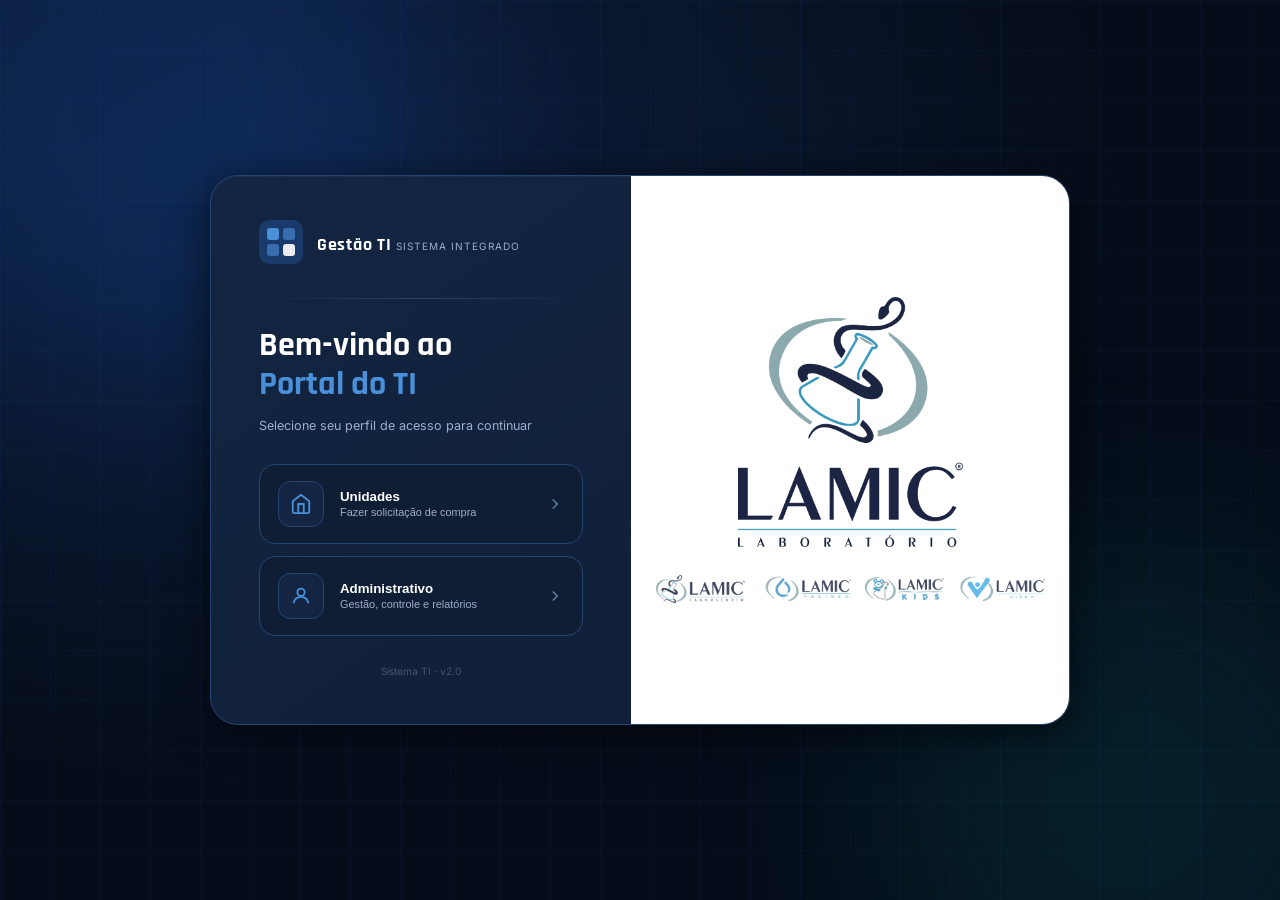
==== commit 1e72c51b: "feat(home-config): junta Grupos+Subgrupos e Unidades+Setores num card so cada, e conserta toast pres" ====
--- a/index.html
+++ b/index.html
@@ -709,86 +709,78 @@
           </div>
         </div>
 
-        <div class="settings-grid">
-          <!-- Grupos da base de problemas -->
-          <div class="settings-card">
-            <div class="settings-card-header">
-              <div class="settings-card-icon" style="background:#e8f0fe;color:#1d4ed8">
-                <svg viewBox="0 0 24 24" fill="none"><path d="M22 19a2 2 0 01-2 2H4a2 2 0 01-2-2V5a2 2 0 012-2h5l2 3h9a2 2 0 012 2z" stroke="currentColor" stroke-width="2"/></svg>
-              </div>
-              <div><h3>Grupos da Home</h3><p>Categorias usadas nos problemas</p></div>
-            </div>
-            <p class="config-tools-desc">Cadastre aqui os grupos. Clique num grupo para ver e editar os subgrupos dele.</p>
-            <div class="settings-list-box"><div id="hc-list-grupos" class="settings-list"></div></div>
-            <div class="add-row" style="display:flex;gap:8px;margin-top:10px">
-              <input type="text" id="hc-novo-grupo" class="input-field" placeholder="Ex: Impressoras" style="flex:1"
-                     onkeydown="if(event.key==='Enter') App.hcAddGrupo()">
-              <button class="btn-add" onclick="App.hcAddGrupo()">
-                <svg viewBox="0 0 24 24" fill="none"><path d="M12 5v14M5 12h14" stroke="currentColor" stroke-width="2"/></svg>
-                Adicionar
-              </button>
-            </div>
-          </div>
-
-          <!-- Subgrupos da base de problemas -->
-          <div class="settings-card">
-            <div class="settings-card-header">
-              <div class="settings-card-icon" style="background:#dcfce7;color:#059669">
-                <svg viewBox="0 0 24 24" fill="none"><path d="M3 7h18M3 12h18M3 17h12" stroke="currentColor" stroke-width="2" stroke-linecap="round"/></svg>
-              </div>
-              <div><h3>Subgrupos da Home</h3><p id="hc-sub-hint">Marca/modelo dentro de cada grupo</p></div>
-            </div>
-            <p class="config-tools-desc" id="hc-sub-desc">Selecione um grupo ao lado para gerenciar os subgrupos dele.</p>
-            <div class="settings-list-box"><div id="hc-list-subs" class="settings-list"></div></div>
-            <div class="add-row" id="hc-add-sub-row" style="display:none;gap:8px;margin-top:10px">
-              <input type="text" id="hc-novo-sub" class="input-field" placeholder="Ex: Epson L3250" style="flex:1"
-                     onkeydown="if(event.key==='Enter') App.hcAddSub()">
-              <button class="btn-add" onclick="App.hcAddSub()">
-                <svg viewBox="0 0 24 24" fill="none"><path d="M12 5v14M5 12h14" stroke="currentColor" stroke-width="2"/></svg>
-                Adicionar
-              </button>
-            </div>
-          </div>
-        </div>
-
-        <div class="settings-grid" style="margin-top:18px">
-          <!-- Unidades -->
-          <div class="settings-card">
-            <div class="settings-card-header">
-              <div class="settings-card-icon" style="background:#fff4e0;color:#c2760a">
-                <svg viewBox="0 0 24 24" fill="none"><path d="M3 9l9-7 9 7v11a2 2 0 01-2 2H5a2 2 0 01-2-2z" stroke="currentColor" stroke-width="2"/><path d="M9 22V12h6v10" stroke="currentColor" stroke-width="2"/></svg>
-              </div>
-              <div><h3>Unidades</h3><p>Unidades cadastradas no sistema</p></div>
-            </div>
-            <p class="config-tools-desc">Cadastre aqui as unidades. Clique numa unidade para ver e editar os setores dela.</p>
-            <div class="settings-list-box"><div id="hc-list-unidades" class="settings-list"></div></div>
-            <div class="add-row" style="display:flex;gap:8px;margin-top:10px">
-              <input type="text" id="hc-nova-unidade" class="input-field" placeholder="Ex: Filial Norte" style="flex:1"
-                     onkeydown="if(event.key==='Enter') App.hcAddUnidade()">
-              <button class="btn-add" onclick="App.hcAddUnidade()">
-                <svg viewBox="0 0 24 24" fill="none"><path d="M12 5v14M5 12h14" stroke="currentColor" stroke-width="2"/></svg>
-                Adicionar
-              </button>
-            </div>
-          </div>
-
-          <!-- Setores -->
-          <div class="settings-card">
-            <div class="settings-card-header">
-              <div class="settings-card-icon" style="background:#ede9fe;color:#7c52d4">
-                <svg viewBox="0 0 24 24" fill="none"><path d="M17 21v-2a4 4 0 00-4-4H5a4 4 0 00-4 4v2" stroke="currentColor" stroke-width="2"/><circle cx="9" cy="7" r="4" stroke="currentColor" stroke-width="2"/><path d="M23 21v-2a4 4 0 00-3-3.87M16 3.13a4 4 0 010 7.75" stroke="currentColor" stroke-width="2"/></svg>
-              </div>
-              <div><h3>Setores</h3><p id="hc-setor-hint">Departamentos dentro de cada unidade</p></div>
-            </div>
-            <p class="config-tools-desc" id="hc-setor-desc">Selecione uma unidade ao lado para gerenciar os setores dela.</p>
-            <div class="settings-list-box"><div id="hc-list-setores" class="settings-list"></div></div>
-            <div class="add-row" id="hc-add-setor-row" style="display:none;gap:8px;margin-top:10px">
-              <input type="text" id="hc-novo-setor" class="input-field" placeholder="Ex: Recepção" style="flex:1"
-                     onkeydown="if(event.key==='Enter') App.hcAddSetor()">
-              <button class="btn-add" onclick="App.hcAddSetor()">
-                <svg viewBox="0 0 24 24" fill="none"><path d="M12 5v14M5 12h14" stroke="currentColor" stroke-width="2"/></svg>
-                Adicionar
-              </button>
+        <!-- Grupos + Subgrupos da Home (um card só, ocupando a tela inteira) -->
+        <div class="settings-card">
+          <div class="settings-card-header">
+            <div class="settings-card-icon" style="background:#e8f0fe;color:#1d4ed8">
+              <svg viewBox="0 0 24 24" fill="none"><path d="M22 19a2 2 0 01-2 2H4a2 2 0 01-2-2V5a2 2 0 012-2h5l2 3h9a2 2 0 012 2z" stroke="currentColor" stroke-width="2"/></svg>
+            </div>
+            <div><h3>Grupos e Subgrupos da Home</h3><p>Categorias usadas nos problemas, e as marcas/modelos dentro de cada uma</p></div>
+          </div>
+          <div class="hc-2col">
+            <div class="hc-2col-item">
+              <h4 class="hc-2col-title">Grupos</h4>
+              <p class="config-tools-desc">Cadastre aqui os grupos. Clique num grupo para ver e editar os subgrupos dele.</p>
+              <div class="settings-list-box"><div id="hc-list-grupos" class="settings-list"></div></div>
+              <div class="add-row" style="display:flex;gap:8px;margin-top:10px">
+                <input type="text" id="hc-novo-grupo" class="input-field" placeholder="Ex: Impressoras" style="flex:1"
+                       onkeydown="if(event.key==='Enter') App.hcAddGrupo()">
+                <button class="btn-add" onclick="App.hcAddGrupo()">
+                  <svg viewBox="0 0 24 24" fill="none"><path d="M12 5v14M5 12h14" stroke="currentColor" stroke-width="2"/></svg>
+                  Adicionar
+                </button>
+              </div>
+            </div>
+            <div class="hc-2col-item">
+              <h4 class="hc-2col-title">Subgrupos</h4>
+              <p class="config-tools-desc" id="hc-sub-desc">Selecione um grupo ao lado para gerenciar os subgrupos dele.</p>
+              <div class="settings-list-box"><div id="hc-list-subs" class="settings-list"></div></div>
+              <div class="add-row" id="hc-add-sub-row" style="display:none;gap:8px;margin-top:10px">
+                <input type="text" id="hc-novo-sub" class="input-field" placeholder="Ex: Epson L3250" style="flex:1"
+                       onkeydown="if(event.key==='Enter') App.hcAddSub()">
+                <button class="btn-add" onclick="App.hcAddSub()">
+                  <svg viewBox="0 0 24 24" fill="none"><path d="M12 5v14M5 12h14" stroke="currentColor" stroke-width="2"/></svg>
+                  Adicionar
+                </button>
+              </div>
+            </div>
+          </div>
+        </div>
+
+        <!-- Unidades + Setores (mesmo padrão, um card só ocupando a tela inteira) -->
+        <div class="settings-card" style="margin-top:18px">
+          <div class="settings-card-header">
+            <div class="settings-card-icon" style="background:#fff4e0;color:#c2760a">
+              <svg viewBox="0 0 24 24" fill="none"><path d="M3 9l9-7 9 7v11a2 2 0 01-2 2H5a2 2 0 01-2-2z" stroke="currentColor" stroke-width="2"/><path d="M9 22V12h6v10" stroke="currentColor" stroke-width="2"/></svg>
+            </div>
+            <div><h3>Unidades e Setores</h3><p>Unidades cadastradas no sistema, e os setores (departamentos) de cada uma</p></div>
+          </div>
+          <div class="hc-2col">
+            <div class="hc-2col-item">
+              <h4 class="hc-2col-title">Unidades</h4>
+              <p class="config-tools-desc">Cadastre aqui as unidades. Clique numa unidade para ver e editar os setores dela.</p>
+              <div class="settings-list-box"><div id="hc-list-unidades" class="settings-list"></div></div>
+              <div class="add-row" style="display:flex;gap:8px;margin-top:10px">
+                <input type="text" id="hc-nova-unidade" class="input-field" placeholder="Ex: Filial Norte" style="flex:1"
+                       onkeydown="if(event.key==='Enter') App.hcAddUnidade()">
+                <button class="btn-add" onclick="App.hcAddUnidade()">
+                  <svg viewBox="0 0 24 24" fill="none"><path d="M12 5v14M5 12h14" stroke="currentColor" stroke-width="2"/></svg>
+                  Adicionar
+                </button>
+              </div>
+            </div>
+            <div class="hc-2col-item">
+              <h4 class="hc-2col-title">Setores</h4>
+              <p class="config-tools-desc" id="hc-setor-desc">Selecione uma unidade ao lado para gerenciar os setores dela.</p>
+              <div class="settings-list-box"><div id="hc-list-setores" class="settings-list"></div></div>
+              <div class="add-row" id="hc-add-setor-row" style="display:none;gap:8px;margin-top:10px">
+                <input type="text" id="hc-novo-setor" class="input-field" placeholder="Ex: Recepção" style="flex:1"
+                       onkeydown="if(event.key==='Enter') App.hcAddSetor()">
+                <button class="btn-add" onclick="App.hcAddSetor()">
+                  <svg viewBox="0 0 24 24" fill="none"><path d="M12 5v14M5 12h14" stroke="currentColor" stroke-width="2"/></svg>
+                  Adicionar
+                </button>
+              </div>
             </div>
           </div>
         </div>
@@ -1181,7 +1173,7 @@
   <img id="kbd-zoom-img" src="" alt="">
 </div>
 
-<div id="toast" class="toast"></div>
+<div id="toast" class="toast hidden"></div>
 <script src="script.js"></script>
 </body>
 </html>
--- a/style.css
+++ b/style.css
@@ -1445,3 +1445,13 @@
 .atv-trash-item-meta { font-size: .72rem; color: var(--ink-400); margin-top: 2px; }
 .atv-trash-item-acts { display: flex; gap: 6px; flex-shrink: 0; }
 .atv-trash-empty { text-align: center; padding: 40px 20px; color: var(--ink-300); font-size: .85rem; }
+
+/* ── Home > Configurações: Grupos+Subgrupos / Unidades+Setores num card só ── */
+.hc-2col { display: grid; grid-template-columns: 1fr 1fr; gap: 28px; margin-top: 6px; }
+.hc-2col-item { min-width: 0; }
+.hc-2col-item:first-child { padding-right: 28px; border-right: 1px solid var(--surf-border-soft); }
+.hc-2col-title { font-size: .8rem; font-weight: 700; color: var(--ink-500); text-transform: uppercase; letter-spacing: .03em; margin: 0 0 8px; }
+@media (max-width: 900px) {
+  .hc-2col { grid-template-columns: 1fr; gap: 20px; }
+  .hc-2col-item:first-child { padding-right: 0; border-right: none; border-bottom: 1px solid var(--surf-border-soft); padding-bottom: 20px; }
+}
